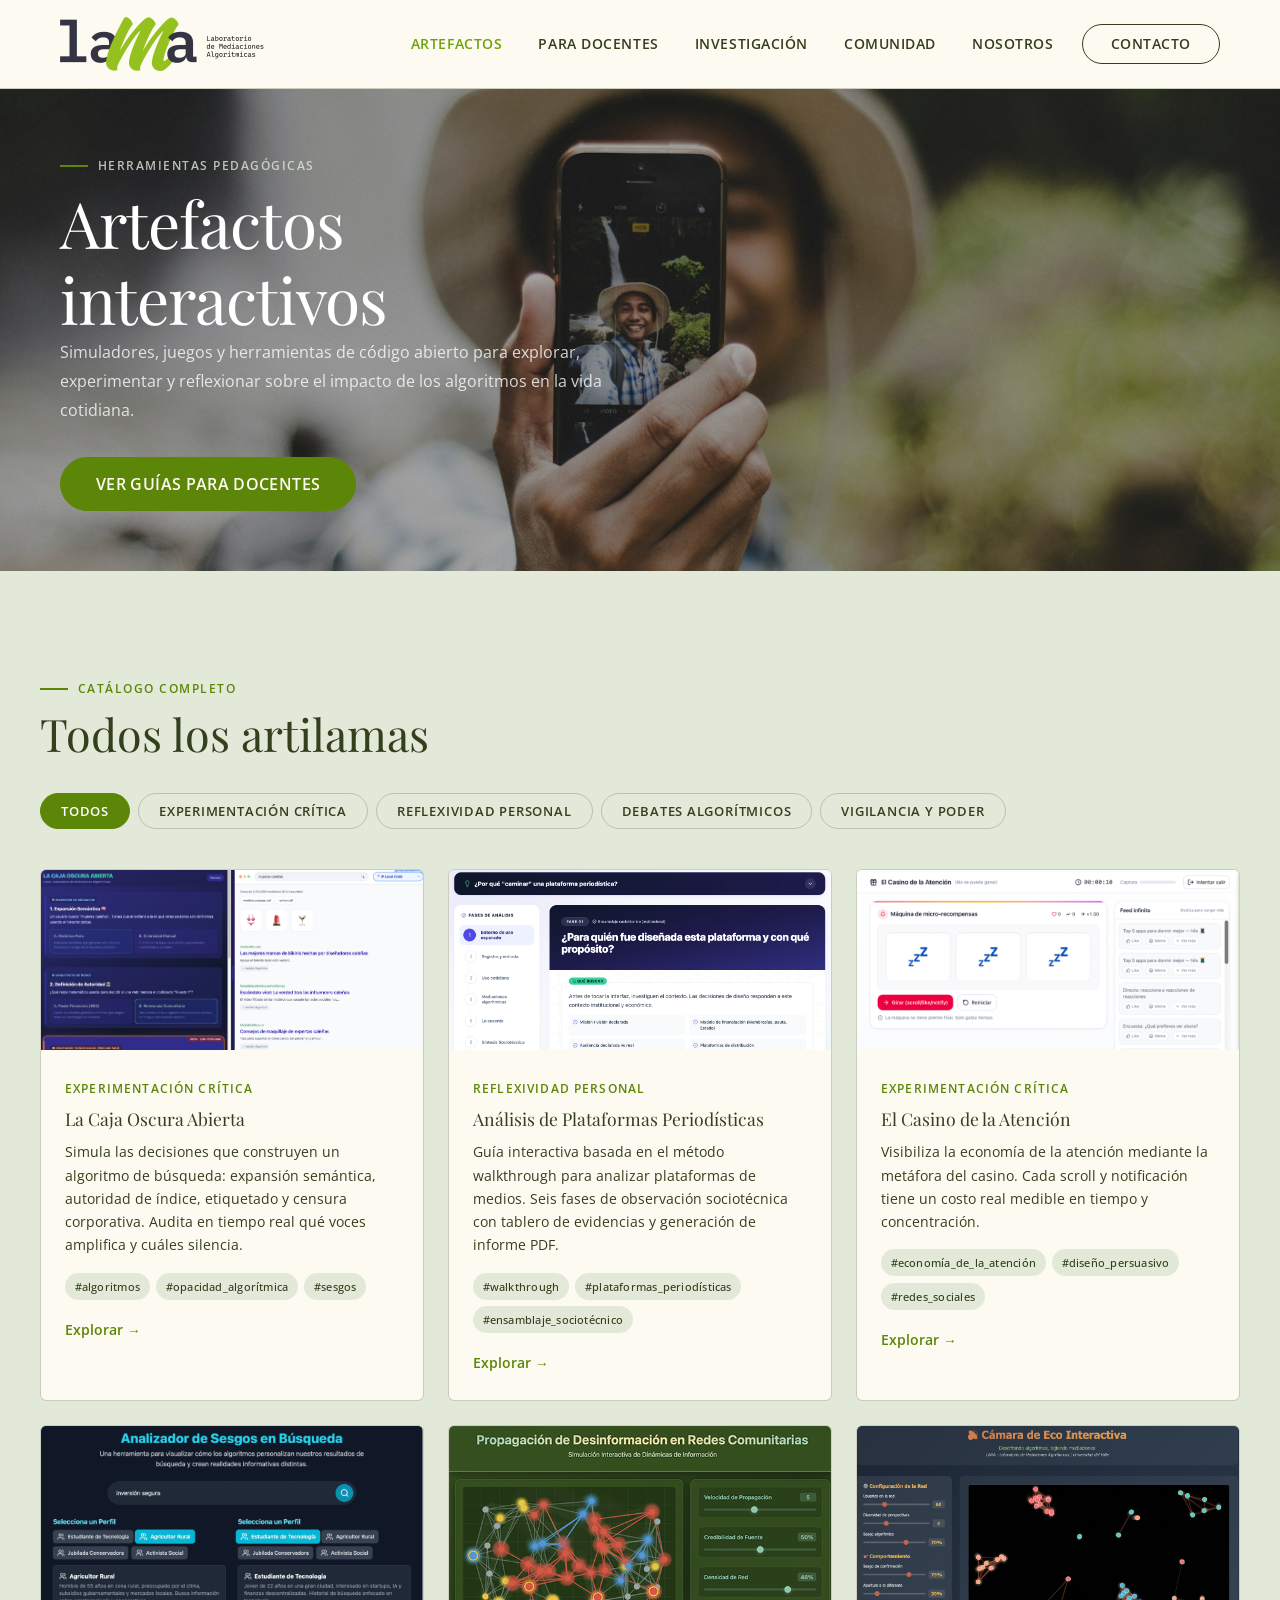
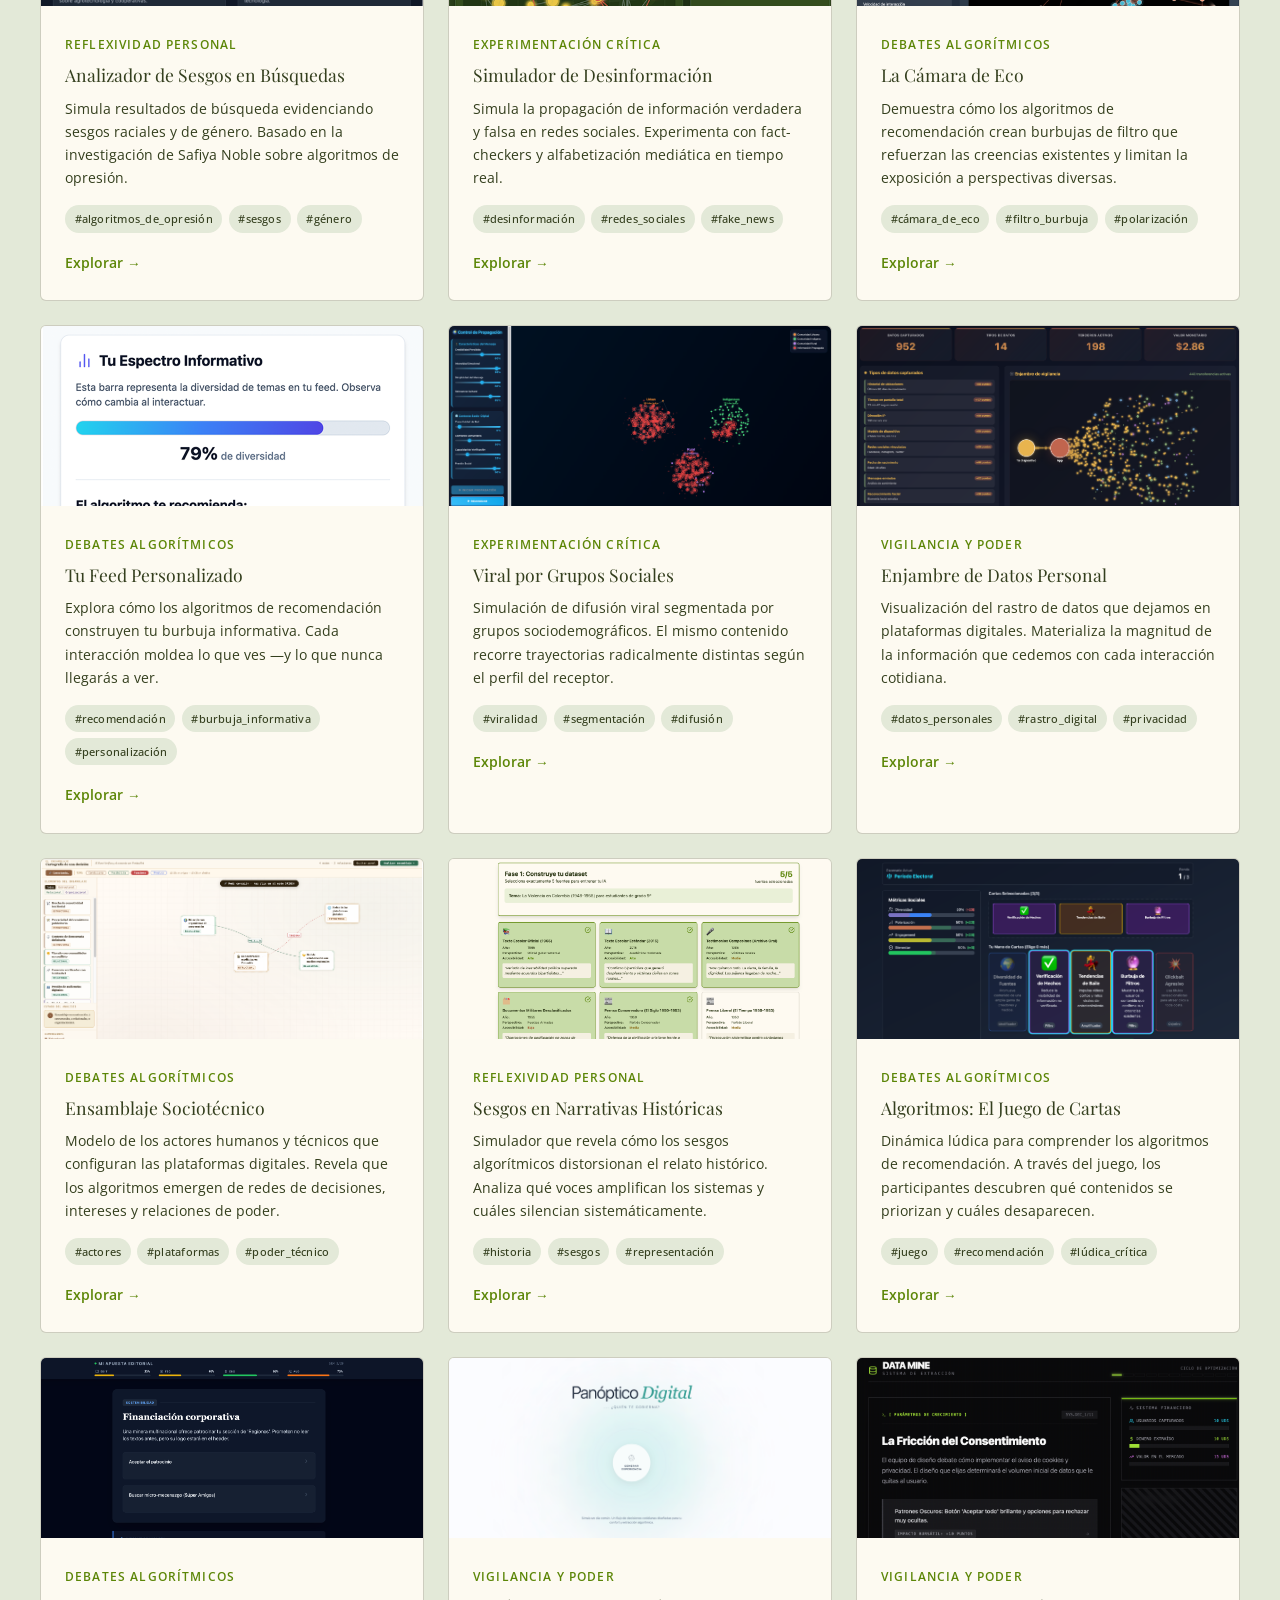
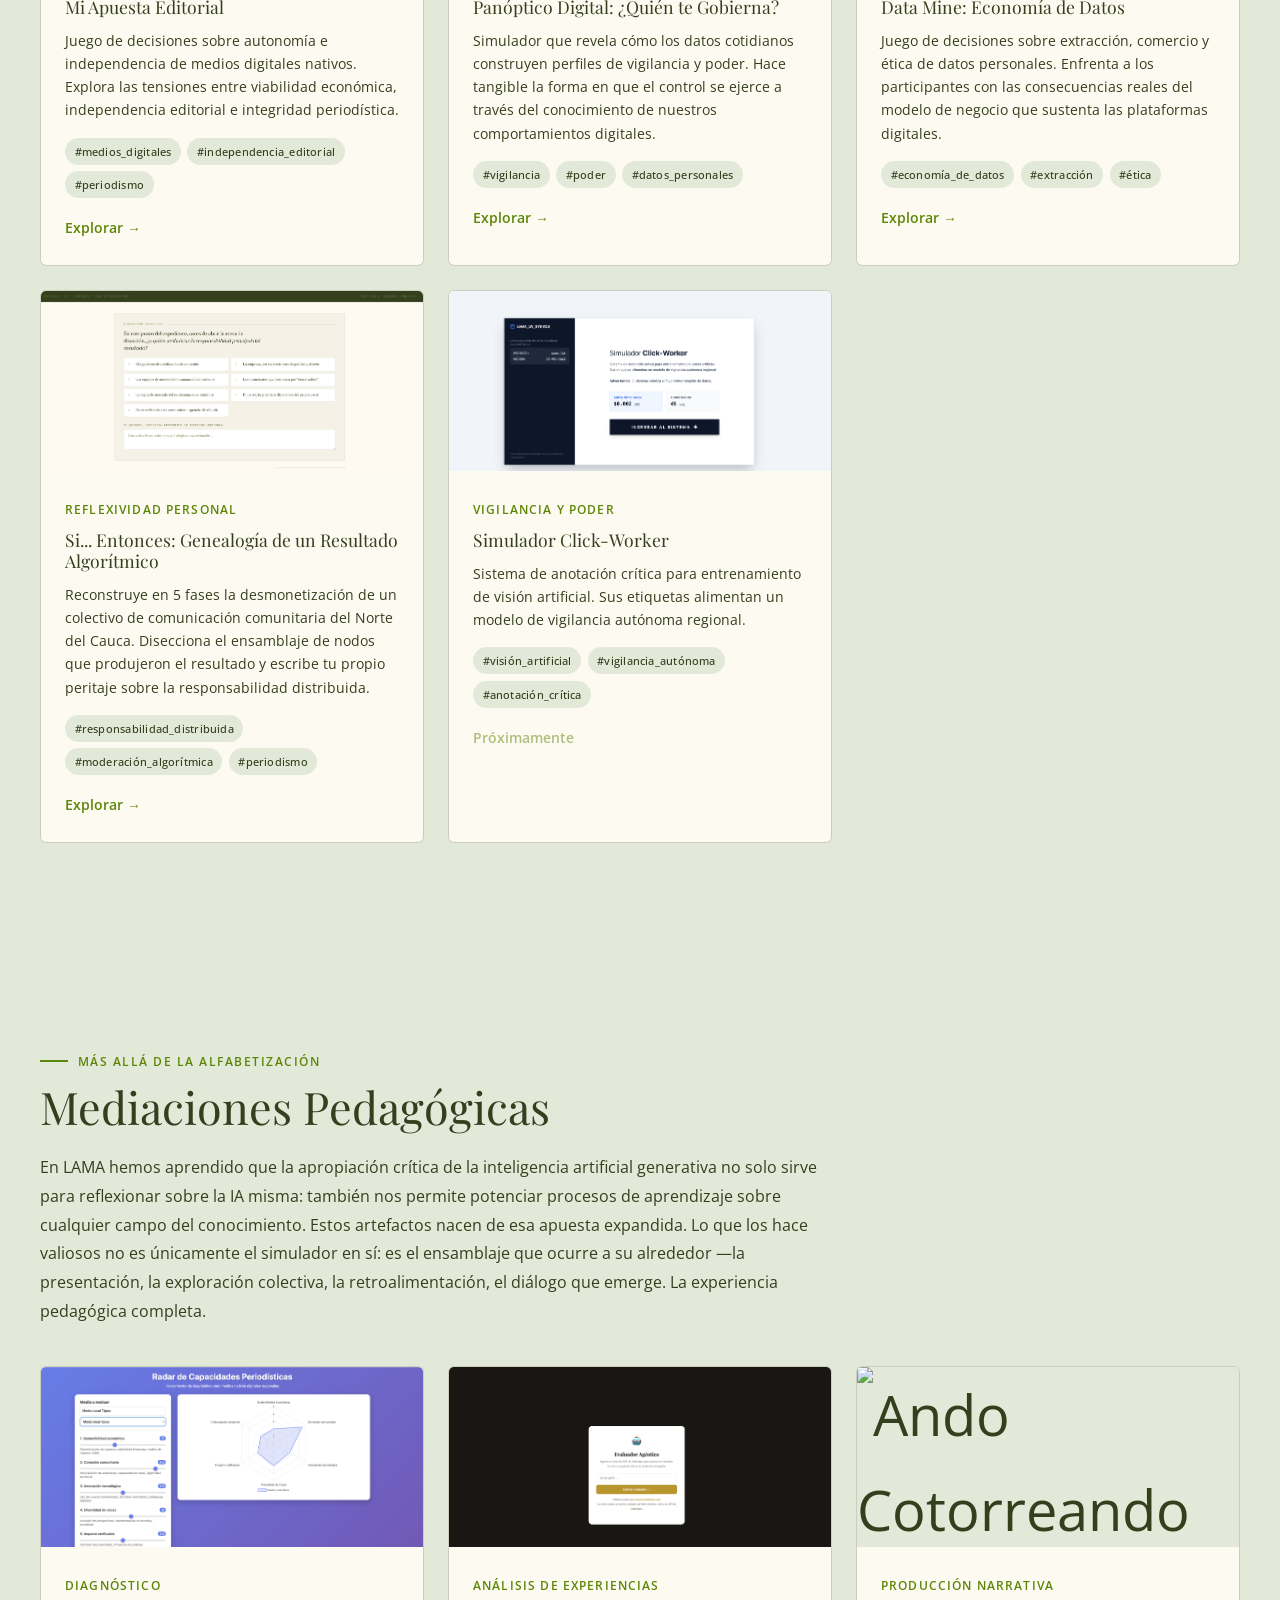
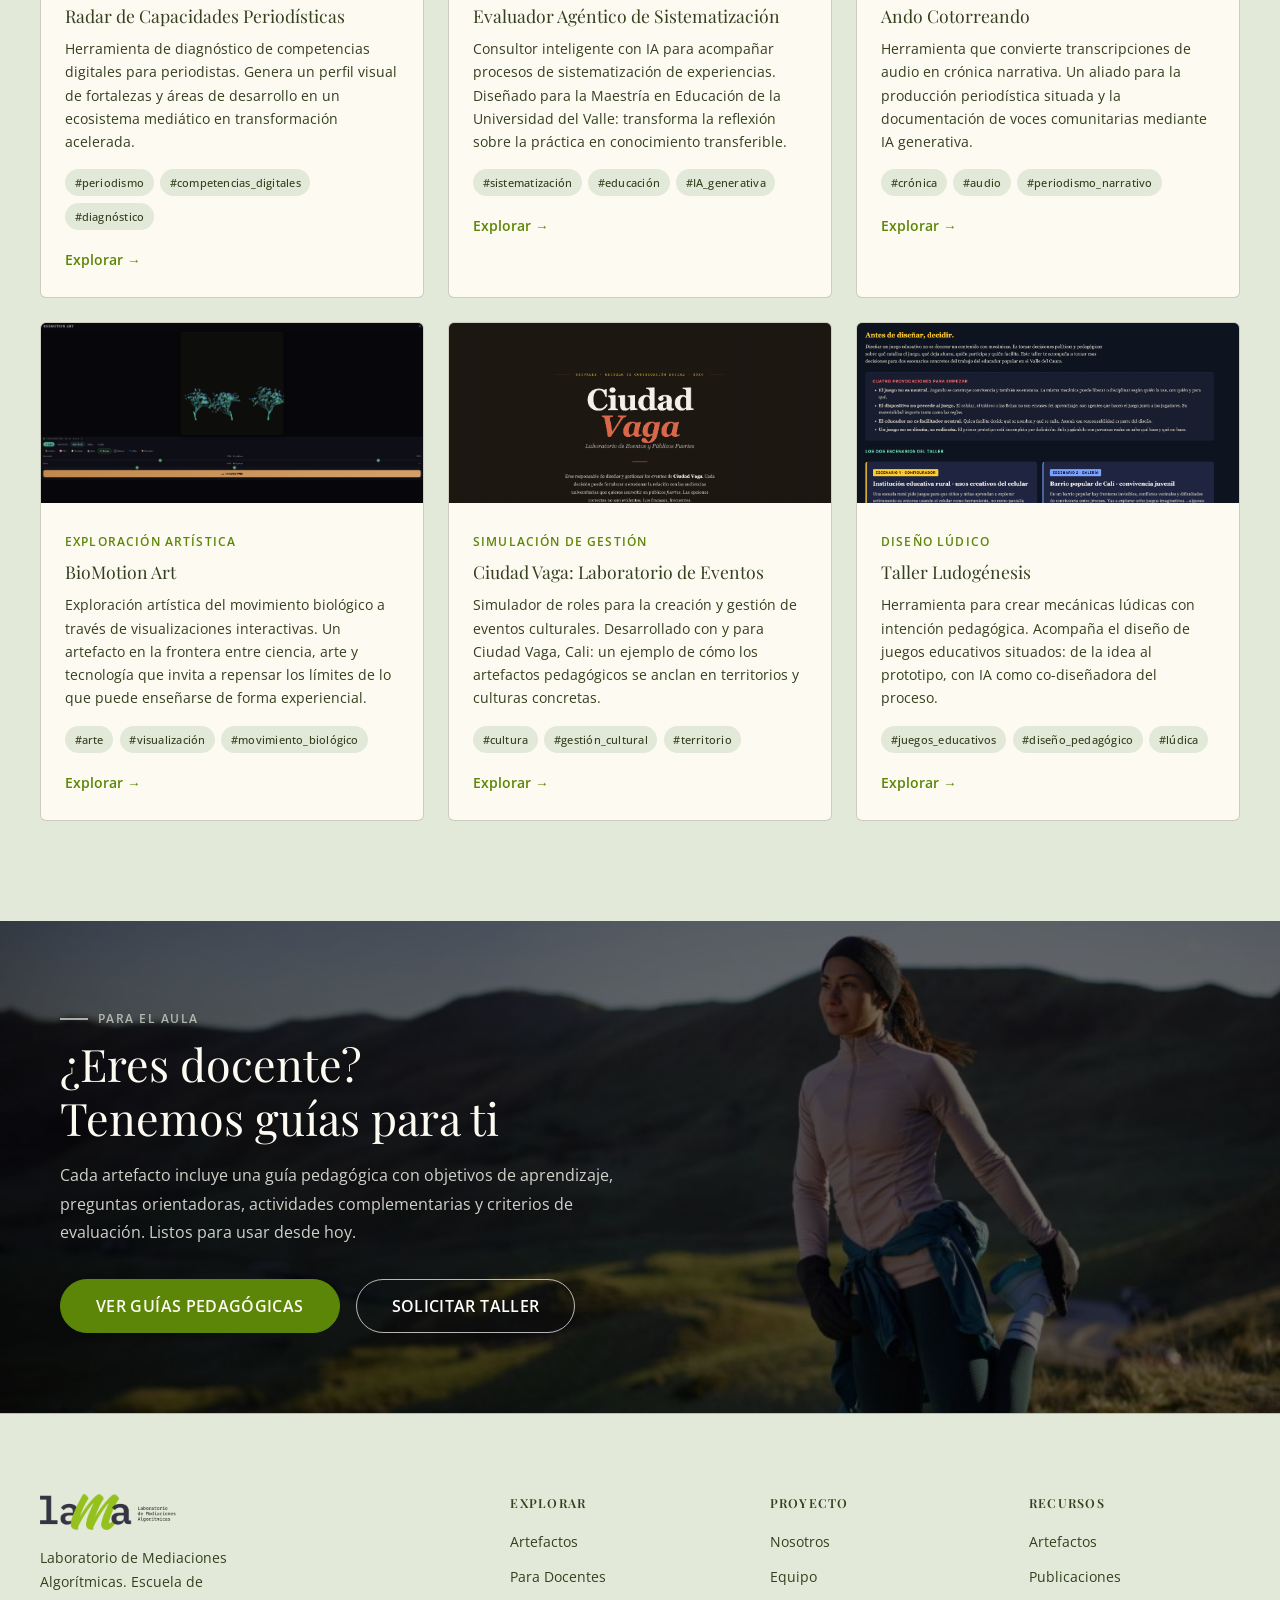
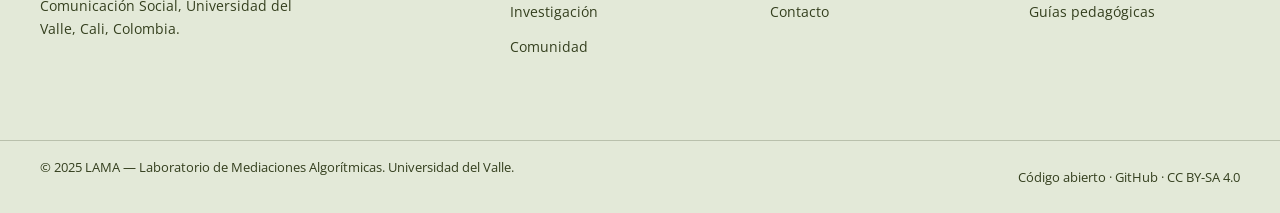
==== artefactos.html @ ad6e4d20 "Corrige 4 bugs: enlace roto, contadores y guías fantasma - artefactos.html: botón "Ver guías para do" ====
<!DOCTYPE html>
<html lang="es">
<head>
<!-- Google Tag Manager -->
<script>(function(w,d,s,l,i){w[l]=w[l]||[];w[l].push({'gtm.start':
new Date().getTime(),event:'gtm.js'});var f=d.getElementsByTagName(s)[0],
j=d.createElement(s),dl=l!='dataLayer'?'&l='+l:'';j.async=true;j.src=
'https://www.googletagmanager.com/gtm.js?id='+i+dl;f.parentNode.insertBefore(j,f);
})(window,document,'script','dataLayer','GTM-KSBX4368');</script>
<!-- End Google Tag Manager -->
<meta charset="UTF-8">
<meta name="viewport" content="width=device-width, initial-scale=1.0">
<title>Artefactos — LAMA</title>
<meta name="description" content="Explora los artefactos pedagógicos interactivos de LAMA para la alfabetización algorítmica crítica.">
<meta property="og:type" content="website">
<meta property="og:site_name" content="LAMA">
<meta property="og:locale" content="es_CO">
<meta property="og:title" content="Artefactos — LAMA">
<meta property="og:description" content="Explora los artefactos pedagógicos interactivos de LAMA para la alfabetización algorítmica crítica.">
<meta property="og:url" content="https://lama.lat/artefactos.html">
<meta property="og:image" content="https://lama.lat/assets/img/Header_Artefactos.jpg">
<meta name="twitter:card" content="summary_large_image">
<meta name="twitter:title" content="Artefactos — LAMA">
<meta name="twitter:description" content="Explora los artefactos pedagógicos interactivos de LAMA para la alfabetización algorítmica crítica.">
<meta name="twitter:image" content="https://lama.lat/assets/img/Header_Artefactos.jpg">
<link rel="canonical" href="https://lama.lat/artefactos.html">
<link rel="preconnect" href="https://fonts.googleapis.com">
<link rel="preconnect" href="https://fonts.gstatic.com" crossorigin>
<link href="https://fonts.googleapis.com/css2?family=Playfair+Display:ital,wght@0,400;0,500;0,600;1,400;1,500&family=Open+Sans:wght@300;400;500;600&display=swap" rel="stylesheet">
<link rel="stylesheet" href="assets/css/main.css?v=4">
<style>
  h1,h2,h3,h4,h5,h6 { font-family: 'Playfair Display', serif !important; }
  .intro-bar { display: none; }
  .card-thumb { padding: 0; overflow: hidden; }
  .card-thumb img { width: 100%; height: 200px; object-fit: cover; object-position: top center; display: block; }
</style>
</head>
<body>
<!-- Google Tag Manager (noscript) -->
<noscript><iframe src="https://www.googletagmanager.com/ns.html?id=GTM-KSBX4368"
height="0" width="0" style="display:none;visibility:hidden"></iframe></noscript>
<!-- End Google Tag Manager (noscript) -->

<!-- ══ NAV ══════════════════════════════════════════ -->
<nav id="nav">
  <div class="nav-inner">
    <a href="index.html" class="nav-logo"><img src="assets/img/logo.png" alt="LAMA"></a>
    <button class="nav-toggle" id="navToggle" aria-label="Menú"><span></span><span></span><span></span></button>
    <ul class="nav-links" id="navLinks">
      <li><a href="artefactos.html" class="active">Artefactos</a></li>
      <li><a href="para-docentes.html">Para Docentes</a></li>
      <li><a href="investigacion.html">Investigación</a></li>
      <li><a href="comunidad.html">Comunidad</a></li>
      <li><a href="nosotros.html">Nosotros</a></li>
      <li class="nav-cta"><a href="contacto.html">Contacto</a></li>
    </ul>
  </div>
</nav>

<!-- ══ HERO ══════════════════════════════════════════ -->
<section class="hero hero-sm">
  <div class="hero-bg" style="background-image:url('assets/img/Header_Artefactos.jpg')"></div>
  <div class="hero-content">
    <span class="sec-label" style="color:rgba(227,233,216,.8)">Herramientas pedagógicas</span>
    <h1>Artefactos<br>interactivos</h1>
    <p class="hero-sub">Simuladores, juegos y herramientas de código abierto para explorar, experimentar y reflexionar sobre el impacto de los algoritmos en la vida cotidiana.</p>
    <div class="hero-btns">
      <a href="para-docentes.html" class="btn btn-primary">Ver guías para docentes</a>
    </div>
  </div>
</section>

<!-- ══ INTRO BAR ══════════════════════════════════════ -->
<div class="intro-bar">
  <div class="intro-bar-inner">
    Más de 20 artefactos disponibles · Código abierto · Listos para usar en el aula · Diseñados desde América Latina
  </div>
</div>

<!-- ══ ARTEFACTOS GRID ═══════════════════════════════ -->
<section class="sec sec-sage">
  <div class="wrap">
    <div style="margin-bottom:2rem" class="reveal">
      <span class="sec-label">Catálogo completo</span>
      <h2>Todos los artilamas</h2>
    </div>

    <!-- Filtros -->
    <div class="filter-tabs reveal">
      <button class="filter-tab active" data-filter="all">Todos</button>
      <button class="filter-tab" data-filter="experimental">Experimentación crítica</button>
      <button class="filter-tab" data-filter="reflexividad">Reflexividad personal</button>
      <button class="filter-tab" data-filter="debate">Debates algorítmicos</button>
      <button class="filter-tab" data-filter="vigilancia">Vigilancia y poder</button>
    </div>

    <!-- Grid -->
    <div class="cards">

      <div class="card" data-cat="experimental">
        <div class="card-thumb"><img src="assets/img/Artefactos/caja_oscura.png" alt="La Caja Oscura Abierta"></div>
        <div class="card-body">
          <span class="card-badge">Experimentación crítica</span>
          <h3>La Caja Oscura Abierta</h3>
          <p>Simula las decisiones que construyen un algoritmo de búsqueda: expansión semántica, autoridad de índice, etiquetado y censura corporativa. Audita en tiempo real qué voces amplifica y cuáles silencia.</p>
          <div class="card-tags">
            <span class="tag">#algoritmos</span>
            <span class="tag">#opacidad_algorítmica</span>
            <span class="tag">#sesgos</span>
          </div>
          <a href="https://simuladores.lama.lat/simuladores/caja-oscura/" class="card-cta" target="_blank" rel="noopener">Explorar →</a>
        </div>
      </div>

      <div class="card" data-cat="reflexividad">
        <div class="card-thumb"><img src="assets/img/Artefactos/analiza_plataformas.png" alt="Análisis de Plataformas Periodísticas"></div>
        <div class="card-body">
          <span class="card-badge">Reflexividad personal</span>
          <h3>Análisis de Plataformas Periodísticas</h3>
          <p>Guía interactiva basada en el método walkthrough para analizar plataformas de medios. Seis fases de observación sociotécnica con tablero de evidencias y generación de informe PDF.</p>
          <div class="card-tags">
            <span class="tag">#walkthrough</span>
            <span class="tag">#plataformas_periodísticas</span>
            <span class="tag">#ensamblaje_sociotécnico</span>
          </div>
          <a href="https://simuladores.lama.lat/simuladores/analiza-plataformas/" class="card-cta" target="_blank" rel="noopener">Explorar →</a>
        </div>
      </div>

      <div class="card" data-cat="experimental">
        <div class="card-thumb"><img src="assets/img/Artefactos/Casino_atencion-1024x669.png" alt="El Casino de la Atención"></div>
        <div class="card-body">
          <span class="card-badge">Experimentación crítica</span>
          <h3>El Casino de la Atención</h3>
          <p>Visibiliza la economía de la atención mediante la metáfora del casino. Cada scroll y notificación tiene un costo real medible en tiempo y concentración.</p>
          <div class="card-tags">
            <span class="tag">#economía_de_la_atención</span>
            <span class="tag">#diseño_persuasivo</span>
            <span class="tag">#redes_sociales</span>
          </div>
          <a href="https://simuladores.lama.lat/simuladores/casino-atencion/" class="card-cta" target="_blank" rel="noopener">Explorar →</a>
        </div>
      </div>

      <div class="card" data-cat="reflexividad">
        <div class="card-thumb"><img src="assets/img/Artefactos/Analizador_de_sesgos_2-1024x724.png" alt="Analizador de Sesgos en Búsquedas"></div>
        <div class="card-body">
          <span class="card-badge">Reflexividad personal</span>
          <h3>Analizador de Sesgos en Búsquedas</h3>
          <p>Simula resultados de búsqueda evidenciando sesgos raciales y de género. Basado en la investigación de Safiya Noble sobre algoritmos de opresión.</p>
          <div class="card-tags">
            <span class="tag">#algoritmos_de_opresión</span>
            <span class="tag">#sesgos</span>
            <span class="tag">#género</span>
          </div>
          <a href="https://simuladores.lama.lat/simuladores/analizador-sesgos-busquedas/" class="card-cta" target="_blank" rel="noopener">Explorar →</a>
        </div>
      </div>

      <div class="card" data-cat="experimental">
        <div class="card-thumb"><img src="assets/img/Artefactos/Simulador_de_desinformacion.png" alt="Simulador de Desinformación"></div>
        <div class="card-body">
          <span class="card-badge">Experimentación crítica</span>
          <h3>Simulador de Desinformación</h3>
          <p>Simula la propagación de información verdadera y falsa en redes sociales. Experimenta con fact-checkers y alfabetización mediática en tiempo real.</p>
          <div class="card-tags">
            <span class="tag">#desinformación</span>
            <span class="tag">#redes_sociales</span>
            <span class="tag">#fake_news</span>
          </div>
          <a href="https://simuladores.lama.lat/simuladores/dinamicas-desinformacion/" class="card-cta" target="_blank" rel="noopener">Explorar →</a>
        </div>
      </div>

      <div class="card" data-cat="debate">
        <div class="card-thumb"><img src="assets/img/Artefactos/Camara_de_eco.png" alt="La Cámara de Eco"></div>
        <div class="card-body">
          <span class="card-badge">Debates algorítmicos</span>
          <h3>La Cámara de Eco</h3>
          <p>Demuestra cómo los algoritmos de recomendación crean burbujas de filtro que refuerzan las creencias existentes y limitan la exposición a perspectivas diversas.</p>
          <div class="card-tags">
            <span class="tag">#cámara_de_eco</span>
            <span class="tag">#filtro_burbuja</span>
            <span class="tag">#polarización</span>
          </div>
          <a href="https://simuladores.lama.lat/simuladores/camara-de-eco/" class="card-cta" target="_blank" rel="noopener">Explorar →</a>
        </div>
      </div>

      <!-- [DESACTIVADA TEMPORALMENTE] El Precio de la Privacidad
      <div class="card" data-cat="vigilancia">
        <div class="card-thumb">👁️</div>
        <div class="card-body">
          <span class="card-badge">Vigilancia y poder</span>
          <h3>El Precio de la Privacidad</h3>
          <p>Calcula el valor económico de tus datos personales y visualiza cómo las plataformas construyen perfiles detallados para la publicidad dirigida.</p>
          <div class="card-tags">
            <span class="tag">#datos_personales</span>
            <span class="tag">#capitalismo_de_vigilancia</span>
            <span class="tag">#privacidad</span>
          </div>
          <a href="#" class="card-cta">Explorar →</a>
        </div>
      </div>
      -->

      <!-- [DESACTIVADA TEMPORALMENTE] ¿Quién decide el algoritmo?
      <div class="card" data-cat="debate">
        <div class="card-thumb">⚖️</div>
        <div class="card-body">
          <span class="card-badge">Debates algorítmicos</span>
          <h3>¿Quién decide el algoritmo?</h3>
          <p>Juego de roles donde los participantes toman decisiones de diseño algorítmico y observan sus consecuencias en grupos sociales diversos.</p>
          <div class="card-tags">
            <span class="tag">#poder_algorítmico</span>
            <span class="tag">#ética</span>
            <span class="tag">#decisión</span>
          </div>
          <a href="#" class="card-cta">Explorar →</a>
        </div>
      </div>
      -->

      <!-- [DESACTIVADA TEMPORALMENTE] Mi Huella Algorítmica
      <div class="card" data-cat="reflexividad">
        <div class="card-thumb">🤖</div>
        <div class="card-body">
          <span class="card-badge">Reflexividad personal</span>
          <h3>Mi Huella Algorítmica</h3>
          <p>Mapa interactivo de las plataformas que te conocen mejor que tú mismo. Visualiza qué datos recopila cada app y qué inferencias hace sobre ti.</p>
          <div class="card-tags">
            <span class="tag">#huella_digital</span>
            <span class="tag">#identidad</span>
            <span class="tag">#inferencia</span>
          </div>
          <a href="#" class="card-cta">Explorar →</a>
        </div>
      </div>
      -->

      <!-- [DESACTIVADA TEMPORALMENTE] Ciudad Inteligente
      <div class="card" data-cat="vigilancia">
        <div class="card-thumb">🏙️</div>
        <div class="card-body">
          <span class="card-badge">Vigilancia y poder</span>
          <h3>Ciudad Inteligente</h3>
          <p>Simula el despliegue de tecnologías de vigilancia en una ciudad y explora las tensiones entre seguridad pública y derechos civiles.</p>
          <div class="card-tags">
            <span class="tag">#ciudades_inteligentes</span>
            <span class="tag">#reconocimiento_facial</span>
            <span class="tag">#derechos</span>
          </div>
          <a href="#" class="card-cta">Explorar →</a>
        </div>
      </div>
      -->

      <div class="card" data-cat="debate">
        <div class="card-thumb"><img src="assets/img/Artefactos/Feed_personalizado.png" alt="Tu Feed Personalizado"></div>
        <div class="card-body">
          <span class="card-badge">Debates algorítmicos</span>
          <h3>Tu Feed Personalizado</h3>
          <p>Explora cómo los algoritmos de recomendación construyen tu burbuja informativa. Cada interacción moldea lo que ves —y lo que nunca llegarás a ver.</p>
          <div class="card-tags">
            <span class="tag">#recomendación</span>
            <span class="tag">#burbuja_informativa</span>
            <span class="tag">#personalización</span>
          </div>
          <a href="https://simuladores.lama.lat/simuladores/el-feed/" class="card-cta" target="_blank" rel="noopener">Explorar →</a>
        </div>
      </div>

      <!-- [DESACTIVADA TEMPORALMENTE] El Sesgo Invisible
      <div class="card" data-cat="reflexividad">
        <div class="card-thumb">👓</div>
        <div class="card-body">
          <span class="card-badge">Reflexividad personal</span>
          <h3>El Sesgo Invisible</h3>
          <p>Experiencia interactiva sobre los sesgos algorítmicos que operan sin hacerse visibles. Revela los mecanismos que filtran y jerarquizan información sin que lo percibamos.</p>
          <div class="card-tags">
            <span class="tag">#sesgos</span>
            <span class="tag">#invisibilidad_algorítmica</span>
            <span class="tag">#percepción</span>
          </div>
          <a href="https://simuladores.lama.lat/simuladores/el-sesgo-invisible/" class="card-cta" target="_blank" rel="noopener">Explorar →</a>
        </div>
      </div>
      -->

      <div class="card" data-cat="experimental">
        <div class="card-thumb"><img src="assets/img/Artefactos/Viral_por_grupos_sociales.png" alt="Viral por Grupos Sociales"></div>
        <div class="card-body">
          <span class="card-badge">Experimentación crítica</span>
          <h3>Viral por Grupos Sociales</h3>
          <p>Simulación de difusión viral segmentada por grupos sociodemográficos. El mismo contenido recorre trayectorias radicalmente distintas según el perfil del receptor.</p>
          <div class="card-tags">
            <span class="tag">#viralidad</span>
            <span class="tag">#segmentación</span>
            <span class="tag">#difusión</span>
          </div>
          <a href="https://simuladores.lama.lat/simuladores/viral-grupos-sociales/" class="card-cta" target="_blank" rel="noopener">Explorar →</a>
        </div>
      </div>

      <div class="card" data-cat="vigilancia">
        <div class="card-thumb"><img src="assets/img/Artefactos/Enjambre_de_datos.png" alt="Enjambre de Datos Personal"></div>
        <div class="card-body">
          <span class="card-badge">Vigilancia y poder</span>
          <h3>Enjambre de Datos Personal</h3>
          <p>Visualización del rastro de datos que dejamos en plataformas digitales. Materializa la magnitud de la información que cedemos con cada interacción cotidiana.</p>
          <div class="card-tags">
            <span class="tag">#datos_personales</span>
            <span class="tag">#rastro_digital</span>
            <span class="tag">#privacidad</span>
          </div>
          <a href="https://simuladores.lama.lat/simuladores/enjambre-datos/" class="card-cta" target="_blank" rel="noopener">Explorar →</a>
        </div>
      </div>

      <!-- [DESACTIVADA TEMPORALMENTE] Anatomía de un Sistema Algorítmico
      <div class="card" data-cat="experimental">
        <div class="card-thumb">🔬</div>
        <div class="card-body">
          <span class="card-badge">Experimentación crítica</span>
          <h3>Anatomía de un Sistema Algorítmico</h3>
          <p>Disección interactiva de la arquitectura interna de un sistema algorítmico. Abre la caja negra y expone las decisiones de diseño que moldean sus resultados.</p>
          <div class="card-tags">
            <span class="tag">#caja_negra</span>
            <span class="tag">#arquitectura_algorítmica</span>
            <span class="tag">#transparencia</span>
          </div>
          <a href="https://simuladores.lama.lat/simuladores/anatomia-sistema-algoritmico/" class="card-cta" target="_blank" rel="noopener">Explorar →</a>
        </div>
      </div>
      -->

      <div class="card" data-cat="debate">
        <div class="card-thumb"><img src="assets/img/Artefactos/El_ensamblaje.png" alt="Ensamblaje Sociotécnico"></div>
        <div class="card-body">
          <span class="card-badge">Debates algorítmicos</span>
          <h3>Ensamblaje Sociotécnico</h3>
          <p>Modelo de los actores humanos y técnicos que configuran las plataformas digitales. Revela que los algoritmos emergen de redes de decisiones, intereses y relaciones de poder.</p>
          <div class="card-tags">
            <span class="tag">#actores</span>
            <span class="tag">#plataformas</span>
            <span class="tag">#poder_técnico</span>
          </div>
          <a href="https://simuladores.lama.lat/simuladores/ensamblaje-sociotecnico/" class="card-cta" target="_blank" rel="noopener">Explorar →</a>
        </div>
      </div>

      <div class="card" data-cat="reflexividad">
        <div class="card-thumb"><img src="assets/img/Artefactos/Simulador_de_sesgos_en_narrativas_historicas.png" alt="Sesgos en Narrativas Históricas"></div>
        <div class="card-body">
          <span class="card-badge">Reflexividad personal</span>
          <h3>Sesgos en Narrativas Históricas</h3>
          <p>Simulador que revela cómo los sesgos algorítmicos distorsionan el relato histórico. Analiza qué voces amplifican los sistemas y cuáles silencian sistemáticamente.</p>
          <div class="card-tags">
            <span class="tag">#historia</span>
            <span class="tag">#sesgos</span>
            <span class="tag">#representación</span>
          </div>
          <a href="https://simuladores.lama.lat/simuladores/sesgos-narrativas-historicas/" class="card-cta" target="_blank" rel="noopener">Explorar →</a>
        </div>
      </div>

      <div class="card" data-cat="debate">
        <div class="card-thumb"><img src="assets/img/Artefactos/Algoritmos_El_juego_de_cartas.png" alt="Algoritmos: El Juego de Cartas"></div>
        <div class="card-body">
          <span class="card-badge">Debates algorítmicos</span>
          <h3>Algoritmos: El Juego de Cartas</h3>
          <p>Dinámica lúdica para comprender los algoritmos de recomendación. A través del juego, los participantes descubren qué contenidos se priorizan y cuáles desaparecen.</p>
          <div class="card-tags">
            <span class="tag">#juego</span>
            <span class="tag">#recomendación</span>
            <span class="tag">#lúdica_crítica</span>
          </div>
          <a href="https://simuladores.lama.lat/simuladores/algoritmos-card-game/" class="card-cta" target="_blank" rel="noopener">Explorar →</a>
        </div>
      </div>

      <div class="card" data-cat="debate">
        <div class="card-thumb"><img src="assets/img/Artefactos/Mi_apuesta_editorial.png" alt="Mi Apuesta Editorial"></div>
        <div class="card-body">
          <span class="card-badge">Debates algorítmicos</span>
          <h3>Mi Apuesta Editorial</h3>
          <p>Juego de decisiones sobre autonomía e independencia de medios digitales nativos. Explora las tensiones entre viabilidad económica, independencia editorial e integridad periodística.</p>
          <div class="card-tags">
            <span class="tag">#medios_digitales</span>
            <span class="tag">#independencia_editorial</span>
            <span class="tag">#periodismo</span>
          </div>
          <a href="https://simuladores.lama.lat/simuladores/mi-apuesta-editorial/" class="card-cta" target="_blank" rel="noopener">Explorar →</a>
        </div>
      </div>

      <div class="card" data-cat="vigilancia">
        <div class="card-thumb"><img src="assets/img/Artefactos/Panoptico_digital_Quien_te_gobierna.png" alt="Panóptico Digital: ¿Quién te Gobierna?"></div>
        <div class="card-body">
          <span class="card-badge">Vigilancia y poder</span>
          <h3>Panóptico Digital: ¿Quién te Gobierna?</h3>
          <p>Simulador que revela cómo los datos cotidianos construyen perfiles de vigilancia y poder. Hace tangible la forma en que el control se ejerce a través del conocimiento de nuestros comportamientos digitales.</p>
          <div class="card-tags">
            <span class="tag">#vigilancia</span>
            <span class="tag">#poder</span>
            <span class="tag">#datos_personales</span>
          </div>
          <a href="https://simuladores.lama.lat/simuladores/panoptico-digital/" class="card-cta" target="_blank" rel="noopener">Explorar →</a>
        </div>
      </div>

      <div class="card" data-cat="vigilancia">
        <div class="card-thumb"><img src="assets/img/Artefactos/Data_mine.png" alt="Data Mine: Economía de Datos"></div>
        <div class="card-body">
          <span class="card-badge">Vigilancia y poder</span>
          <h3>Data Mine: Economía de Datos</h3>
          <p>Juego de decisiones sobre extracción, comercio y ética de datos personales. Enfrenta a los participantes con las consecuencias reales del modelo de negocio que sustenta las plataformas digitales.</p>
          <div class="card-tags">
            <span class="tag">#economía_de_datos</span>
            <span class="tag">#extracción</span>
            <span class="tag">#ética</span>
          </div>
          <a href="https://simuladores.lama.lat/simuladores/data-mine-simulador/" class="card-cta" target="_blank" rel="noopener">Explorar →</a>
        </div>
      </div>

      <div class="card" data-cat="reflexividad">
        <div class="card-thumb"><img src="assets/img/Artefactos/si_entonces.png" alt="Si... Entonces: Genealogía de un Resultado Algorítmico"></div>
        <div class="card-body">
          <span class="card-badge">Reflexividad personal</span>
          <h3>Si... Entonces: Genealogía de un Resultado Algorítmico</h3>
          <p>Reconstruye en 5 fases la desmonetización de un colectivo de comunicación comunitaria del Norte del Cauca. Disecciona el ensamblaje de nodos que produjeron el resultado y escribe tu propio peritaje sobre la responsabilidad distribuida.</p>
          <div class="card-tags">
            <span class="tag">#responsabilidad_distribuida</span>
            <span class="tag">#moderación_algorítmica</span>
            <span class="tag">#periodismo</span>
          </div>
          <a href="https://simuladores.lama.lat/simuladores/si-entonces/" class="card-cta" target="_blank" rel="noopener">Explorar →</a>
        </div>
      </div>

      <div class="card" data-cat="vigilancia">
        <div class="card-thumb"><img src="assets/img/Artefactos/Simulador_click_Worker.png" alt="Simulador Click-Worker"></div>
        <div class="card-body">
          <span class="card-badge">Vigilancia y poder</span>
          <h3>Simulador Click-Worker</h3>
          <p>Sistema de anotación crítica para entrenamiento de visión artificial. Sus etiquetas alimentan un modelo de vigilancia autónoma regional.</p>
          <div class="card-tags">
            <span class="tag">#visión_artificial</span>
            <span class="tag">#vigilancia_autónoma</span>
            <span class="tag">#anotación_crítica</span>
          </div>
          <a href="#" class="card-cta" style="opacity:.5;pointer-events:none;cursor:default">Próximamente</a>
        </div>
      </div>

    </div>
  </div>
</section>

<!-- ══ MEDIACIONES PEDAGÓGICAS ════════════════════════ -->
<section class="sec sec-sage">
  <div class="wrap">
    <div style="margin-bottom:2.5rem" class="reveal">
      <span class="sec-label">Más allá de la alfabetización</span>
      <h2>Mediaciones Pedagógicas</h2>
      <p style="max-width:780px;margin-top:1.2rem;font-size:1rem;line-height:1.8;color:var(--c3)">En LAMA hemos aprendido que la apropiación crítica de la inteligencia artificial generativa no solo sirve para reflexionar sobre la IA misma: también nos permite potenciar procesos de aprendizaje sobre cualquier campo del conocimiento. Estos artefactos nacen de esa apuesta expandida. Lo que los hace valiosos no es únicamente el simulador en sí: es el ensamblaje que ocurre a su alrededor —la presentación, la exploración colectiva, la retroalimentación, el diálogo que emerge. La experiencia pedagógica completa.</p>
    </div>
    <div class="cards">

      <div class="card">
        <div class="card-thumb"><img src="assets/img/Artefactos/Radar_de_capacidades_periodisticas.png" alt="Radar de Capacidades Periodísticas"></div>
        <div class="card-body">
          <span class="card-badge">Diagnóstico</span>
          <h3>Radar de Capacidades Periodísticas</h3>
          <p>Herramienta de diagnóstico de competencias digitales para periodistas. Genera un perfil visual de fortalezas y áreas de desarrollo en un ecosistema mediático en transformación acelerada.</p>
          <div class="card-tags">
            <span class="tag">#periodismo</span>
            <span class="tag">#competencias_digitales</span>
            <span class="tag">#diagnóstico</span>
          </div>
          <a href="https://simuladores.lama.lat/simuladores/radar-capacidades/" class="card-cta" target="_blank" rel="noopener">Explorar →</a>
        </div>
      </div>

      <div class="card">
        <div class="card-thumb"><img src="assets/img/Artefactos/Evaluador_agentico_de_sistematizacion.png" alt="Evaluador Agéntico de Sistematización"></div>
        <div class="card-body">
          <span class="card-badge">Análisis de experiencias</span>
          <h3>Evaluador Agéntico de Sistematización</h3>
          <p>Consultor inteligente con IA para acompañar procesos de sistematización de experiencias. Diseñado para la Maestría en Educación de la Universidad del Valle: transforma la reflexión sobre la práctica en conocimiento transferible.</p>
          <div class="card-tags">
            <span class="tag">#sistematización</span>
            <span class="tag">#educación</span>
            <span class="tag">#IA_generativa</span>
          </div>
          <a href="https://simuladores.lama.lat/simuladores/evaluador-agentico-sistematizacion/" class="card-cta" target="_blank" rel="noopener">Explorar →</a>
        </div>
      </div>

      <div class="card">
        <div class="card-thumb"><img src="assets/img/Artefactos/Ando_cotorreando.png" alt="Ando Cotorreando"></div>
        <div class="card-body">
          <span class="card-badge">Producción narrativa</span>
          <h3>Ando Cotorreando</h3>
          <p>Herramienta que convierte transcripciones de audio en crónica narrativa. Un aliado para la producción periodística situada y la documentación de voces comunitarias mediante IA generativa.</p>
          <div class="card-tags">
            <span class="tag">#crónica</span>
            <span class="tag">#audio</span>
            <span class="tag">#periodismo_narrativo</span>
          </div>
          <a href="https://simuladores.lama.lat/simuladores/ando-cotorreando/" class="card-cta" target="_blank" rel="noopener">Explorar →</a>
        </div>
      </div>

      <div class="card">
        <div class="card-thumb"><img src="assets/img/Artefactos/Captura de pantalla 2026-04-30 a las 14.18.17.png" alt="BioMotion Art"></div>
        <div class="card-body">
          <span class="card-badge">Exploración artística</span>
          <h3>BioMotion Art</h3>
          <p>Exploración artística del movimiento biológico a través de visualizaciones interactivas. Un artefacto en la frontera entre ciencia, arte y tecnología que invita a repensar los límites de lo que puede enseñarse de forma experiencial.</p>
          <div class="card-tags">
            <span class="tag">#arte</span>
            <span class="tag">#visualización</span>
            <span class="tag">#movimiento_biológico</span>
          </div>
          <a href="https://simuladores.lama.lat/simuladores/biomotion-art/" class="card-cta" target="_blank" rel="noopener">Explorar →</a>
        </div>
      </div>

      <div class="card">
        <div class="card-thumb"><img src="assets/img/Artefactos/CiudadVaga_Laboratorio_de_eventos.png" alt="Ciudad Vaga: Laboratorio de Eventos"></div>
        <div class="card-body">
          <span class="card-badge">Simulación de gestión</span>
          <h3>Ciudad Vaga: Laboratorio de Eventos</h3>
          <p>Simulador de roles para la creación y gestión de eventos culturales. Desarrollado con y para Ciudad Vaga, Cali: un ejemplo de cómo los artefactos pedagógicos se anclan en territorios y culturas concretas.</p>
          <div class="card-tags">
            <span class="tag">#cultura</span>
            <span class="tag">#gestión_cultural</span>
            <span class="tag">#territorio</span>
          </div>
          <a href="https://simuladores.lama.lat/simuladores/ciudadvaga-laboratorio-eventos/" class="card-cta" target="_blank" rel="noopener">Explorar →</a>
        </div>
      </div>

      <div class="card">
        <div class="card-thumb"><img src="assets/img/Artefactos/Taller_Ludogenesis.png" alt="Taller Ludogénesis"></div>
        <div class="card-body">
          <span class="card-badge">Diseño lúdico</span>
          <h3>Taller Ludogénesis</h3>
          <p>Herramienta para crear mecánicas lúdicas con intención pedagógica. Acompaña el diseño de juegos educativos situados: de la idea al prototipo, con IA como co-diseñadora del proceso.</p>
          <div class="card-tags">
            <span class="tag">#juegos_educativos</span>
            <span class="tag">#diseño_pedagógico</span>
            <span class="tag">#lúdica</span>
          </div>
          <a href="https://simuladores.lama.lat/simuladores/taller-ludogenesis/" class="card-cta" target="_blank" rel="noopener">Explorar →</a>
        </div>
      </div>

    </div>
  </div>
</section>

<!-- ══ CTA DOCENTES ═══════════════════════════════════ -->
<div class="territorial">
  <div class="territorial-bg" style="background-image:url('assets/img/Images3.jpg')"></div>
  <div class="territorial-content">
    <span class="sec-label">Para el aula</span>
    <h2>¿Eres docente?<br>Tenemos guías para ti</h2>
    <p>Cada artefacto incluye una guía pedagógica con objetivos de aprendizaje, preguntas orientadoras, actividades complementarias y criterios de evaluación. Listos para usar desde hoy.</p>
    <div class="territorial-ctas">
      <a href="para-docentes.html" class="btn btn-primary">Ver guías pedagógicas</a>
      <a href="contacto.html" class="btn btn-outline-white">Solicitar taller</a>
    </div>
  </div>
</div>

<!-- ══ FOOTER ════════════════════════════════════════ -->
<footer>
  <div class="footer-above">
    <div class="footer-above-grid">
      <div class="footer-brand">
        <img src="assets/img/logo.png" alt="LAMA">
        <p>Laboratorio de Mediaciones Algorítmicas. Escuela de Comunicación Social, Universidad del Valle, Cali, Colombia.</p>
      </div>
      <div class="footer-col">
        <h4>Explorar</h4>
        <ul>
          <li><a href="artefactos.html">Artefactos</a></li>
          <li><a href="para-docentes.html">Para Docentes</a></li>
          <li><a href="investigacion.html">Investigación</a></li>
          <li><a href="comunidad.html">Comunidad</a></li>
        </ul>
      </div>
      <div class="footer-col">
        <h4>Proyecto</h4>
        <ul>
          <li><a href="nosotros.html">Nosotros</a></li>
          <li><a href="nosotros.html#equipo">Equipo</a></li>
          <li><a href="contacto.html">Contacto</a></li>
        </ul>
      </div>
      <div class="footer-col">
        <h4>Recursos</h4>
        <ul>
          <li><a href="https://lama.lat/artefactos.html">Artefactos</a></li>
          <li><a href="investigacion.html#publicaciones">Publicaciones</a></li>
          <li><a href="para-docentes.html#guias">Guías pedagógicas</a></li>
        </ul>
      </div>
    </div>
  </div>
  <div class="footer-primary">
    <div class="footer-primary-inner">
      <p>© 2025 LAMA — Laboratorio de Mediaciones Algorítmicas. Universidad del Valle.</p>
      <p>Código abierto · <a href="https://github.com/kevimaster/lama" target="_blank" rel="noopener">GitHub</a> · <a href="https://creativecommons.org/licenses/by-sa/4.0/" target="_blank" rel="noopener">CC BY-SA 4.0</a></p>
    </div>
  </div>
</footer>

<script src="assets/js/main.js"></script>
</body>
</html>
---- assets/css/main.css ----
/* ═══════════════════════════════════════════════════════
   LAMA — Design System
   Laboratorio de Mediaciones Algorítmicas
   Universidad del Valle, Cali, Colombia
═══════════════════════════════════════════════════════ */
:root {
  --c0: #5C8607;
  --c1: #70A309;
  --c2: #343F1E;
  --c3: #343F1E;
  --c4: #E3E9D8;
  --c5: #FDFAF1;
  --c6: rgba(53,64,31,0.24);
  --c8: #050505;
  --f-heading: 'Playfair Display', serif;
  --f-body: 'Open Sans', sans-serif;
  --max: 1200px;
}

/* ── RESET ─────────────────────────────────────────── */
*, *::before, *::after { box-sizing: border-box; margin: 0; padding: 0; }
html { scroll-behavior: smooth; }
body {
  font-family: var(--f-body);
  font-size: 16px;
  font-weight: 400;
  line-height: 1.7;
  background: var(--c5);
  color: var(--c3);
  overflow-x: hidden;
}
a { color: var(--c0); text-decoration: none; }
a:hover { color: var(--c1); }
img { display: block; max-width: 100%; }
h1, h2, h3, h4, h5, h6 {
  font-family: 'Playfair Display', serif !important;
  color: var(--c2);
  font-weight: 400;
}
h1 { font-size: clamp(2.8rem, 5vw, 4.5rem); line-height: 1.2em; letter-spacing: -1px; }
h2 { font-size: clamp(2rem, 3.5vw, 3rem); line-height: 1.2em; }
h3 { font-size: clamp(1.4rem, 2vw, 2rem); line-height: 1em; }
h4 { font-size: 1.375rem; line-height: 1.4em; }
p  { margin-bottom: 1.5em; }
p:last-child { margin-bottom: 0; }

/* ── BOTONES ────────────────────────────────────────── */
.btn {
  display: inline-block;
  font-family: var(--f-body);
  font-size: 16px;
  font-weight: 600;
  line-height: 1em;
  text-transform: uppercase;
  letter-spacing: .36px;
  padding: 18px 35px;
  border-radius: 100px;
  border: none;
  cursor: pointer;
  transition: background .2s, color .2s, border-color .2s, transform .15s;
}
.btn:hover { transform: translateY(-2px); }
.btn-primary { background: var(--c0); color: var(--c5); border: 1px solid var(--c0); }
.btn-primary:hover { background: var(--c1); border-color: var(--c1); color: var(--c5); }
.btn-outline { background: transparent; color: var(--c2); border: 1px solid var(--c2); }
.btn-outline:hover { background: var(--c0); color: var(--c5); border-color: var(--c0); }
.btn-outline-white { background: transparent; color: #fff; border: 1.5px solid rgba(255,255,255,0.7); }
.btn-outline-white:hover { background: rgba(255,255,255,0.15); color: #fff; }
.btn-sm { padding: 12px 24px; font-size: 14px; }

/* ── NAV ────────────────────────────────────────────── */
nav {
  position: fixed; top: 0; left: 0; right: 0; z-index: 100;
  background: var(--c5);
  border-bottom: 1px solid var(--c6);
  transition: box-shadow .25s;
}
nav.scrolled { box-shadow: 0 2px 16px rgba(52,63,30,.08); }
.nav-inner {
  max-width: var(--max); margin: 0 auto;
  padding: 0 20px;
  height: 88px;
  display: flex; align-items: center; justify-content: space-between;
}
.nav-logo img { height: 54px; width: auto; display: block; }
.nav-links {
  display: flex; align-items: center;
  gap: 0; list-style: none;
}
.nav-links li a {
  font-family: var(--f-body);
  font-size: 14px; font-weight: 600;
  text-transform: uppercase; letter-spacing: .04em;
  color: var(--c3);
  padding: 0 18px;
  display: block;
  transition: color .2s;
  line-height: 88px;
}
.nav-links li a:hover,
.nav-links li a.active { color: var(--c1); }
.nav-links li.nav-cta a {
  color: var(--c2);
  background: transparent;
  border: 1px solid var(--c2);
  border-radius: 100px;
  padding: 12px 28px;
  line-height: 1em;
  font-size: 14px;
  margin-left: 10px;
  transition: background .2s, color .2s, border-color .2s;
}
.nav-links li.nav-cta a:hover { background: var(--c1); color: var(--c5); border-color: var(--c1); }

/* Hamburger */
.nav-toggle { display: none; background: none; border: none; cursor: pointer; padding: 4px; }
.nav-toggle span {
  display: block; width: 24px; height: 2px;
  background: var(--c2); margin: 5px 0;
  transition: transform .2s, opacity .2s;
}

/* ── HERO ───────────────────────────────────────────── */
.hero {
  margin-top: 88px;
  position: relative;
  min-height: 56vh;
  display: flex; align-items: center;
  overflow: hidden;
}
.hero-bg {
  position: absolute; inset: 0;
  background-size: cover;
  background-position: center;
  filter: brightness(.72);
}
.hero-content {
  position: relative; z-index: 1;
  max-width: var(--max); margin: 0 auto; width: 100%;
  padding: 80px 20px;
  color: #fff;
}
.hero-content h1 { color: #fff; }
.hero-tagline {
  font-family: var(--f-heading);
  font-size: clamp(1.1rem, 2vw, 1.4rem);
  color: rgba(255,255,255,.85);
  margin: 1rem 0 .5rem;
}
.hero-sub {
  font-size: 1rem; color: rgba(255,255,255,.8);
  max-width: 560px; line-height: 1.8;
  margin-bottom: 2rem;
}
.hero-btns { display: flex; gap: 1rem; flex-wrap: wrap; }

/* Hero pequeño (subpáginas) */
.hero-sm {
  margin-top: 88px;
  position: relative;
  min-height: 36vh;
  display: flex; align-items: center;
  overflow: hidden;
}
.hero-sm .hero-bg { filter: brightness(.68); }
.hero-sm .hero-content { padding: 60px 20px; }

/* ── FRANJA INTRO ─────────────────────────────────── */
.intro-bar {
  background: #F5EFE0 !important;
  padding: 2rem 20px;
  border-bottom: 1px solid var(--c6);
}
.intro-bar-inner {
  max-width: var(--max); margin: 0 auto;
  font-family: 'Playfair Display', serif;
  font-size: 1.4rem; font-weight: 400;
  font-style: normal;
  line-height: 1.65;
  color: var(--c2);
  text-align: center;
}

/* ── SECCIONES ─────────────────────────────────────── */
.sec { padding: 100px 20px; }
.sec-sm { padding: 70px 20px; }
.wrap { max-width: var(--max); margin: 0 auto; }
.sec-cream { background: var(--c5); }
.sec-sage  { background: var(--c4); }

/* Label */
.sec-label {
  display: inline-flex; align-items: center; gap: .6rem;
  font-family: var(--f-body); font-size: .78rem; font-weight: 600;
  text-transform: uppercase; letter-spacing: .12em;
  color: var(--c0); margin-bottom: .5rem;
}
.sec-label::before {
  content: '';
  display: inline-block; width: 28px; height: 2px;
  background: var(--c0); flex-shrink: 0;
}

/* ── WHY CARDS ─────────────────────────────────────── */
.why-intro-text {
  font-size: 1.05rem; max-width: 680px;
  margin: 0 auto 3rem; text-align: center;
  color: var(--c3); line-height: 1.8;
}
.why-cards {
  display: grid;
  grid-template-columns: repeat(3, 1fr);
  gap: 2rem;
}
.why-card {
  background: var(--c5);
  border-radius: 6px;
  border-top: 3px solid var(--c0);
  padding: 2.2rem 1.8rem;
  box-shadow: 0 2px 12px rgba(52,63,30,.06);
  transition: transform .25s, box-shadow .25s;
}
.why-card:hover { transform: translateY(-4px); box-shadow: 0 8px 24px rgba(52,63,30,.12); }
.why-num {
  font-family: var(--f-heading);
  font-size: 3.5rem; line-height: 1;
  color: rgba(92,134,7,.18);
  margin-bottom: .5rem;
}
.why-card h3 { font-size: 1.3rem; margin-bottom: 1rem; color: var(--c2); }
.why-card p  { font-size: .93rem; color: var(--c3); line-height: 1.75; margin: 0; }

/* ── ARTEFACTO CARDS ──────────────────────────────── */
.art-header {
  display: flex; justify-content: space-between; align-items: flex-end;
  margin-bottom: 2.5rem; flex-wrap: wrap; gap: 1rem;
}
.link-more {
  font-family: var(--f-body); font-size: .9rem; font-weight: 600;
  color: var(--c0); text-decoration: none; white-space: nowrap;
  transition: color .2s;
}
.link-more:hover { color: var(--c1); }
.cards {
  display: grid;
  grid-template-columns: repeat(3, 1fr);
  gap: 1.5rem;
}
.card {
  background: var(--c5);
  border-radius: 6px;
  border: 1px solid var(--c6);
  overflow: hidden;
  transition: transform .25s, box-shadow .25s;
}
.card:hover { transform: translateY(-5px); box-shadow: 0 12px 32px rgba(52,63,30,.12); }
.card-thumb {
  position: relative; height: 180px;
  background: var(--c4);
  display: flex; align-items: center; justify-content: center;
  font-size: 3.5rem; overflow: hidden;
}
.card-thumb img {
  position: absolute; inset: 0;
  width: 100%; height: 100%; object-fit: cover;
}
.card-body { padding: 1.5rem; }
.card-badge {
  display: inline-block;
  font-size: .72rem; font-weight: 600;
  text-transform: uppercase; letter-spacing: .1em;
  color: var(--c0); margin-bottom: .6rem;
}
.card-body h3 { font-size: 1.1rem; margin-bottom: .7rem; line-height: 1.2; }
.card-body p  { font-size: .88rem; color: var(--c3); line-height: 1.65; margin-bottom: 1rem; }
.card-tags { display: flex; flex-wrap: wrap; gap: .4rem; margin-bottom: 1rem; }
.tag {
  font-size: .7rem; font-weight: 500;
  background: var(--c4); color: var(--c2);
  padding: .25rem .6rem; border-radius: 100px;
  letter-spacing: .02em;
}
.card-cta {
  font-size: .85rem; font-weight: 600;
  color: var(--c0); text-decoration: none;
  transition: color .2s;
}
.card-cta:hover { color: var(--c1); }

/* ── LÍNEAS DE ACCIÓN ────────────────────────────── */
.lineas-grid {
  display: grid; grid-template-columns: repeat(3, 1fr);
  gap: 2rem;
}
.linea-centered { padding: 1.5rem 1rem; }
.linea-check {
  width: 40px; height: 40px; background: var(--c2);
  border-radius: 100px; display: flex; align-items: center;
  justify-content: center; color: #fff;
  font-size: 1rem; font-weight: 700; margin: 0 auto 1rem;
}
.linea-centered h3 { margin-bottom: .7rem; font-size: 1.2rem; }
.linea-centered p  { font-size: .92rem; color: var(--c3); line-height: 1.75; }

/* ── TERRITORIAL ─────────────────────────────────── */
.territorial {
  position: relative; min-height: 52vh;
  display: flex; align-items: center; overflow: hidden;
}
.territorial-bg {
  position: absolute; inset: 0;
  background-size: cover; background-position: center;
  filter: brightness(.42);
}
.territorial-content {
  position: relative; z-index: 1;
  max-width: var(--max); margin: 0 auto; width: 100%;
  padding: 80px 20px;
}
.territorial-content .sec-label { color: rgba(227,233,216,.7); }
.territorial-content .sec-label::before { background: rgba(227,233,216,.7); }
.territorial-content h2 { color: #FDFAF1; max-width: 600px; margin-bottom: 1rem; }
.territorial-content p {
  color: rgba(253,250,241,.82); max-width: 560px;
  font-size: 1rem; line-height: 1.8; margin-bottom: 2rem;
}
.territorial-ctas { display: flex; gap: 1rem; flex-wrap: wrap; }

/* ── FOOTER ─────────────────────────────────────── */
.footer-above {
  background: var(--c4);
  padding: 80px 20px;
  border-top: 1px solid var(--c6);
}
.footer-above-grid {
  max-width: var(--max); margin: 0 auto;
  display: grid; grid-template-columns: 2fr 1fr 1fr 1fr;
  gap: 3rem; align-items: start;
}
.footer-brand img { height: 36px; margin-bottom: 1rem; }
.footer-brand p { font-size: .87rem; color: var(--c3); line-height: 1.7; max-width: 260px; }
.footer-col h4 {
  font-family: var(--f-body); font-size: .78rem; font-weight: 600;
  text-transform: uppercase; letter-spacing: .1em;
  color: var(--c2); margin-bottom: 1rem;
}
.footer-col ul { list-style: none; display: flex; flex-direction: column; gap: .5rem; }
.footer-col ul li a { font-size: .87rem; color: var(--c3); transition: color .2s; }
.footer-col ul li a:hover { color: var(--c0); }
.footer-primary {
  background: var(--c4);
  border-top: 1px solid var(--c6);
  padding: 15px 20px;
}
.footer-primary-inner {
  max-width: var(--max); margin: 0 auto;
  display: flex; justify-content: space-between; align-items: center;
  flex-wrap: wrap; gap: .5rem;
}
.footer-primary-inner p,
.footer-primary-inner a { font-size: 13px; color: var(--c3); }
.footer-primary-inner a:hover { color: var(--c0); }

/* ── ANIMACIONES ────────────────────────────────── */
.reveal {
  opacity: 0; transform: translateY(28px);
  transition: opacity .75s cubic-bezier(.16,1,.3,1), transform .75s cubic-bezier(.16,1,.3,1);
}
.reveal.on { opacity: 1; transform: none; }
.d1 { transition-delay: .1s; }
.d2 { transition-delay: .22s; }
.d3 { transition-delay: .34s; }
.d4 { transition-delay: .46s; }
/* fade from left */
.reveal-left {
  opacity: 0; transform: translateX(-32px);
  transition: opacity .75s cubic-bezier(.16,1,.3,1), transform .75s cubic-bezier(.16,1,.3,1);
}
.reveal-left.on { opacity: 1; transform: none; }
/* fade from right */
.reveal-right {
  opacity: 0; transform: translateX(32px);
  transition: opacity .75s cubic-bezier(.16,1,.3,1), transform .75s cubic-bezier(.16,1,.3,1);
}
.reveal-right.on { opacity: 1; transform: none; }
/* scale in */
.reveal-scale {
  opacity: 0; transform: scale(.94);
  transition: opacity .7s cubic-bezier(.16,1,.3,1), transform .7s cubic-bezier(.16,1,.3,1);
}
.reveal-scale.on { opacity: 1; transform: scale(1); }

/* ── BREADCRUMB ────────────────────────────────── */
.breadcrumb {
  background: var(--c4); padding: .7rem 20px;
  border-bottom: 1px solid var(--c6);
}
.breadcrumb-inner {
  max-width: var(--max); margin: 0 auto;
  font-size: .82rem; color: var(--c3);
  display: flex; gap: .5rem; align-items: center;
}
.breadcrumb-inner a { color: var(--c0); }
.breadcrumb-inner span { color: var(--c6); }

/* ── FILTER TABS ────────────────────────────────── */
.filter-tabs {
  display: flex; flex-wrap: wrap; gap: .5rem;
  margin-bottom: 2.5rem;
}
.filter-tab {
  font-family: var(--f-body); font-size: .82rem; font-weight: 600;
  text-transform: uppercase; letter-spacing: .06em;
  padding: 8px 20px; border-radius: 100px;
  border: 1px solid var(--c6); background: transparent;
  color: var(--c3); cursor: pointer;
  transition: background .2s, color .2s, border-color .2s;
}
.filter-tab:hover, .filter-tab.active {
  background: var(--c0); color: #fff; border-color: var(--c0);
}

/* ── TEAM GRID ─────────────────────────────────── */
.team-grid {
  display: grid; grid-template-columns: repeat(3, 1fr);
  gap: 2rem;
}
.team-card {
  text-align: center;
  background: var(--c5);
  border-radius: 6px;
  border: 1px solid var(--c6);
  padding: 2rem 1.5rem;
  transition: transform .25s, box-shadow .25s;
}
.team-card:hover { transform: translateY(-4px); box-shadow: 0 8px 24px rgba(52,63,30,.1); }
.team-avatar {
  width: 90px; height: 90px; border-radius: 100px;
  background: var(--c4); margin: 0 auto 1.2rem;
  display: flex; align-items: center; justify-content: center;
  font-size: 2rem; overflow: hidden;
}
.team-card h4 { font-size: 1.1rem; margin-bottom: .3rem; }
.team-role {
  font-size: .82rem; font-weight: 600;
  text-transform: uppercase; letter-spacing: .06em;
  color: var(--c0); margin-bottom: .8rem;
}
.team-bio { font-size: .88rem; color: var(--c3); line-height: 1.6; margin: 0; }

/* ── CONTACT FORM ─────────────────────────────── */
.form-grid { display: grid; grid-template-columns: 1fr 1fr; gap: 1.2rem; }
.form-group { display: flex; flex-direction: column; gap: .4rem; }
.form-group.full { grid-column: 1 / -1; }
.form-group label {
  font-size: .82rem; font-weight: 600;
  text-transform: uppercase; letter-spacing: .06em;
  color: var(--c2);
}
.form-group input,
.form-group select,
.form-group textarea {
  font-family: var(--f-body); font-size: .95rem;
  padding: 12px 16px; border-radius: 4px;
  border: 1px solid var(--c6);
  background: var(--c5); color: var(--c3);
  transition: border-color .2s, box-shadow .2s;
  outline: none;
}
.form-group input:focus,
.form-group select:focus,
.form-group textarea:focus {
  border-color: var(--c0);
  box-shadow: 0 0 0 3px rgba(92,134,7,.12);
}
.form-group textarea { resize: vertical; min-height: 140px; }

/* ── STAT ROW ──────────────────────────────────── */
.stat-row {
  display: grid; grid-template-columns: repeat(4, 1fr);
  gap: 1rem; margin: 3rem 0;
}
.stat-item { text-align: center; }
.stat-num {
  font-family: var(--f-heading);
  font-size: clamp(2.5rem, 4vw, 3.5rem);
  color: var(--c0); line-height: 1;
  margin-bottom: .4rem;
}
.stat-label { font-size: .85rem; font-weight: 500; color: var(--c3); }

/* ── PUB LIST ─────────────────────────────────── */
.pub-list { display: flex; flex-direction: column; gap: 1.5rem; }
.pub-item {
  padding: 1.5rem 1.8rem;
  border-radius: 6px;
  border: 1px solid var(--c6);
  background: var(--c5);
  transition: box-shadow .2s;
}
.pub-item:hover { box-shadow: 0 4px 16px rgba(52,63,30,.08); }
.pub-year { font-size: .78rem; font-weight: 600; color: var(--c0); text-transform: uppercase; letter-spacing: .1em; margin-bottom: .3rem; }
.pub-title { font-family: var(--f-heading); font-size: 1.1rem; color: var(--c2); margin-bottom: .4rem; }
.pub-authors { font-size: .88rem; color: var(--c3); margin-bottom: .4rem; }
.pub-journal { font-size: .82rem; font-style: italic; color: rgba(52,63,30,.65); }

/* ── EVENT CARD ───────────────────────────────── */
.event-list { display: flex; flex-direction: column; gap: 1.2rem; }
.event-card {
  display: grid; grid-template-columns: 80px 1fr;
  gap: 1.5rem; align-items: start;
  padding: 1.5rem 1.8rem;
  border-radius: 6px;
  border: 1px solid var(--c6);
  background: var(--c5);
  transition: box-shadow .2s;
}
.event-card:hover { box-shadow: 0 4px 16px rgba(52,63,30,.08); }
.event-date {
  text-align: center;
  background: var(--c4);
  border-radius: 4px;
  padding: .8rem .5rem;
}
.event-date-day {
  font-family: var(--f-heading);
  font-size: 2rem; line-height: 1; color: var(--c0);
}
.event-date-month { font-size: .7rem; font-weight: 600; text-transform: uppercase; letter-spacing: .08em; color: var(--c3); }
.event-title { font-family: var(--f-heading); font-size: 1.1rem; color: var(--c2); margin-bottom: .4rem; }
.event-meta { font-size: .85rem; color: var(--c0); margin-bottom: .5rem; }
.event-desc { font-size: .88rem; color: var(--c3); line-height: 1.6; margin: 0; }

/* ── DOCENTES GUIDE CARDS ─────────────────────── */
.guide-grid {
  display: grid; grid-template-columns: repeat(2, 1fr);
  gap: 1.5rem; margin-top: 2rem;
}
.guide-card {
  padding: 2rem;
  border-radius: 6px;
  border: 1px solid var(--c6);
  background: var(--c5);
  display: flex; gap: 1.2rem; align-items: flex-start;
  transition: transform .2s, box-shadow .2s;
}
.guide-card:hover { transform: translateY(-3px); box-shadow: 0 6px 20px rgba(52,63,30,.1); }
.guide-icon {
  width: 48px; height: 48px; flex-shrink: 0;
  background: var(--c4); border-radius: 8px;
  display: flex; align-items: center; justify-content: center;
  font-size: 1.4rem;
}
.guide-card h4 { font-size: 1rem; margin-bottom: .4rem; }
.guide-card p { font-size: .87rem; color: var(--c3); line-height: 1.6; margin: 0; }

/* ── STEPS ────────────────────────────────────── */
.steps { display: flex; flex-direction: column; gap: 1.5rem; }
.step {
  display: grid; grid-template-columns: 48px 1fr;
  gap: 1.2rem; align-items: start;
}
.step-num {
  width: 48px; height: 48px;
  background: var(--c0); color: #fff;
  border-radius: 100px;
  display: flex; align-items: center; justify-content: center;
  font-family: var(--f-heading); font-size: 1.1rem;
  flex-shrink: 0;
}
.step h4 { font-size: 1rem; margin-bottom: .3rem; }
.step p { font-size: .88rem; color: var(--c3); line-height: 1.6; margin: 0; }

/* ── RESPONSIVE ───────────────────────────────── */
@media (max-width: 1024px) {
  .why-cards { grid-template-columns: repeat(2, 1fr); }
  .cards { grid-template-columns: repeat(2, 1fr); }
  .team-grid { grid-template-columns: repeat(2, 1fr); }
  .stat-row { grid-template-columns: repeat(2, 1fr); }
  .footer-above-grid { grid-template-columns: 1fr 1fr; gap: 2rem; }
}
@media (max-width: 768px) {
  .nav-links { display: none; flex-direction: column; position: absolute; top: 88px; left: 0; right: 0; background: var(--c5); border-bottom: 1px solid var(--c6); padding: 1rem 0; }
  .nav-links.open { display: flex; }
  .nav-links li a { line-height: 1; padding: 12px 20px; }
  .nav-links li.nav-cta a { margin: 8px 20px; display: inline-block; line-height: 1; }
  .nav-toggle { display: block; }
  .lineas-grid { grid-template-columns: 1fr; }
  .guide-grid { grid-template-columns: 1fr; }
  .form-grid { grid-template-columns: 1fr; }
  .event-card { grid-template-columns: 1fr; }
  .event-date { display: flex; gap: .5rem; align-items: center; justify-content: flex-start; }
  /* Fix any inline 2-col grids */
  [style*="grid-template-columns:1fr 1fr"] { grid-template-columns: 1fr !important; }
  [style*="grid-template-columns: 1fr 1fr"] { grid-template-columns: 1fr !important; }
}
@media (max-width: 640px) {
  .sec { padding: 64px 16px; }
  .cards { grid-template-columns: 1fr; }
  .why-cards { grid-template-columns: 1fr; }
  .team-grid { grid-template-columns: 1fr; }
  .stat-row { grid-template-columns: repeat(2, 1fr); }
  .footer-above { padding: 60px 16px; }
  .footer-above-grid { grid-template-columns: 1fr; }
  .hero-content { padding: 60px 16px; }
  .territorial-content { padding: 60px 16px; }
}
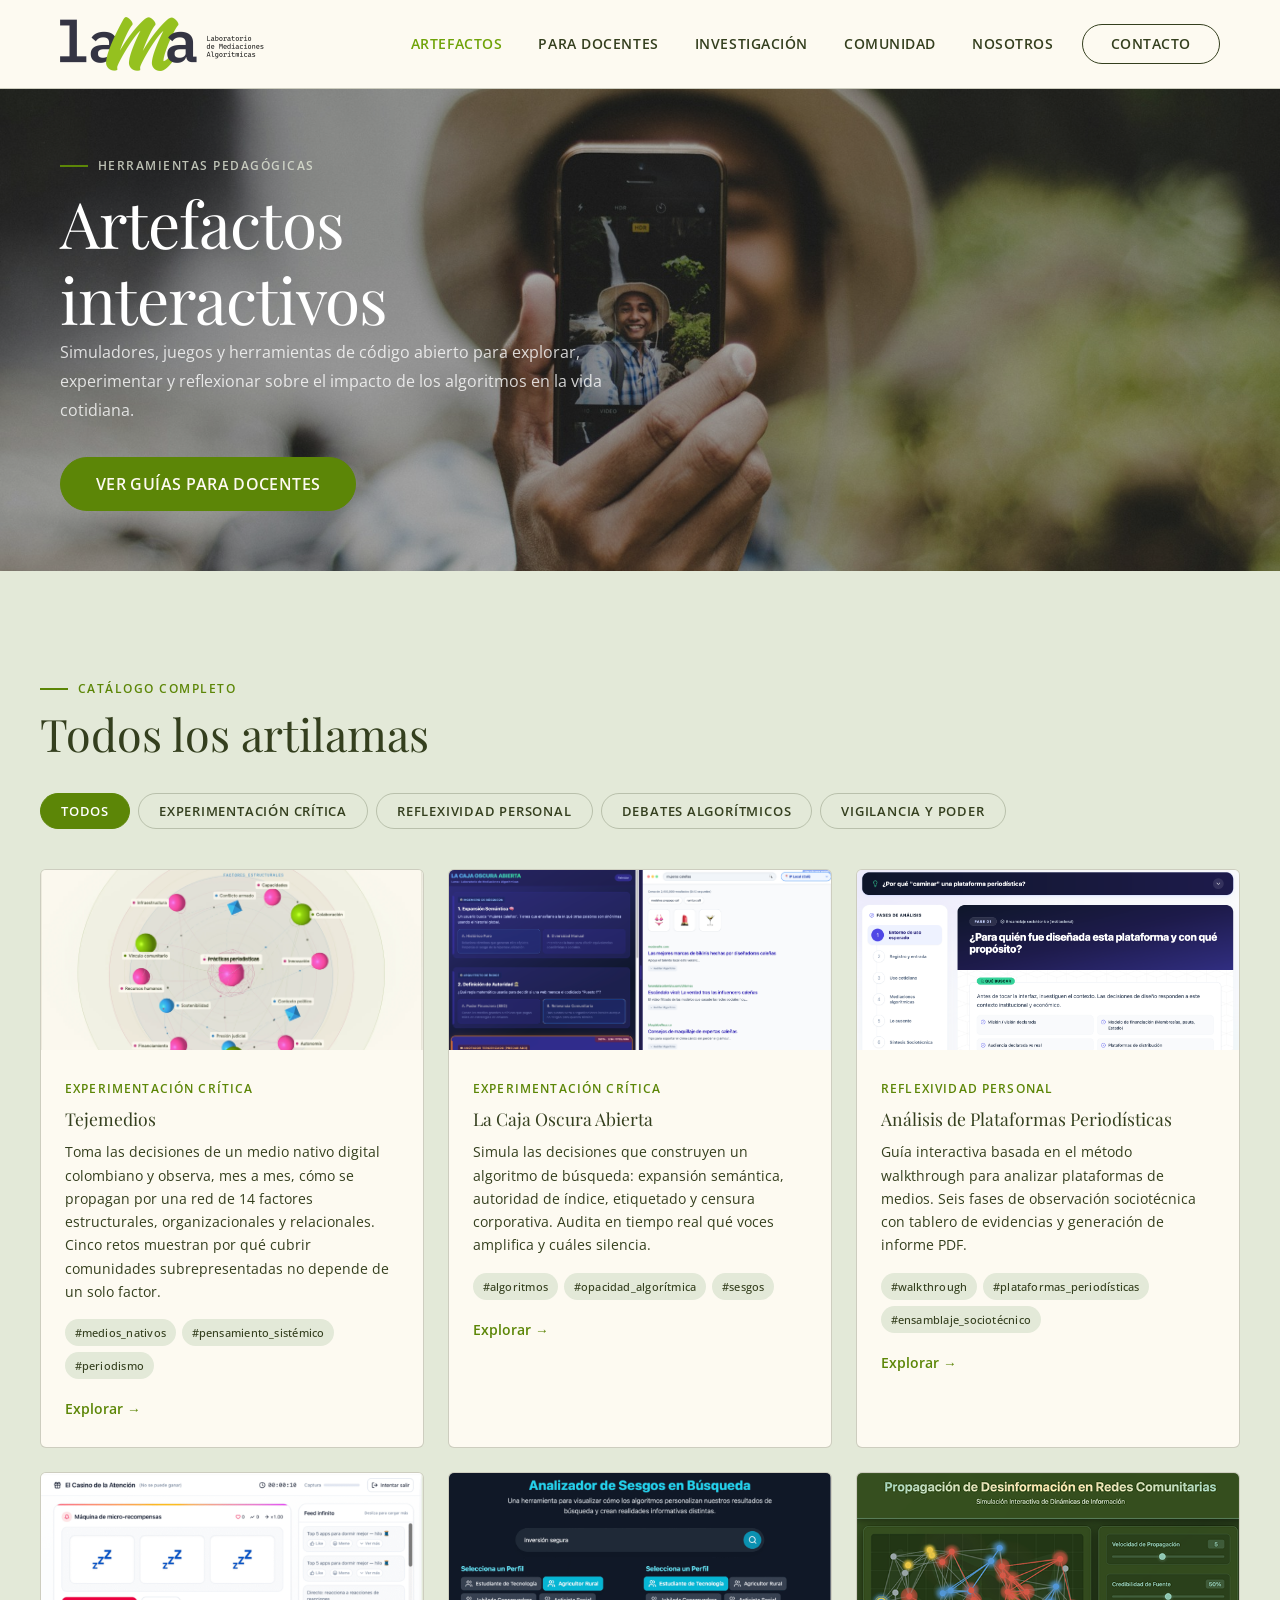
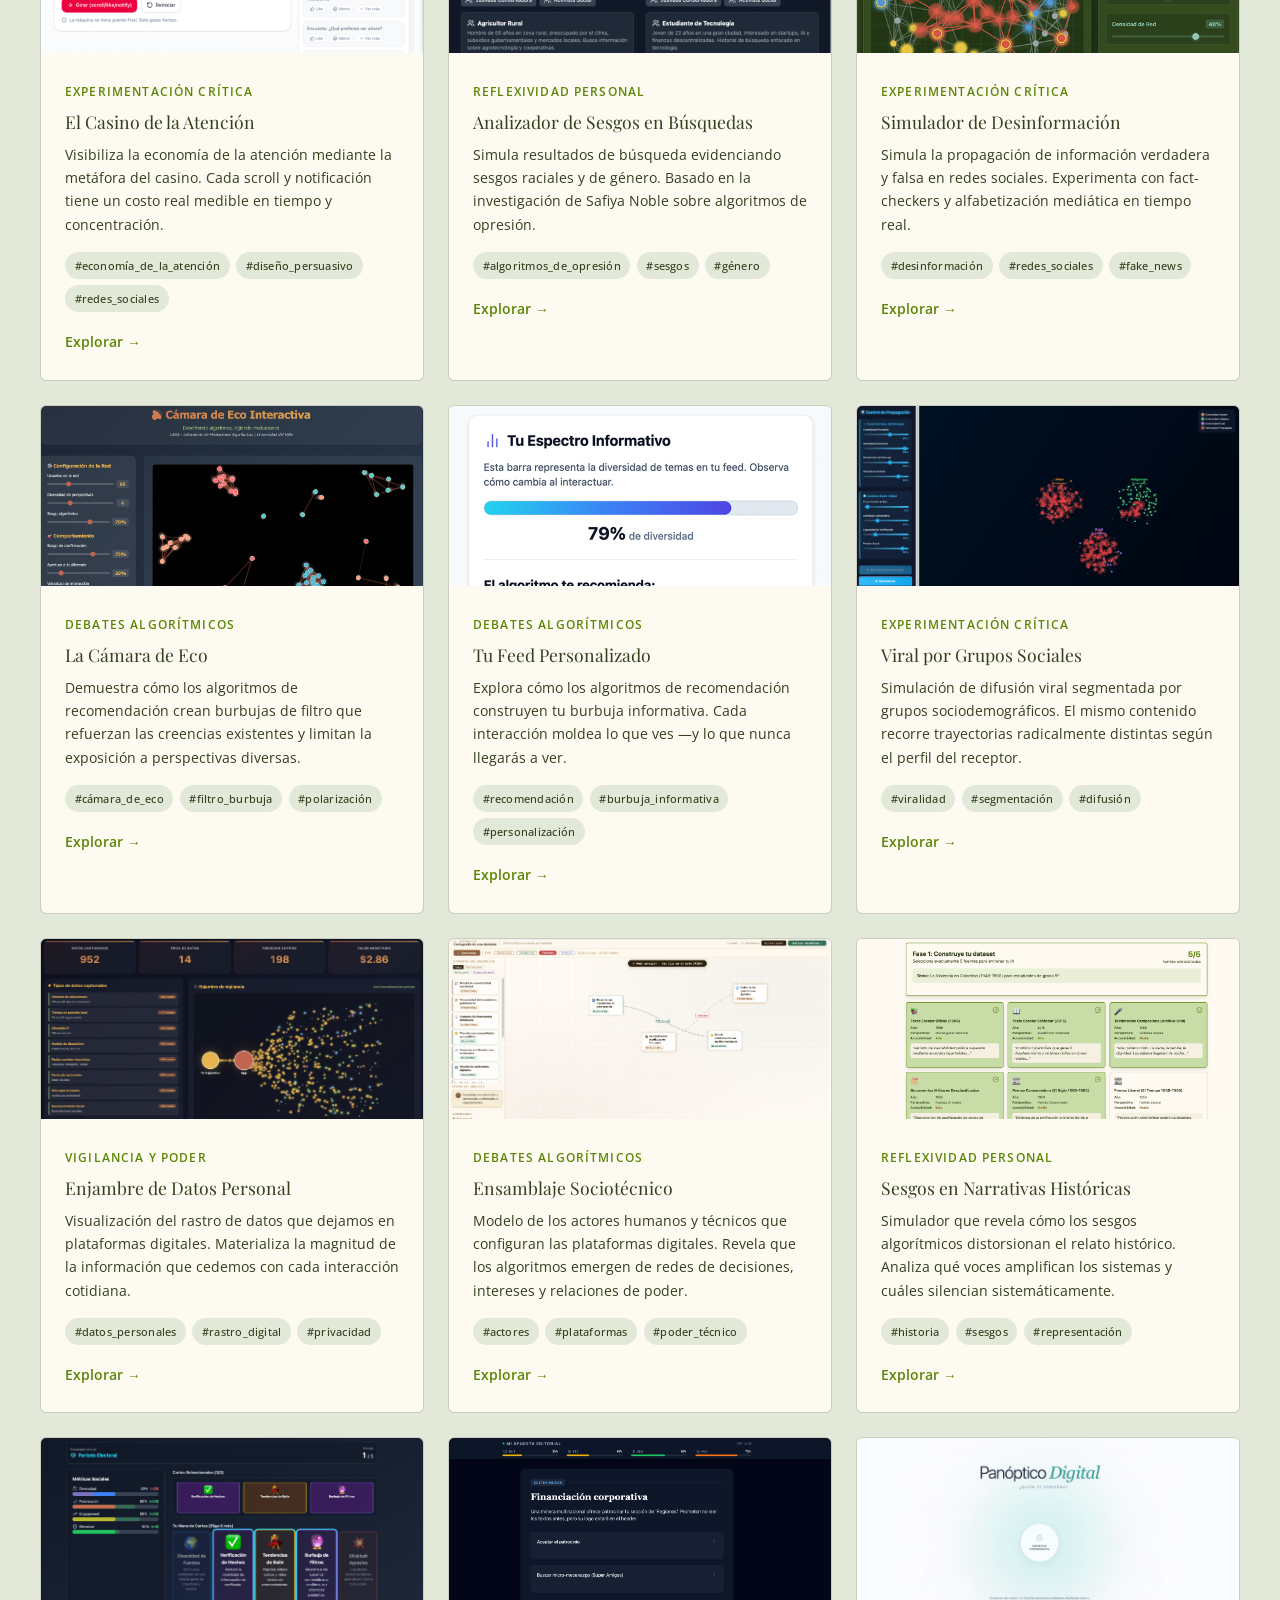
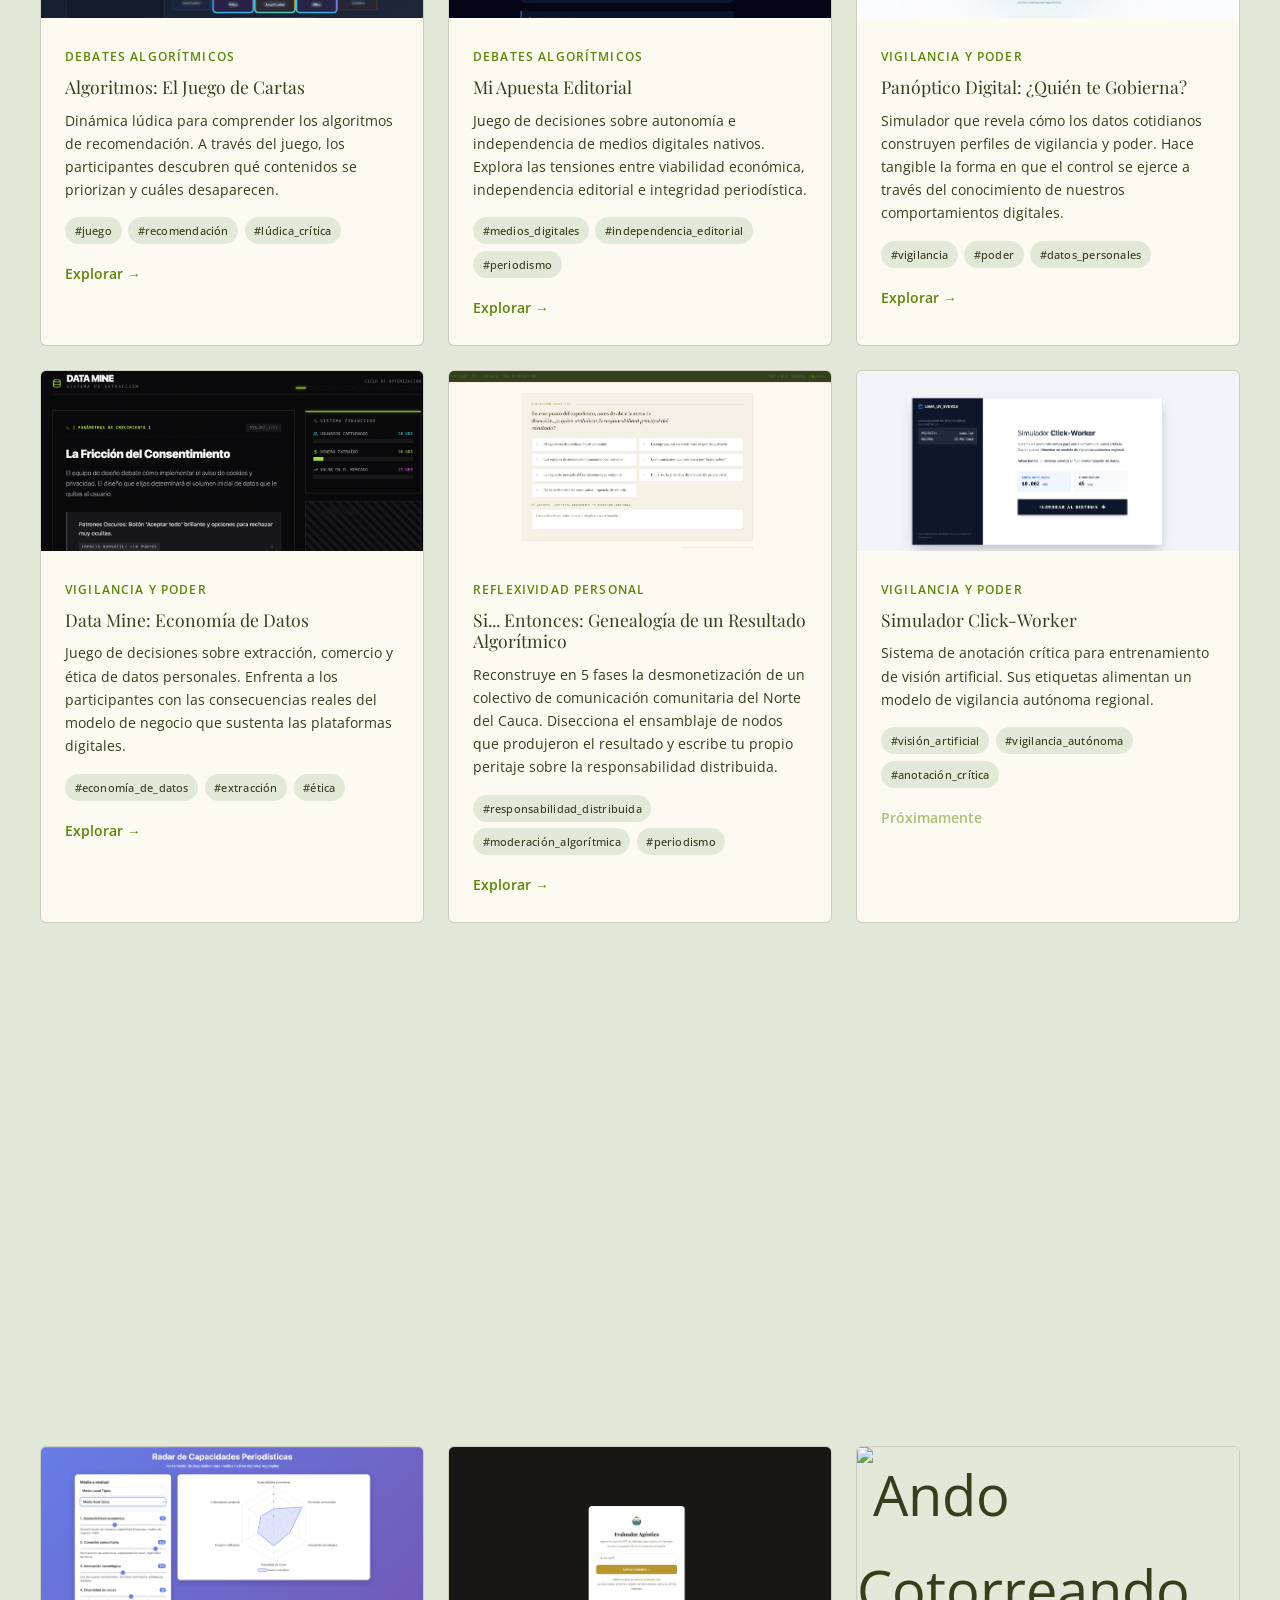
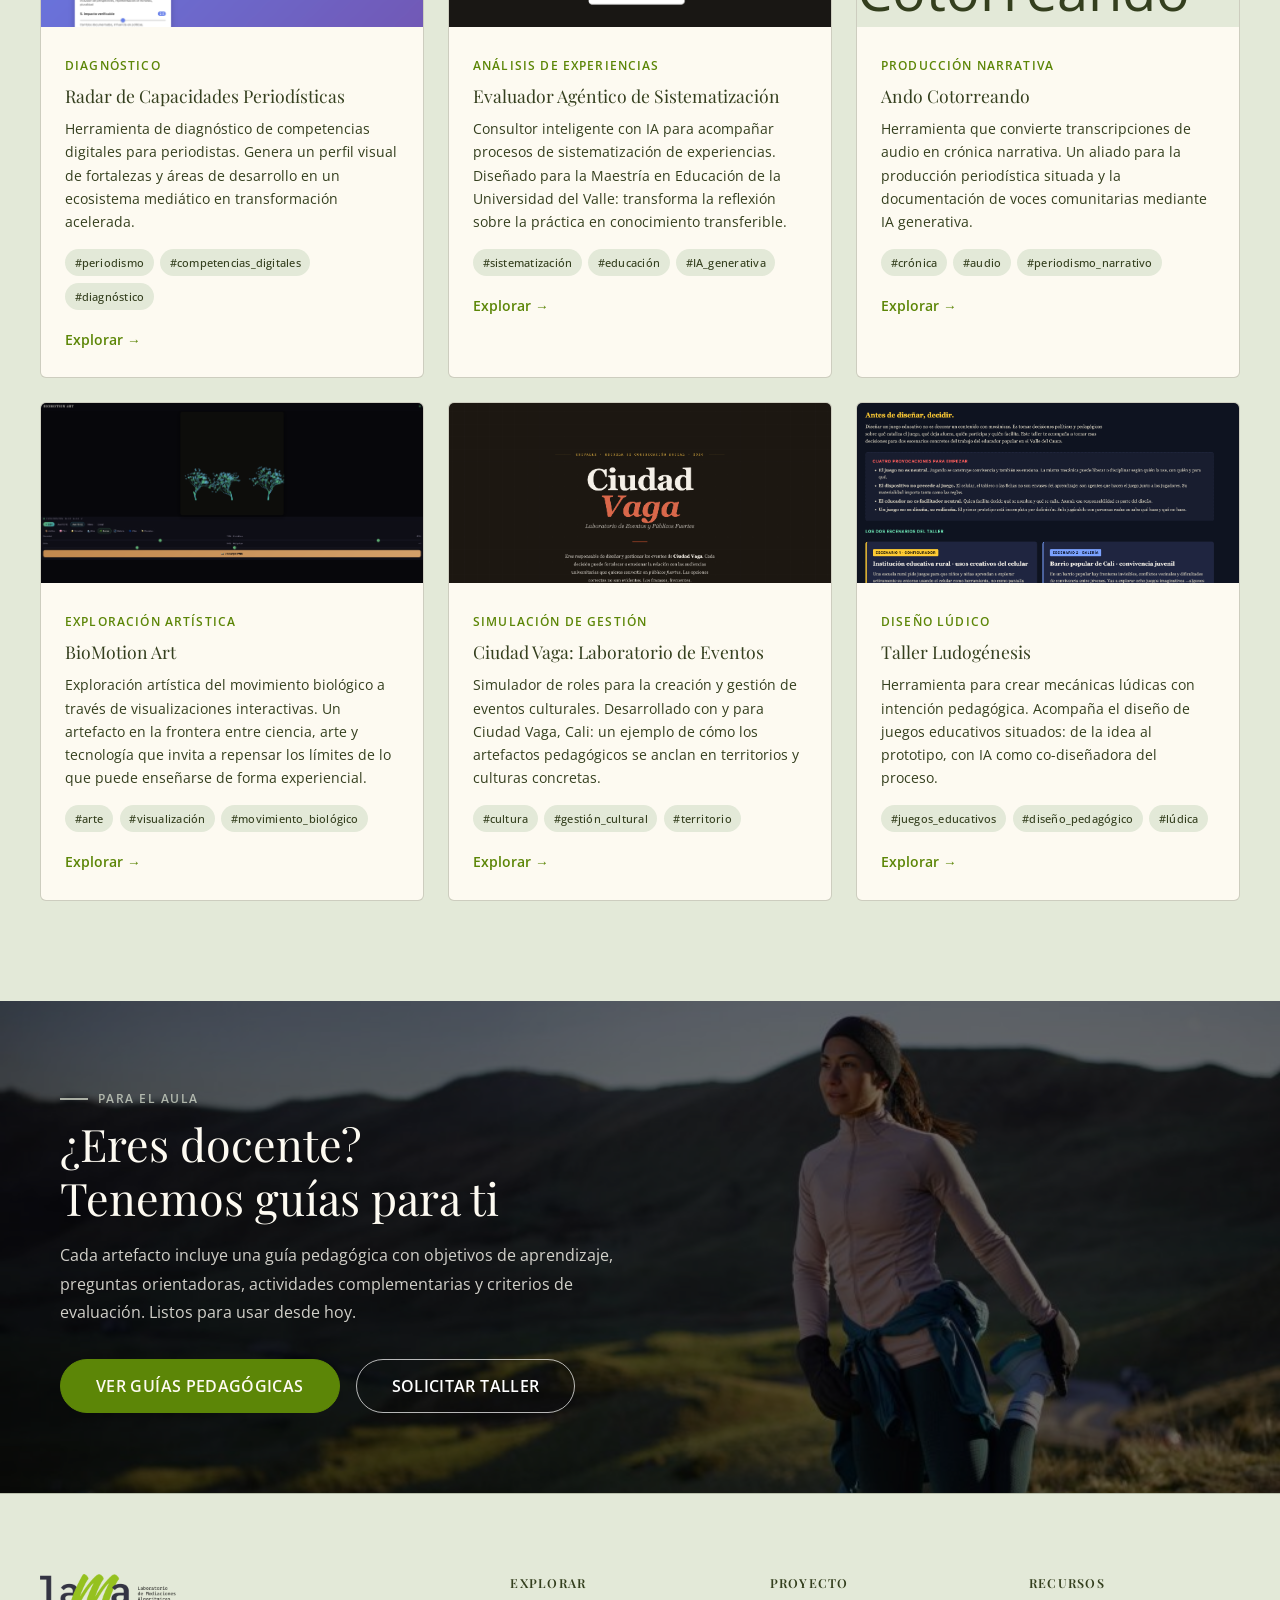
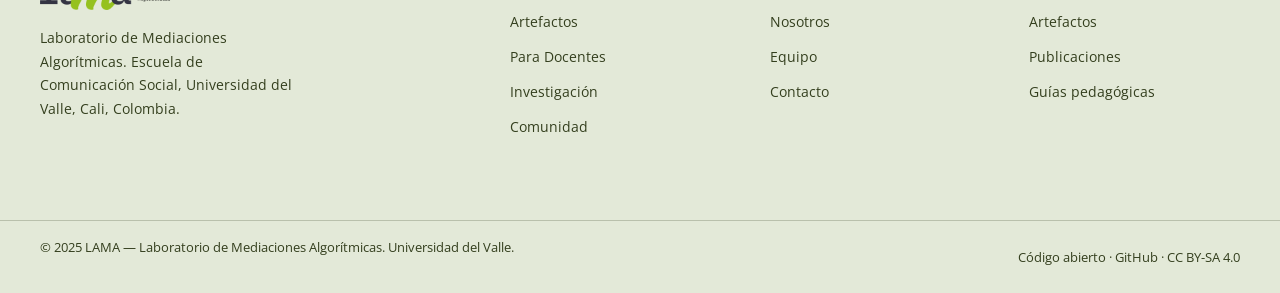
==== commit 93af0d5b: "Agrega la tarjeta de Tejemedios (LAMA-33) en artefactos.html Portada recortada de una captura del si" ====
--- a/artefactos.html
+++ b/artefactos.html
@@ -98,6 +98,21 @@
     <div class="cards">
 
       <div class="card" data-cat="experimental">
+        <div class="card-thumb"><img src="assets/img/Artefactos/tejemedios.png" alt="Tejemedios: red 3D de los factores que sostienen a un medio nativo digital"></div>
+        <div class="card-body">
+          <span class="card-badge">Experimentación crítica</span>
+          <h3>Tejemedios</h3>
+          <p>Toma las decisiones de un medio nativo digital colombiano y observa, mes a mes, cómo se propagan por una red de 14 factores estructurales, organizacionales y relacionales. Cinco retos muestran por qué cubrir comunidades subrepresentadas no depende de un solo factor.</p>
+          <div class="card-tags">
+            <span class="tag">#medios_nativos</span>
+            <span class="tag">#pensamiento_sistémico</span>
+            <span class="tag">#periodismo</span>
+          </div>
+          <a href="https://simuladores.lama.lat/simuladores/tejemedios/" class="card-cta" target="_blank" rel="noopener">Explorar →</a>
+        </div>
+      </div>
+
+      <div class="card" data-cat="experimental">
         <div class="card-thumb"><img src="assets/img/Artefactos/caja_oscura.png" alt="La Caja Oscura Abierta"></div>
         <div class="card-body">
           <span class="card-badge">Experimentación crítica</span>
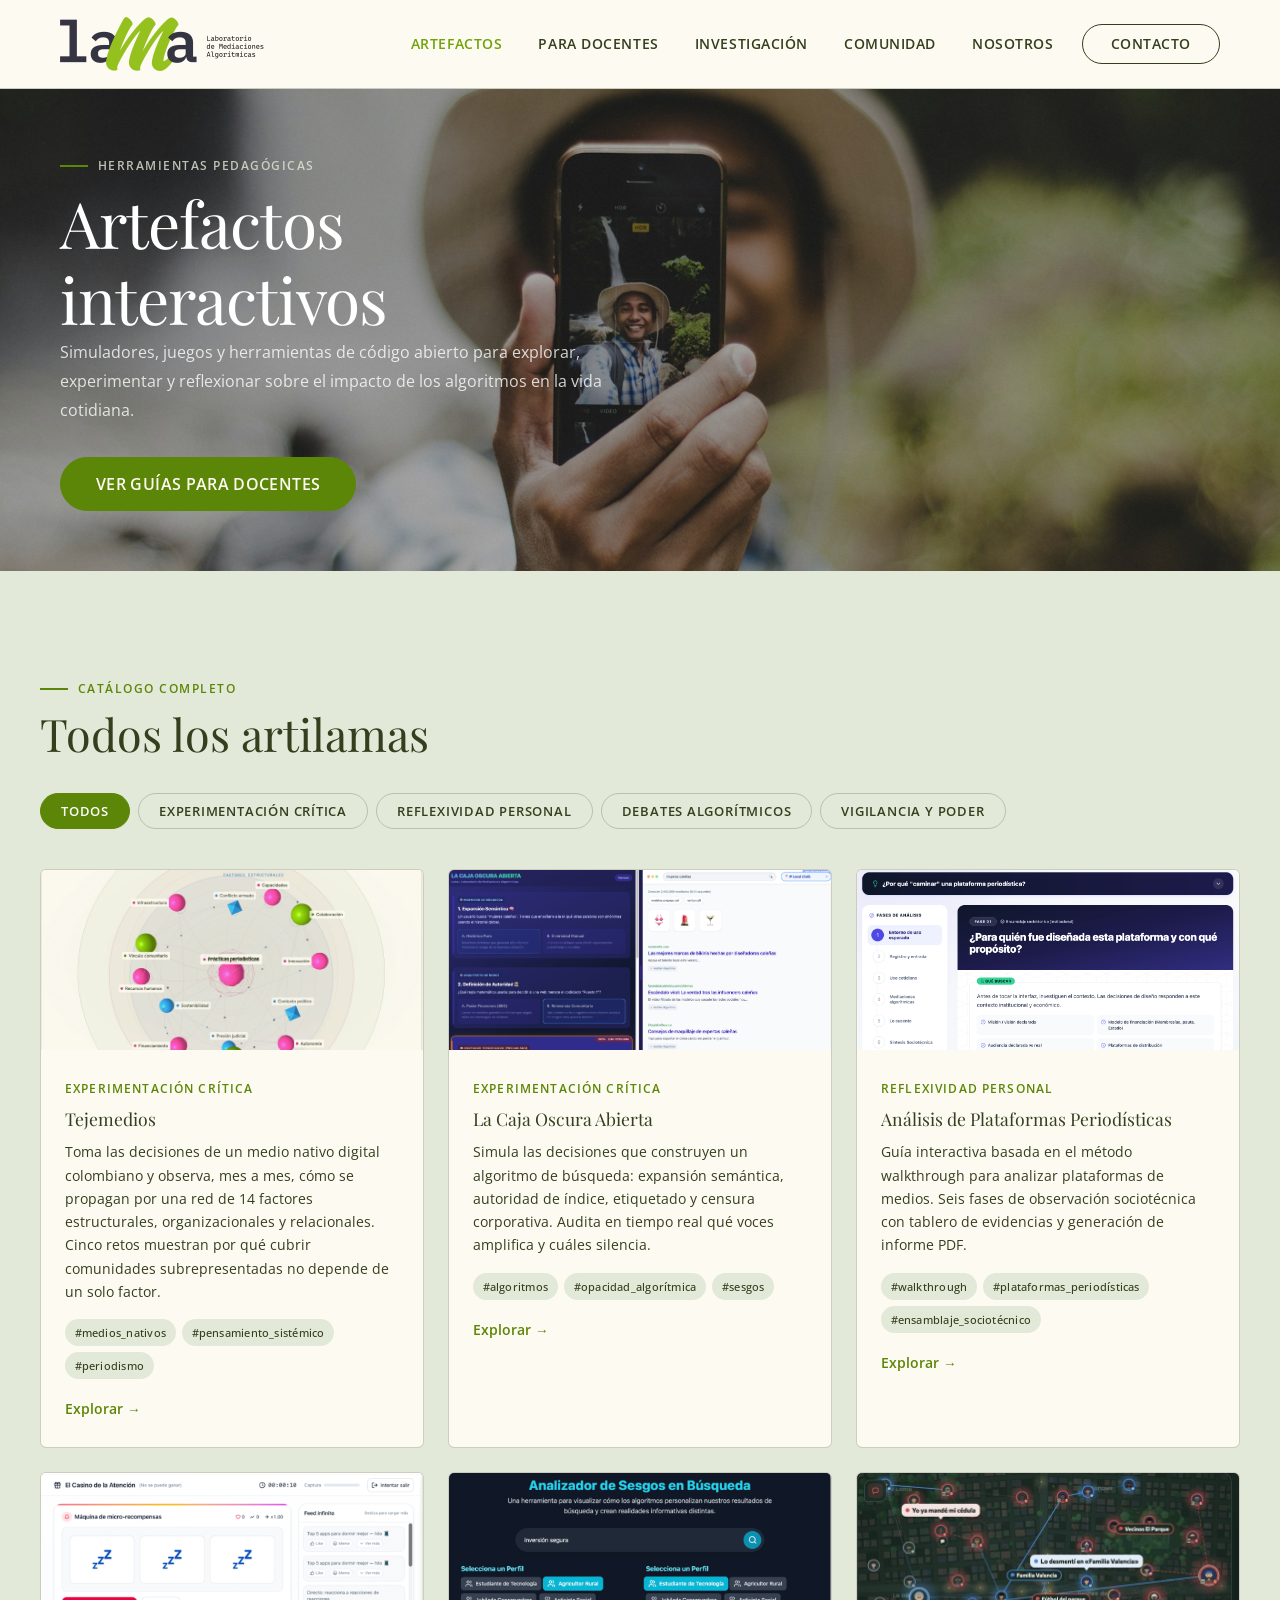
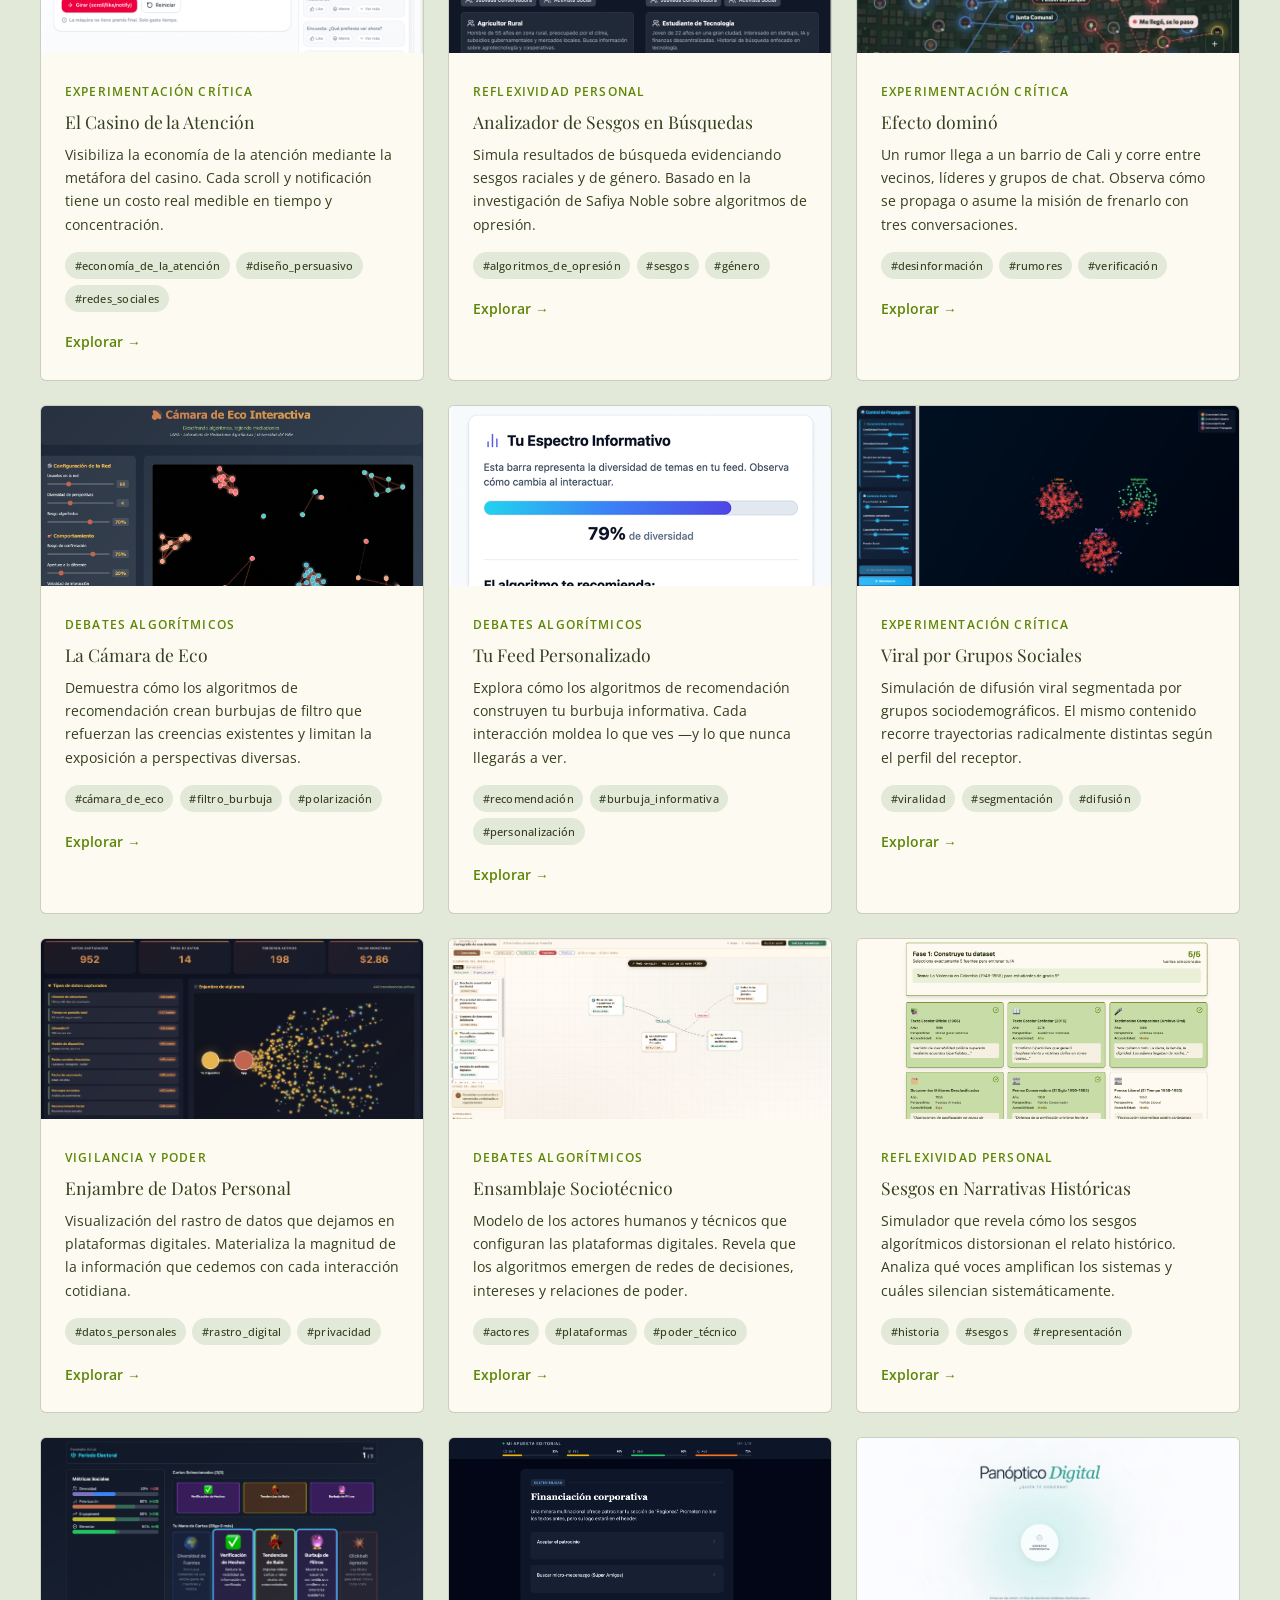
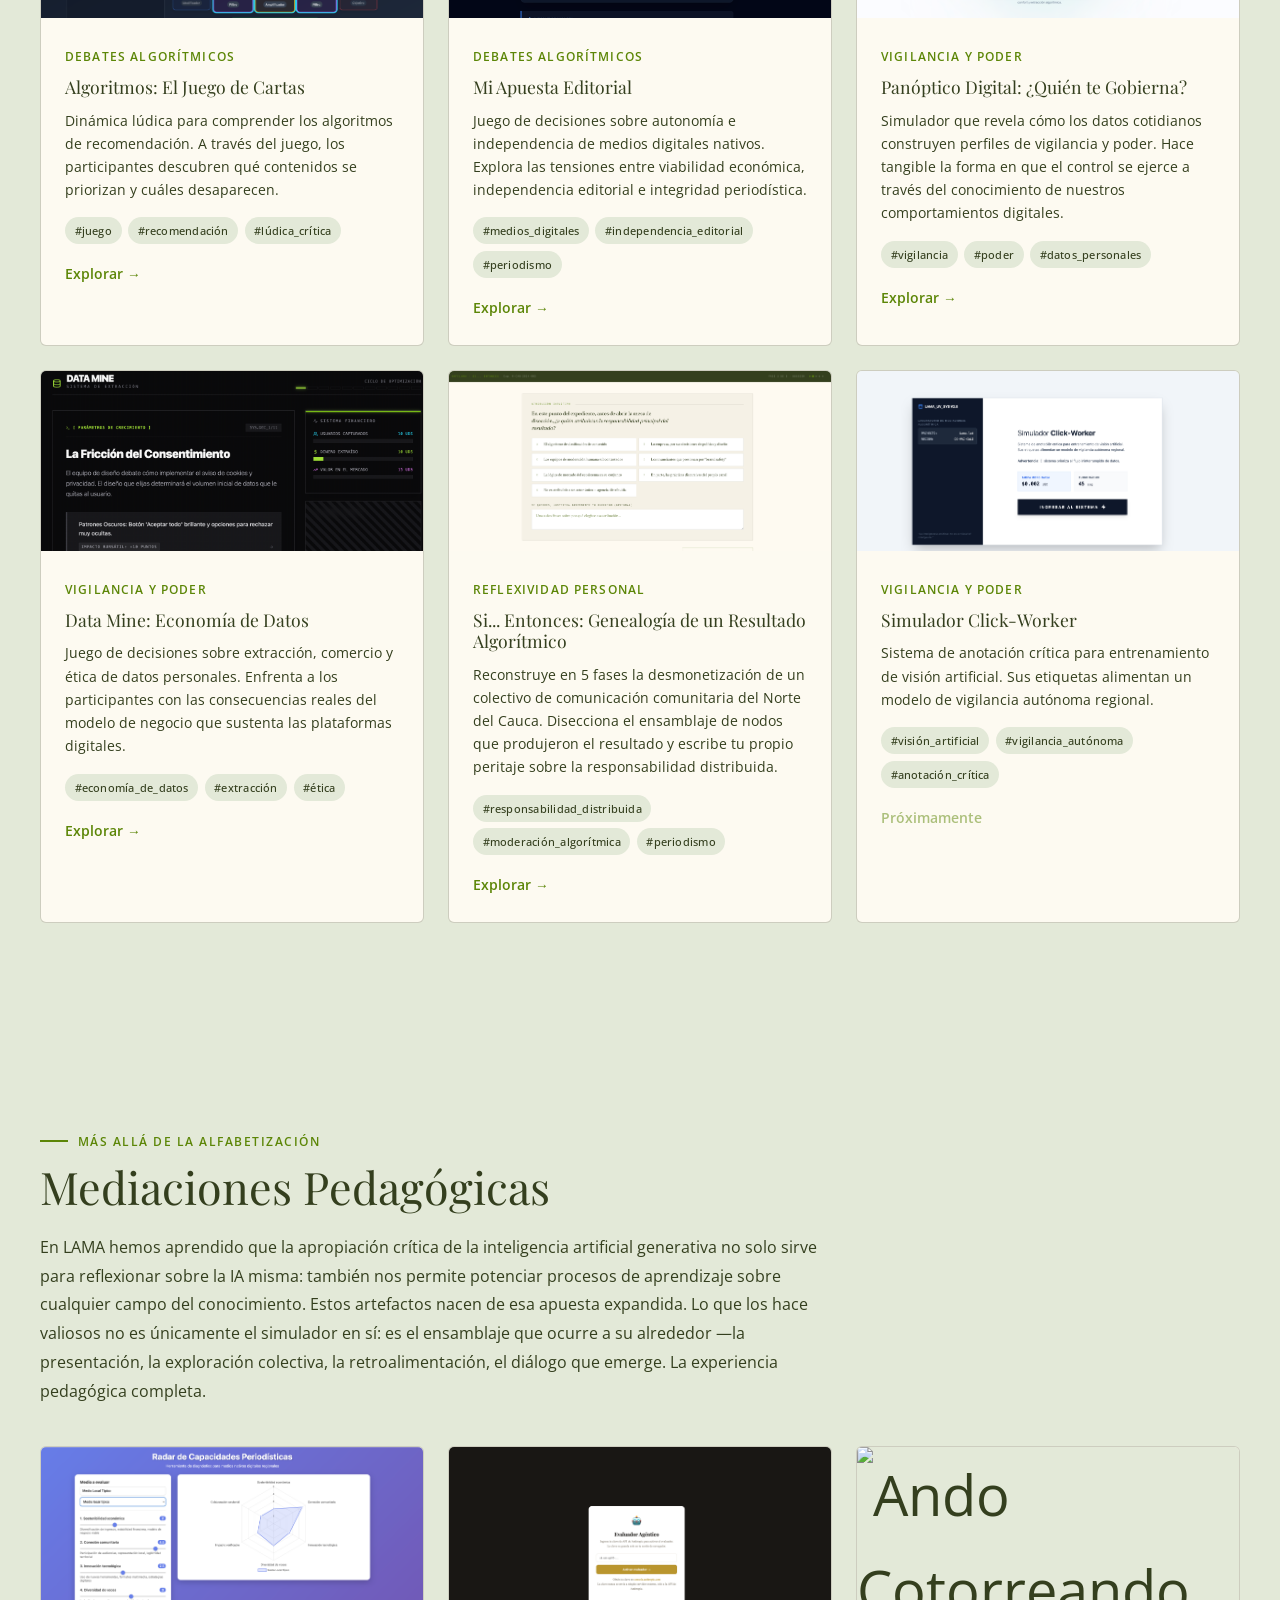
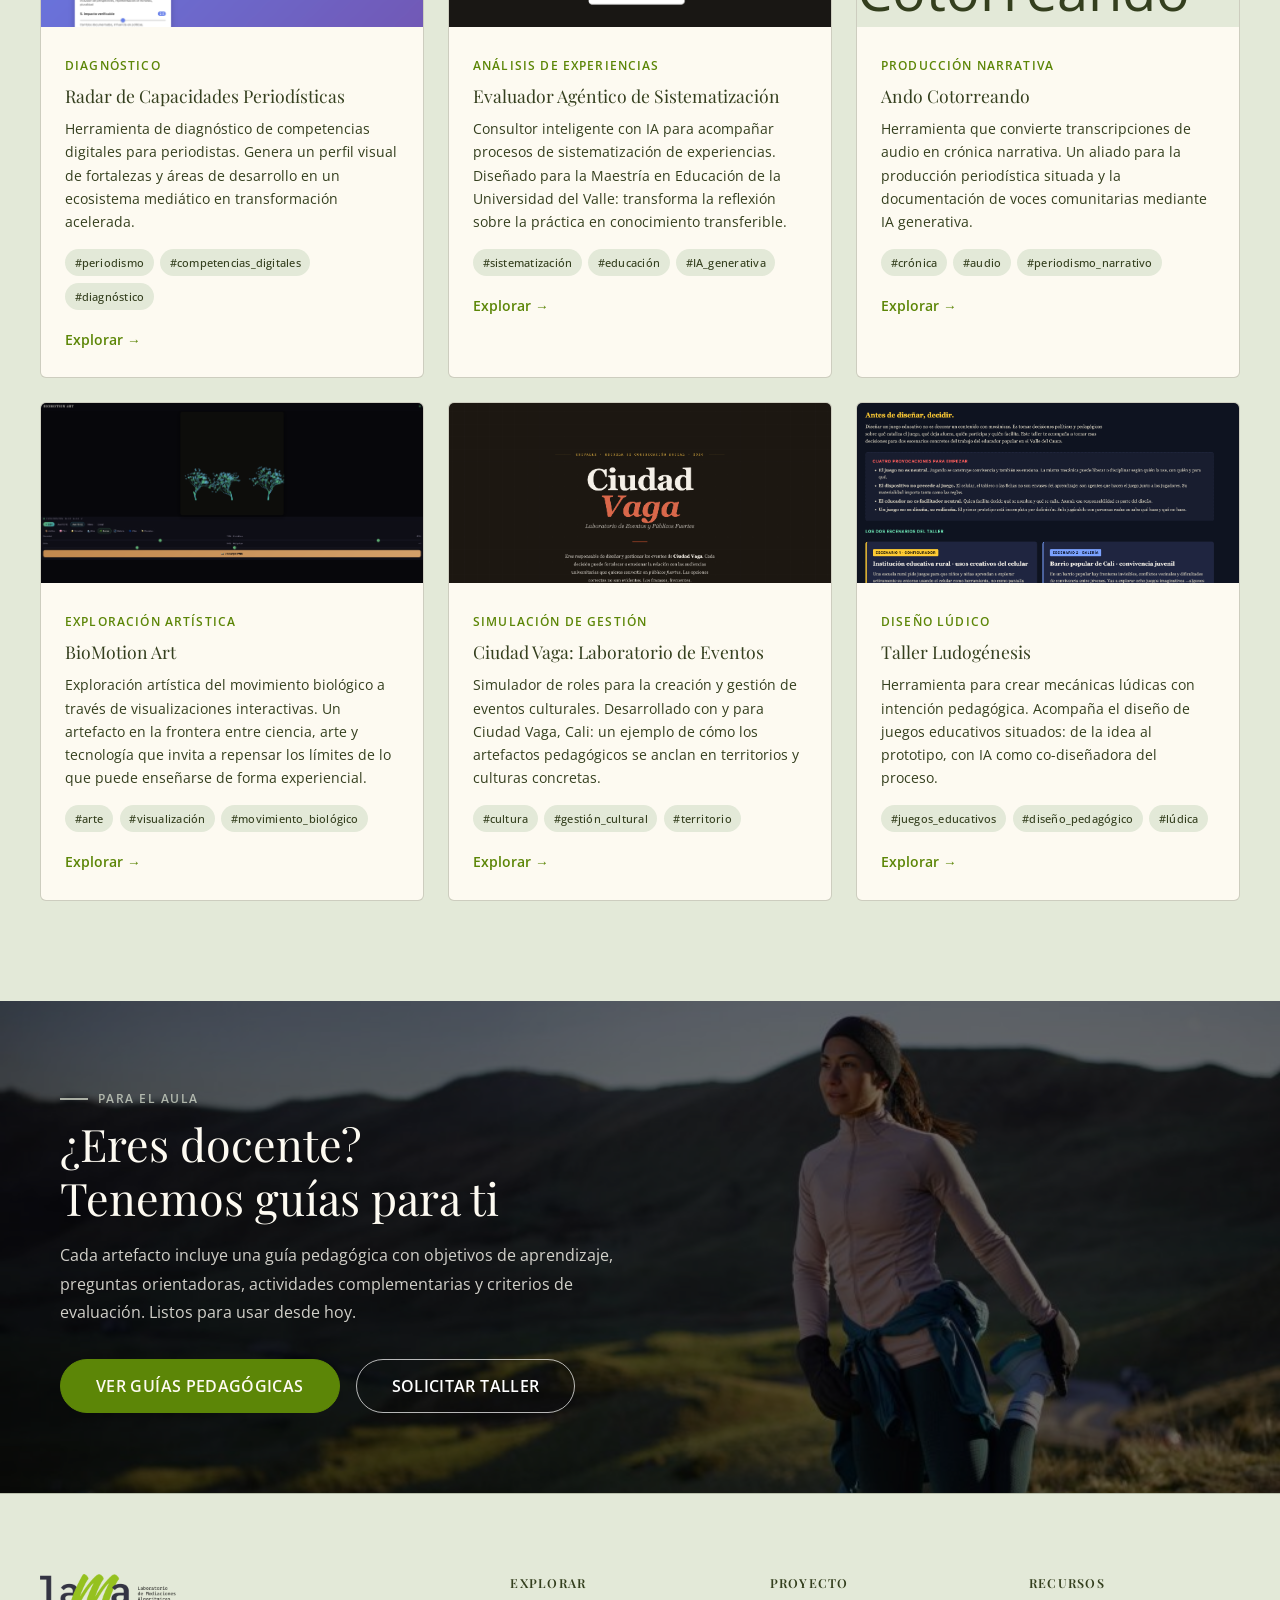
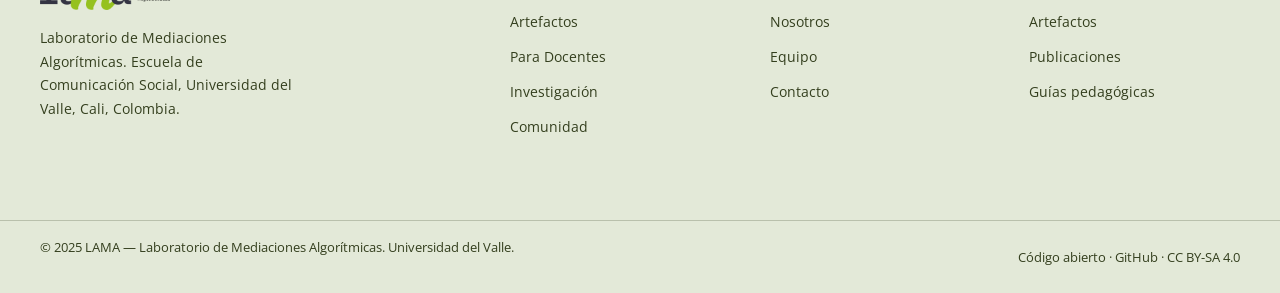
==== commit 05fe94d0: "Efecto dominó reemplaza al Simulador de Desinformación Nueva tarjeta en artefactos.html y en la port" ====
--- a/artefactos.html
+++ b/artefactos.html
@@ -173,15 +173,15 @@
       </div>
 
       <div class="card" data-cat="experimental">
-        <div class="card-thumb"><img src="assets/img/Artefactos/Simulador_de_desinformacion.png" alt="Simulador de Desinformación"></div>
+        <div class="card-thumb"><img src="assets/img/Artefactos/Efecto_domino.png" alt="Efecto dominó: mapa de un barrio con el rumor y el desmentido circulando entre vecinos"></div>
         <div class="card-body">
           <span class="card-badge">Experimentación crítica</span>
-          <h3>Simulador de Desinformación</h3>
-          <p>Simula la propagación de información verdadera y falsa en redes sociales. Experimenta con fact-checkers y alfabetización mediática en tiempo real.</p>
+          <h3>Efecto dominó</h3>
+          <p>Un rumor llega a un barrio de Cali y corre entre vecinos, líderes y grupos de chat. Observa cómo se propaga o asume la misión de frenarlo con tres conversaciones.</p>
           <div class="card-tags">
             <span class="tag">#desinformación</span>
-            <span class="tag">#redes_sociales</span>
-            <span class="tag">#fake_news</span>
+            <span class="tag">#rumores</span>
+            <span class="tag">#verificación</span>
           </div>
           <a href="https://simuladores.lama.lat/simuladores/dinamicas-desinformacion/" class="card-cta" target="_blank" rel="noopener">Explorar →</a>
         </div>
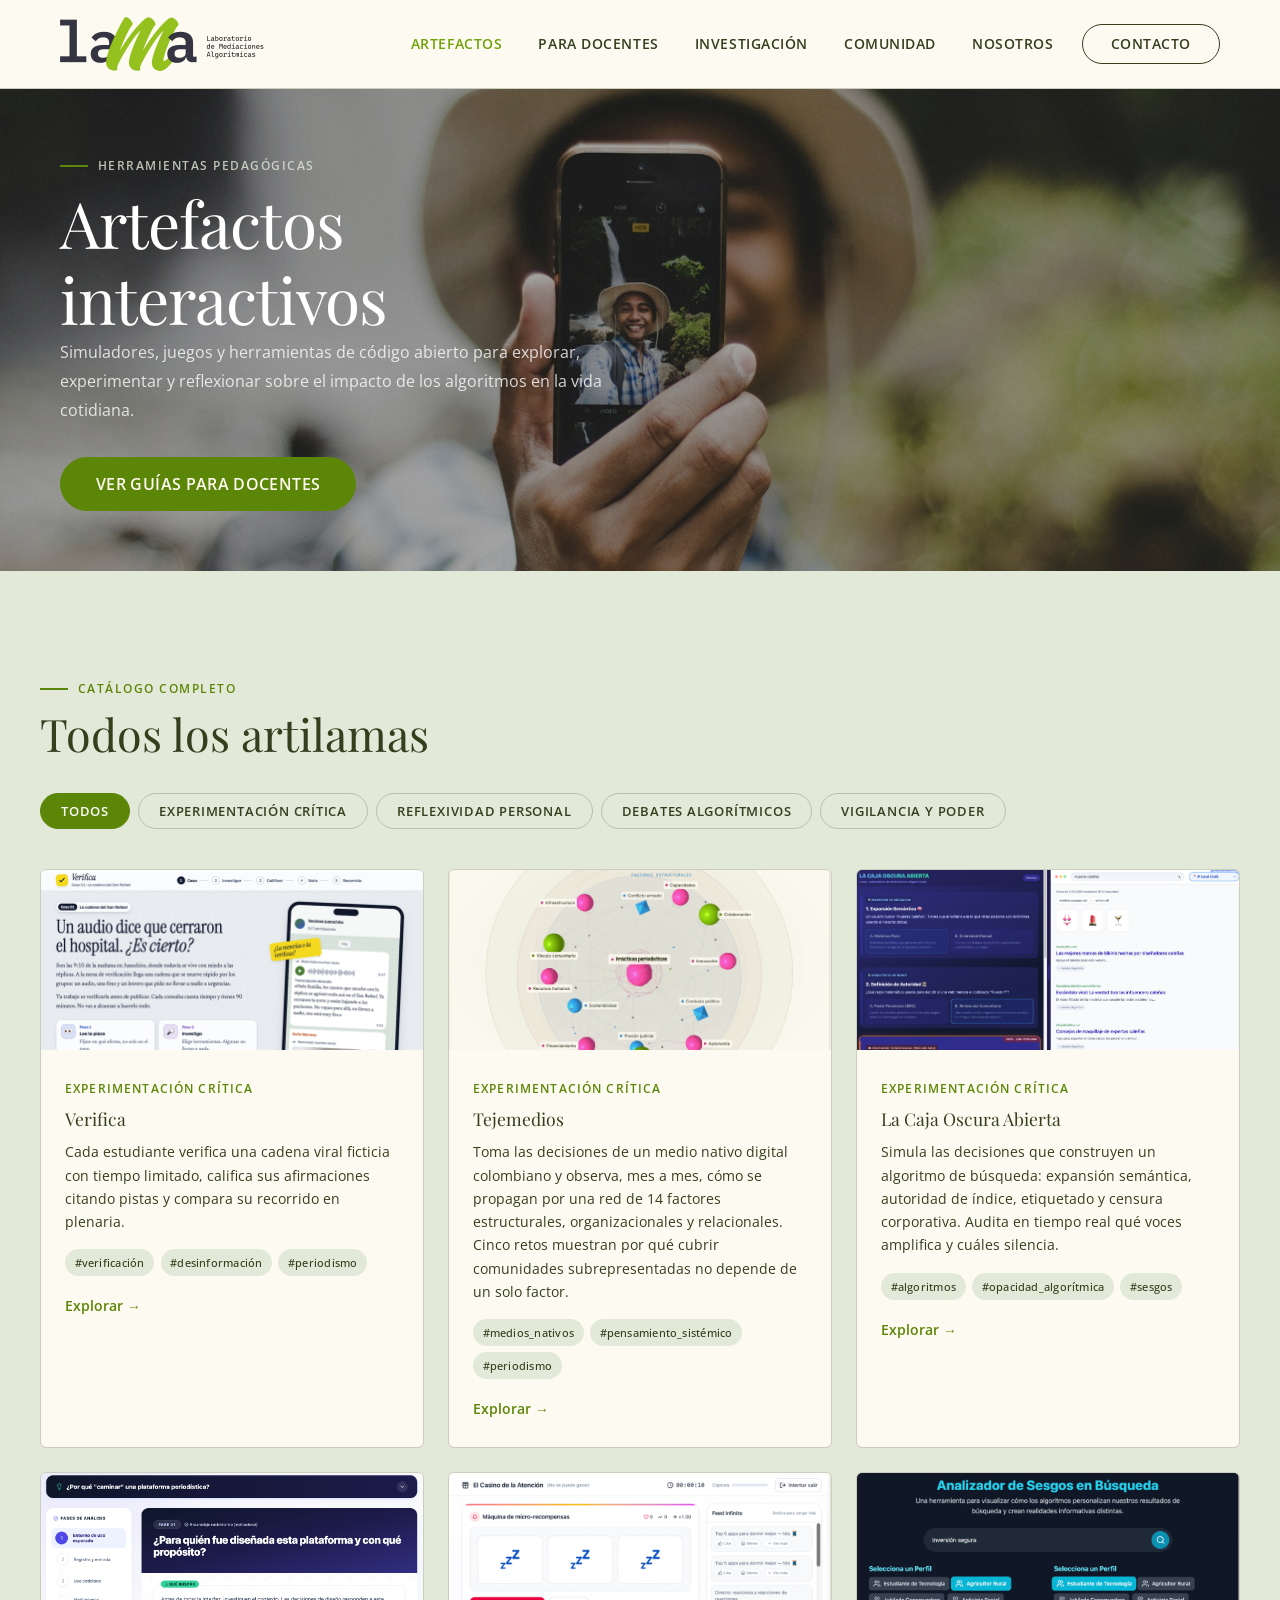
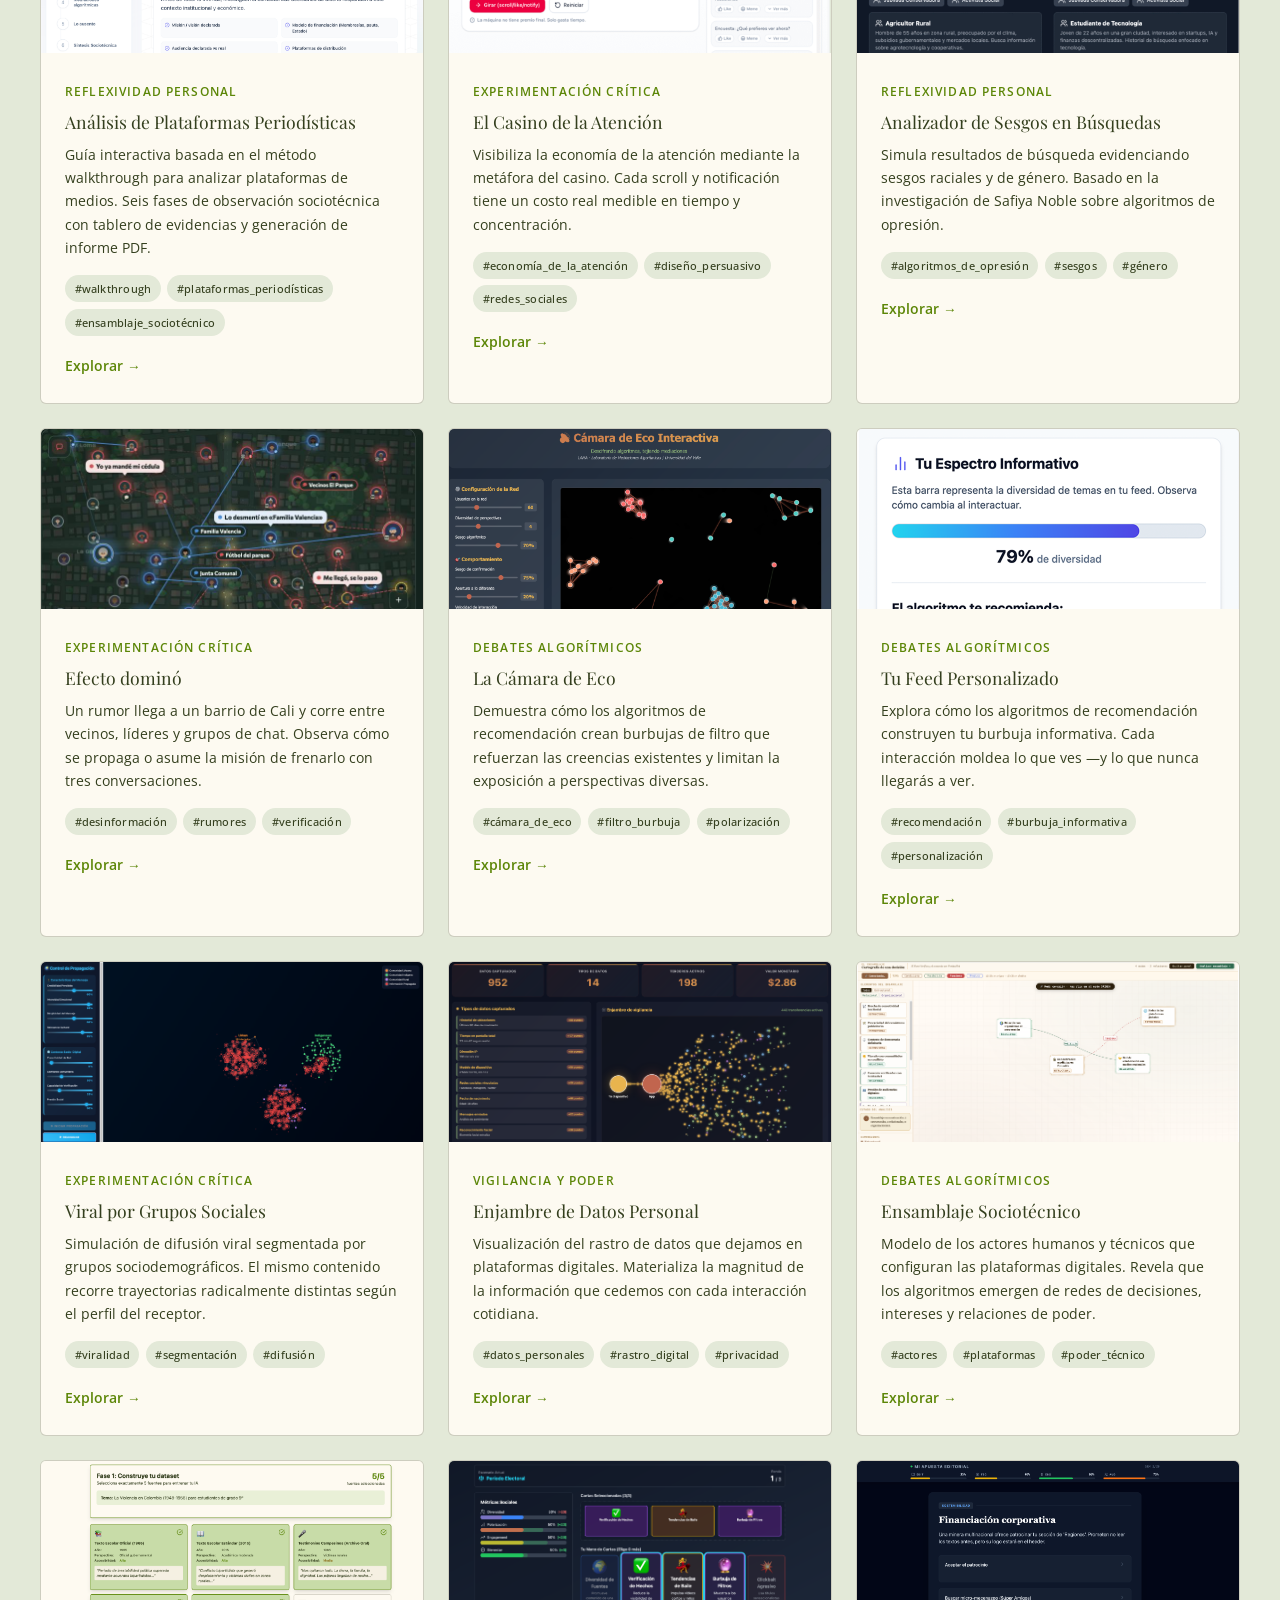
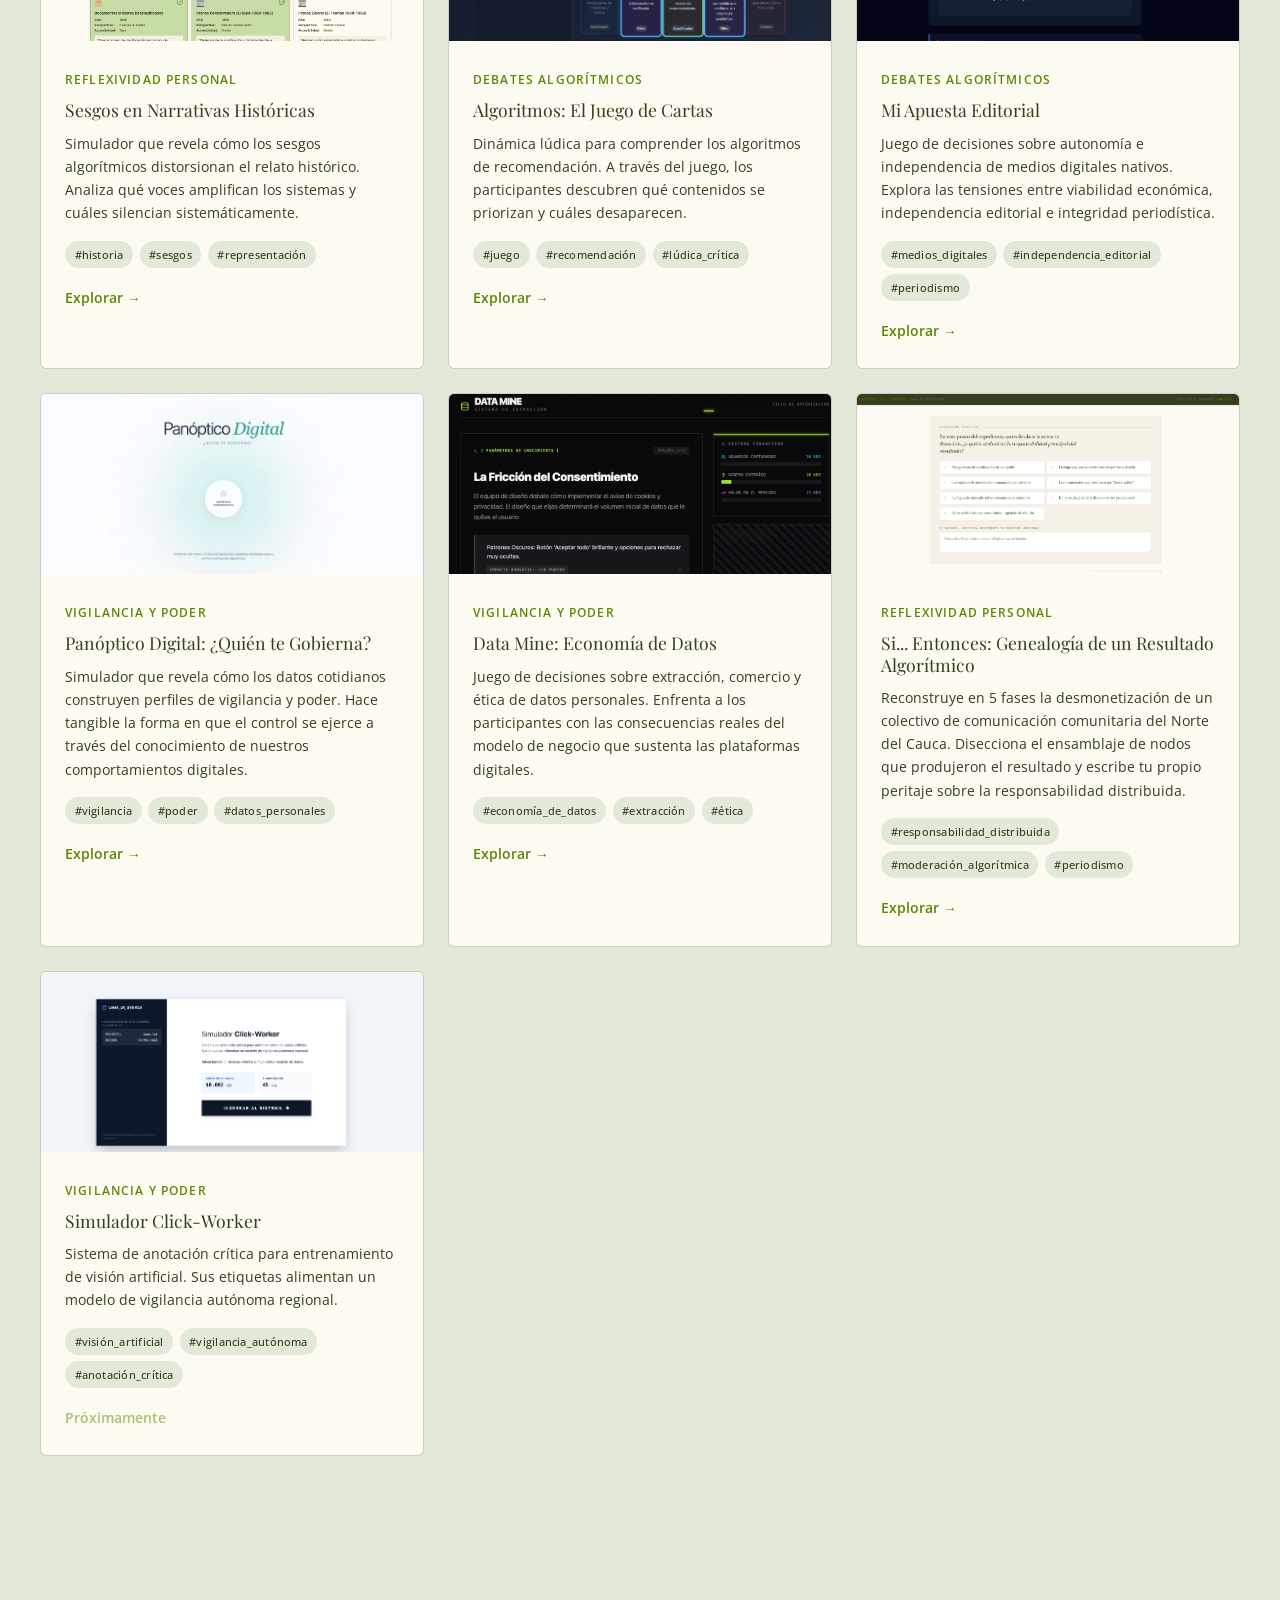
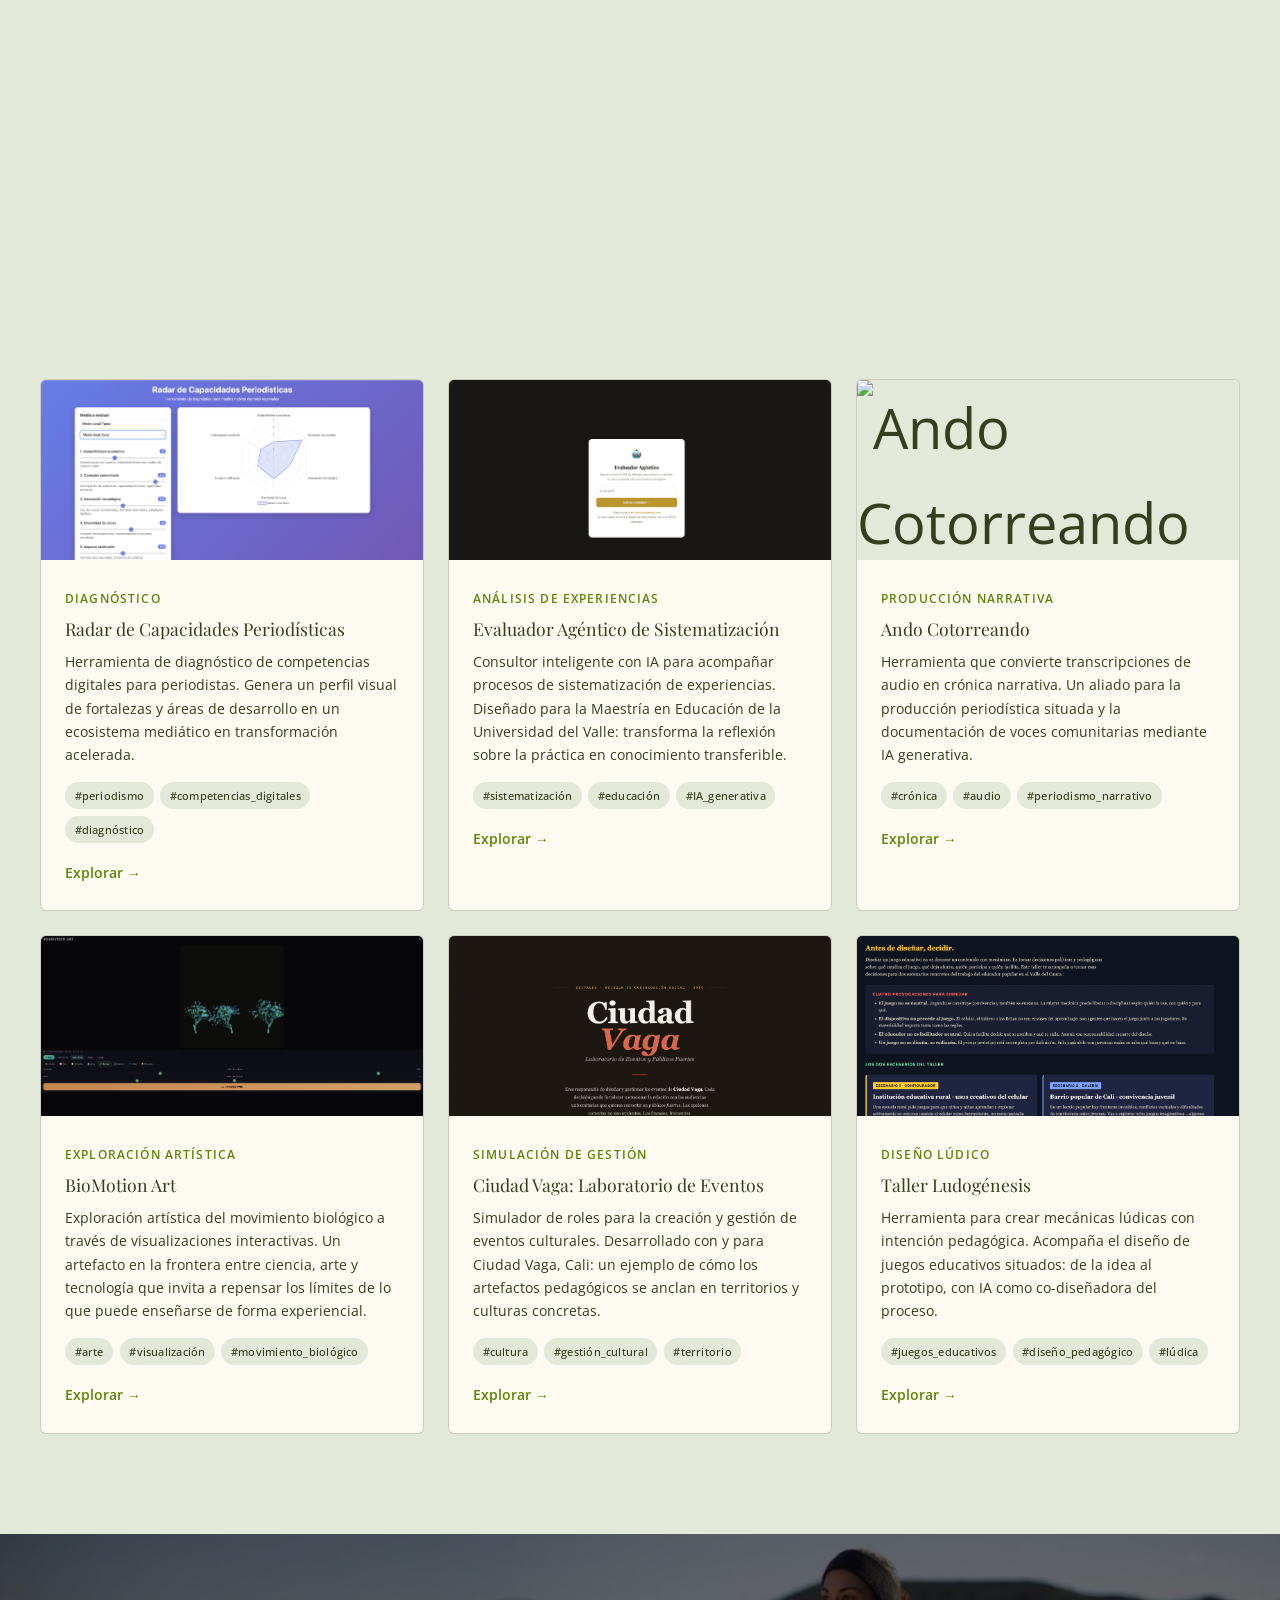
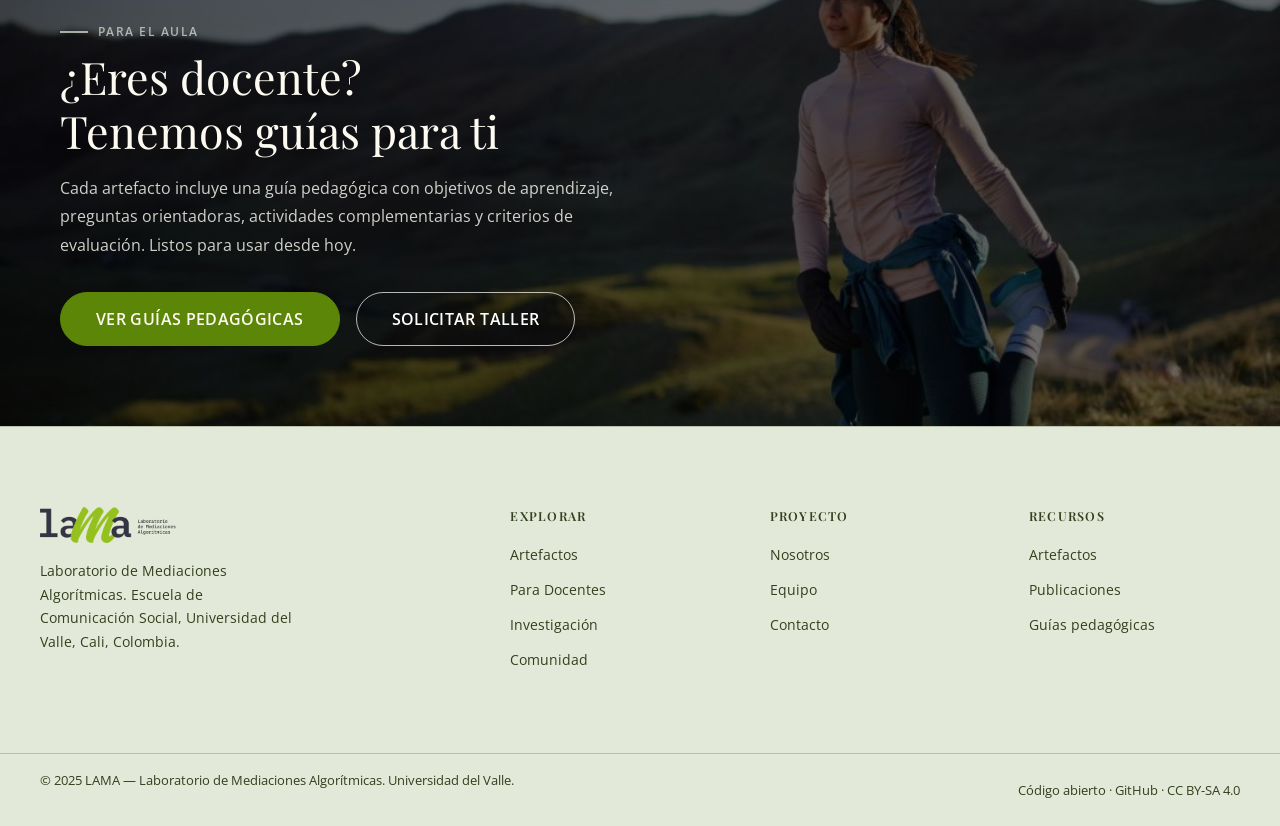
==== commit 5d24bc97: "Agrega la tarjeta de Verifica (LAMA-34) en artefactos.html Juego de verificación periodística: cada " ====
--- a/artefactos.html
+++ b/artefactos.html
@@ -98,6 +98,21 @@
     <div class="cards">
 
       <div class="card" data-cat="experimental">
+        <div class="card-thumb"><img src="assets/img/Artefactos/verifica.png" alt="Verifica: portada del caso La cadena del San Rafael, con la cadena viral en un teléfono"></div>
+        <div class="card-body">
+          <span class="card-badge">Experimentación crítica</span>
+          <h3>Verifica</h3>
+          <p>Cada estudiante verifica una cadena viral ficticia con tiempo limitado, califica sus afirmaciones citando pistas y compara su recorrido en plenaria.</p>
+          <div class="card-tags">
+            <span class="tag">#verificación</span>
+            <span class="tag">#desinformación</span>
+            <span class="tag">#periodismo</span>
+          </div>
+          <a href="https://simuladores.lama.lat/simuladores/verifica/" class="card-cta" target="_blank" rel="noopener">Explorar →</a>
+        </div>
+      </div>
+
+      <div class="card" data-cat="experimental">
         <div class="card-thumb"><img src="assets/img/Artefactos/tejemedios.png" alt="Tejemedios: red 3D de los factores que sostienen a un medio nativo digital"></div>
         <div class="card-body">
           <span class="card-badge">Experimentación crítica</span>
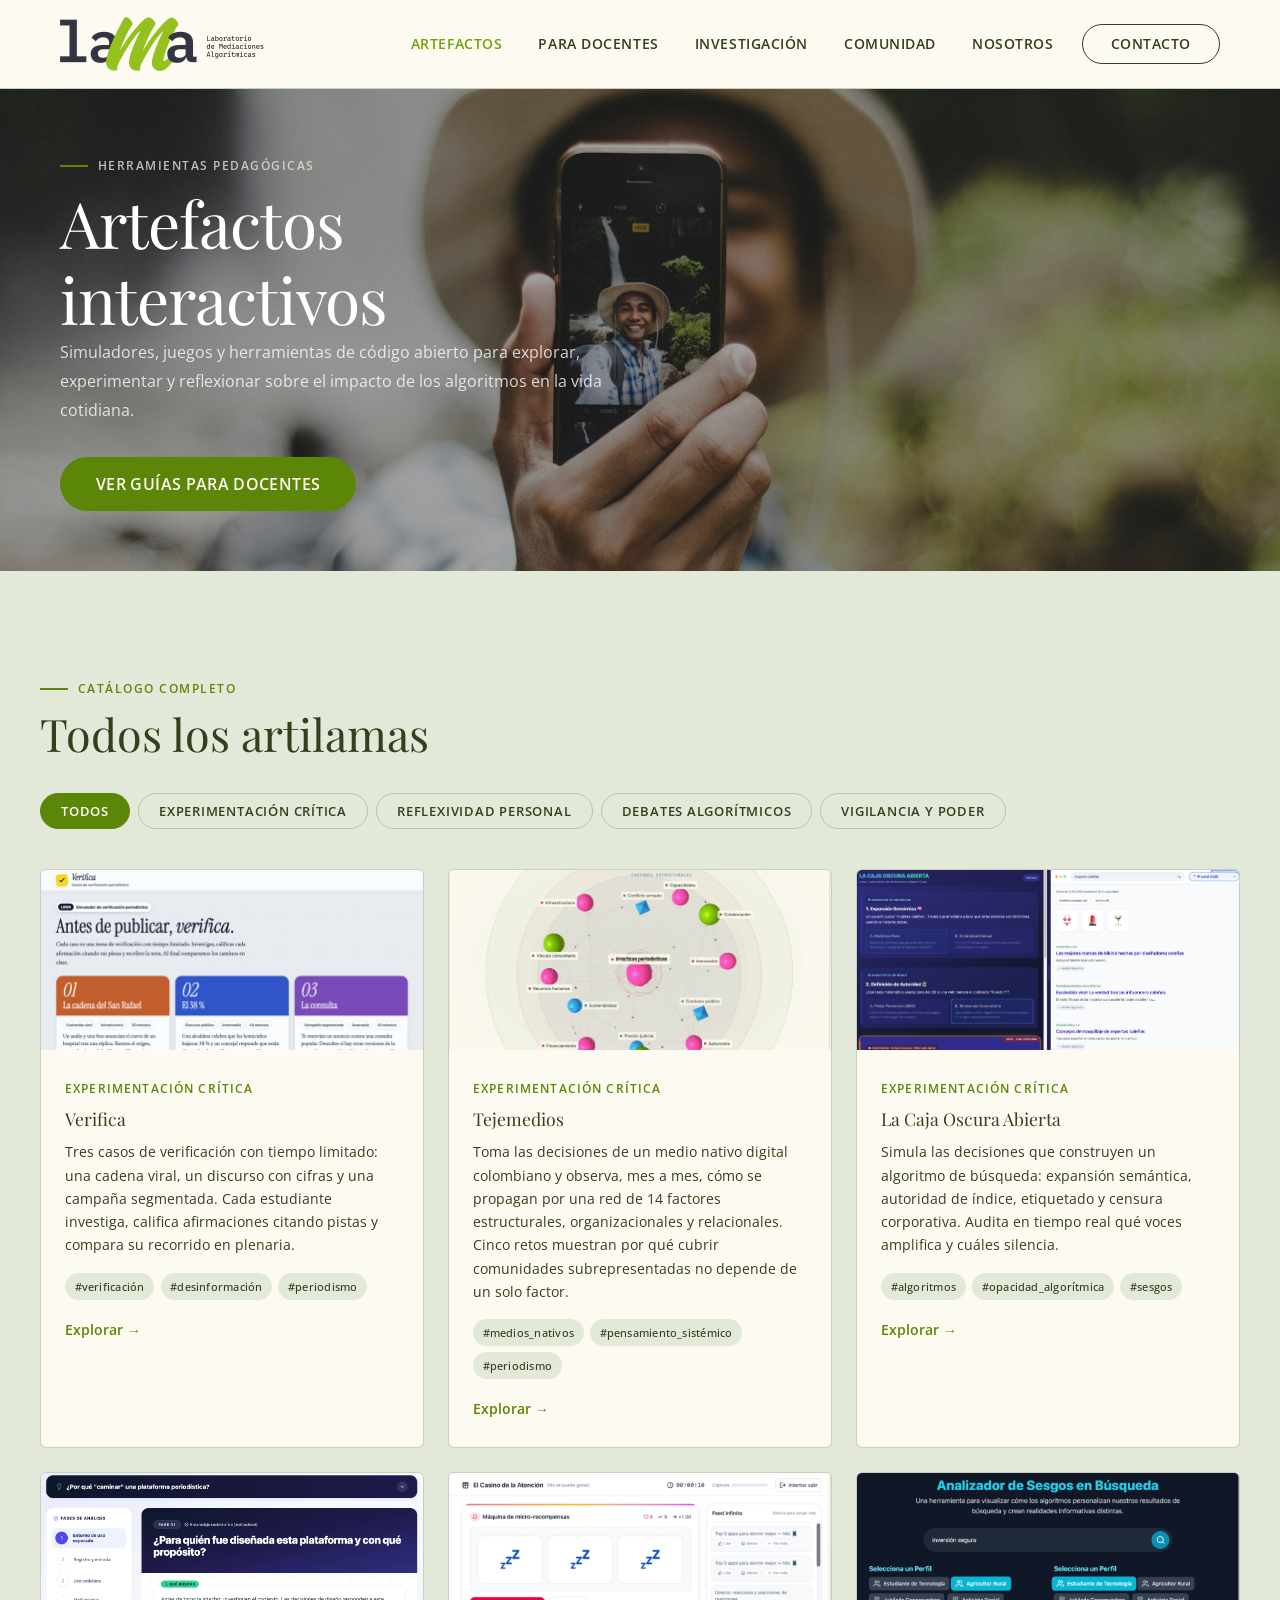
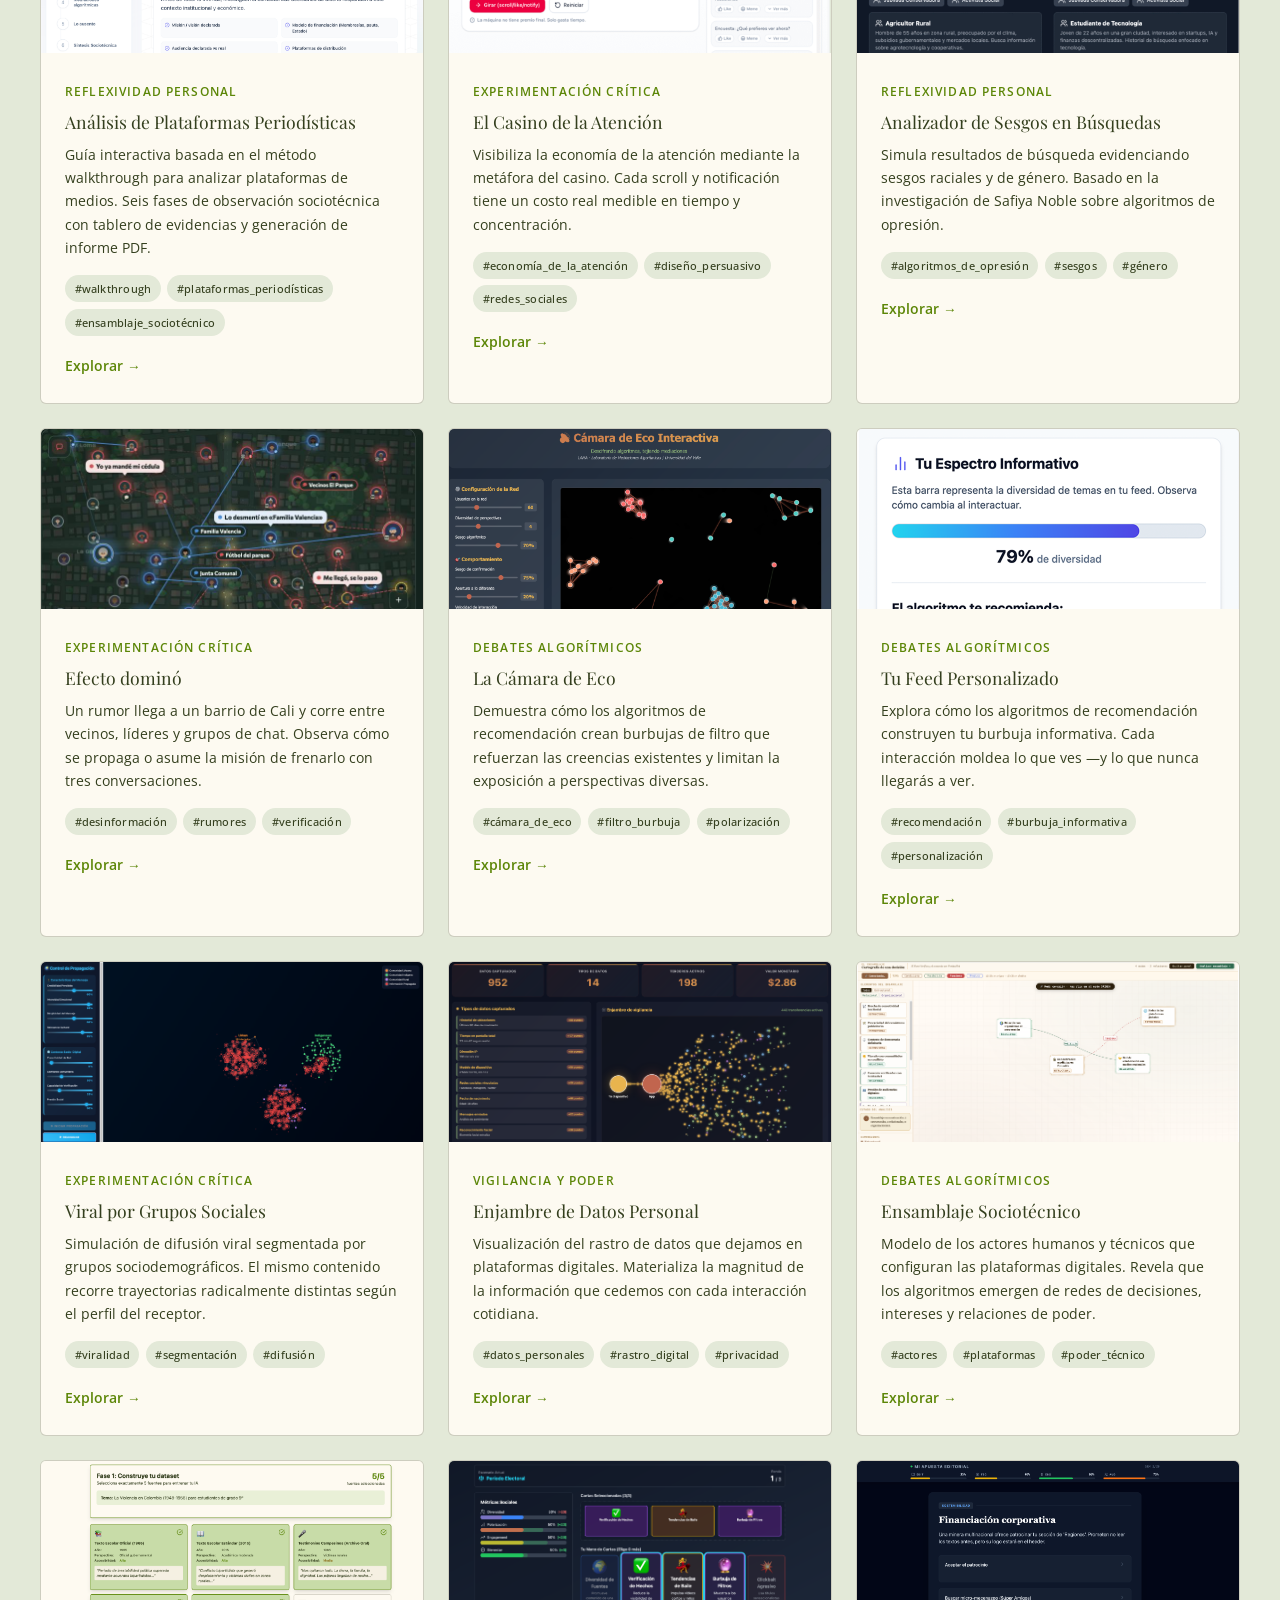
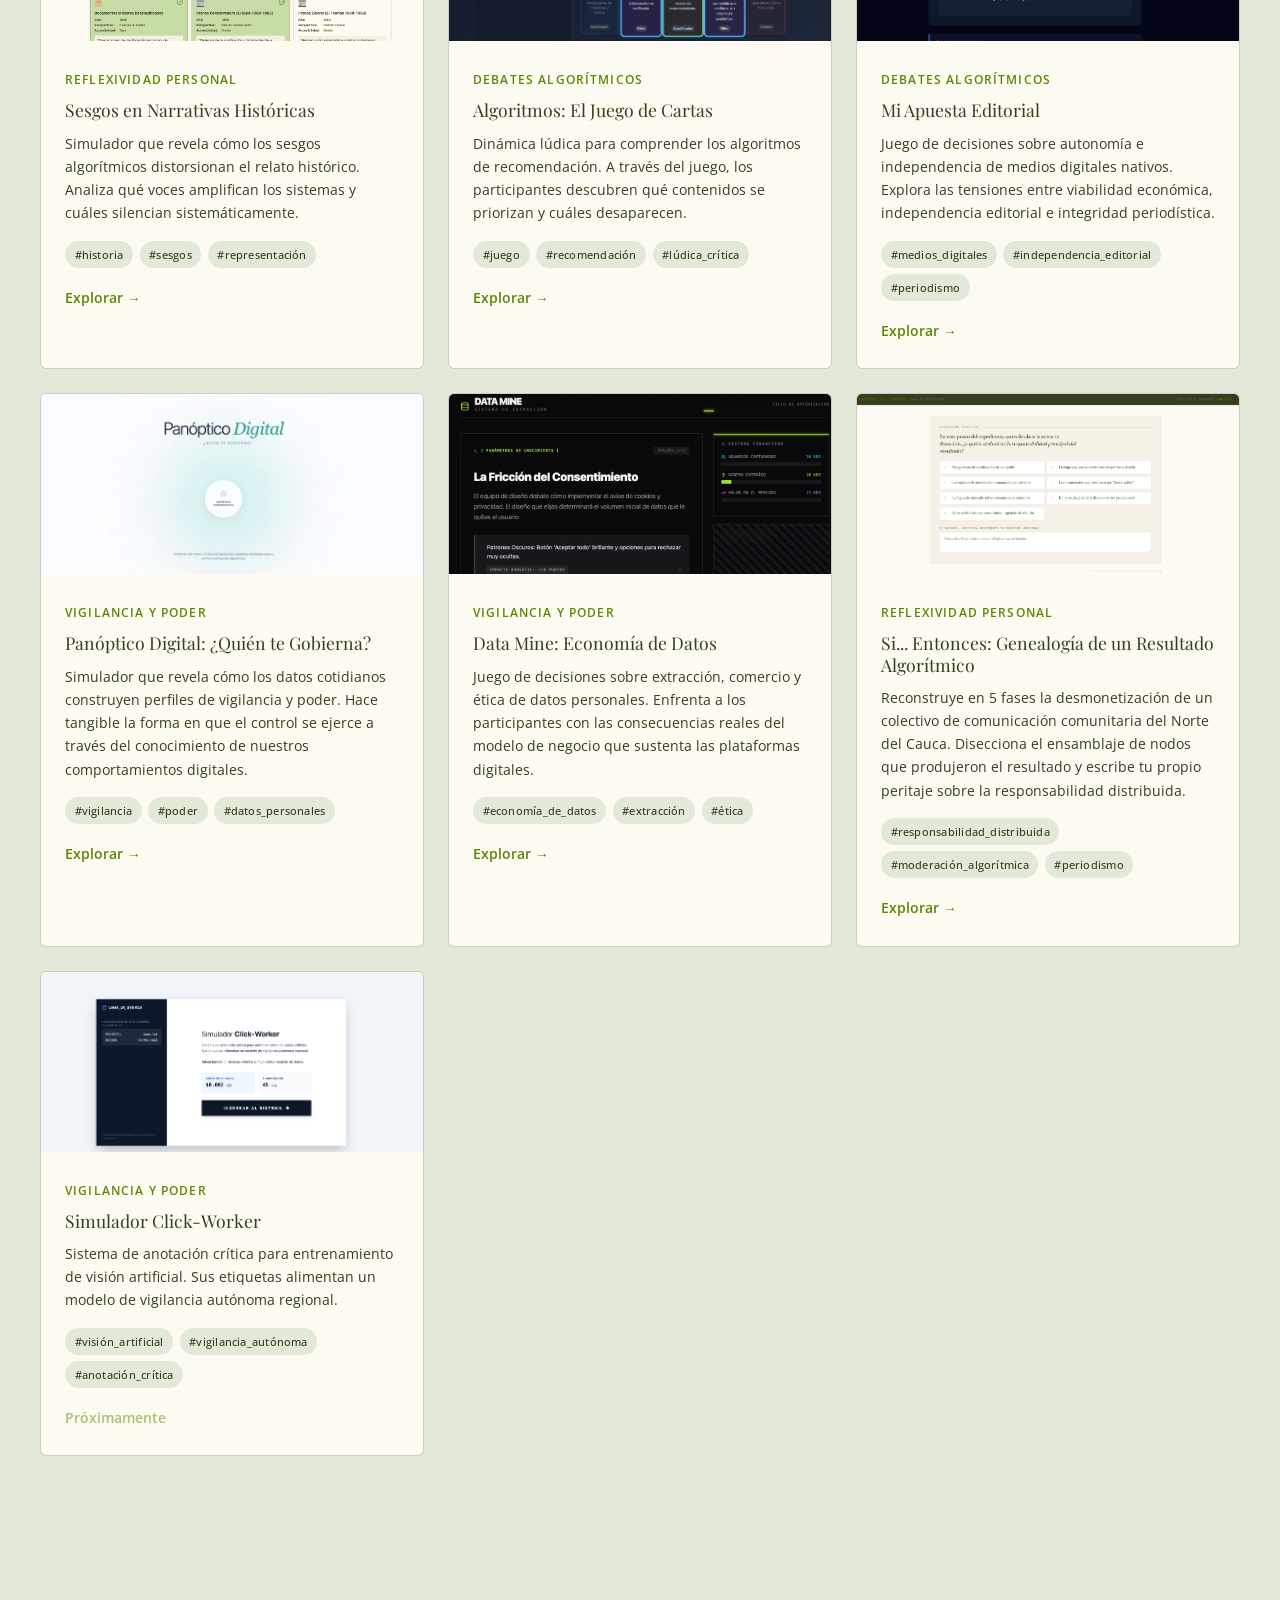
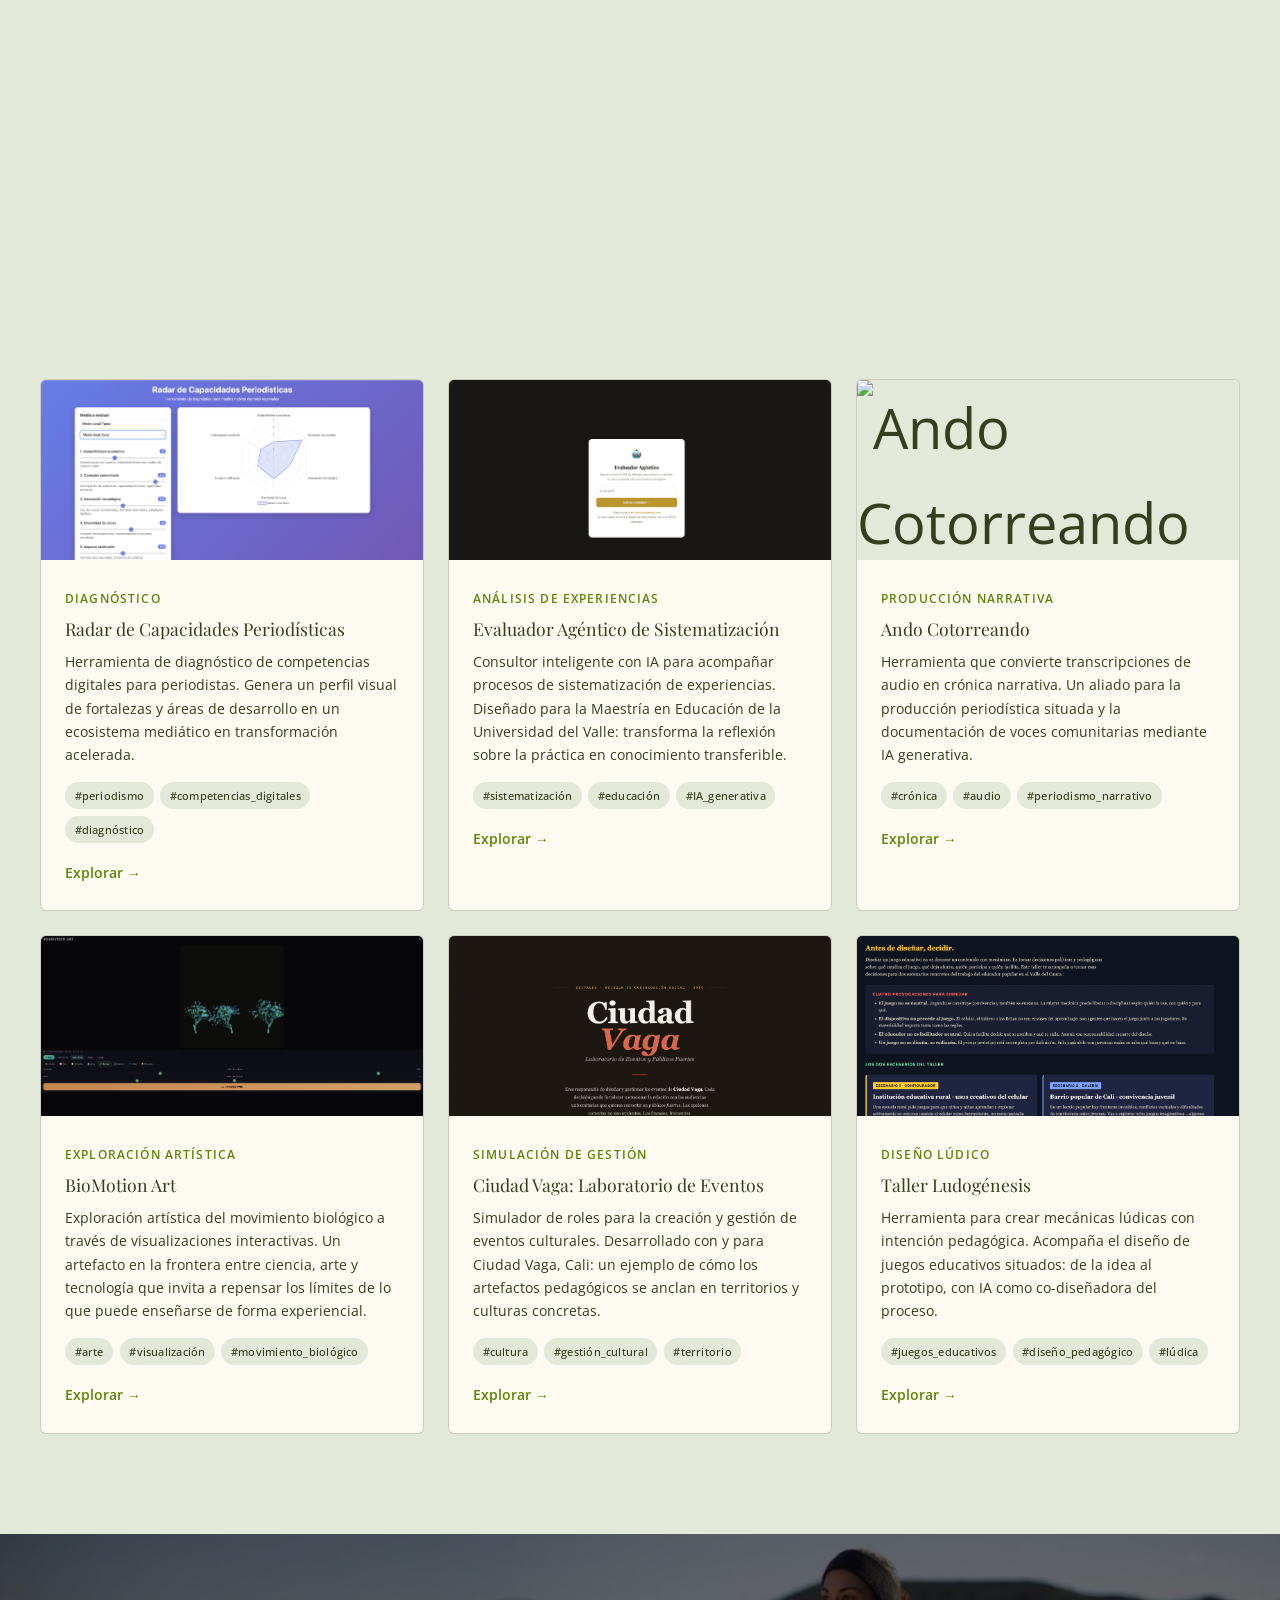
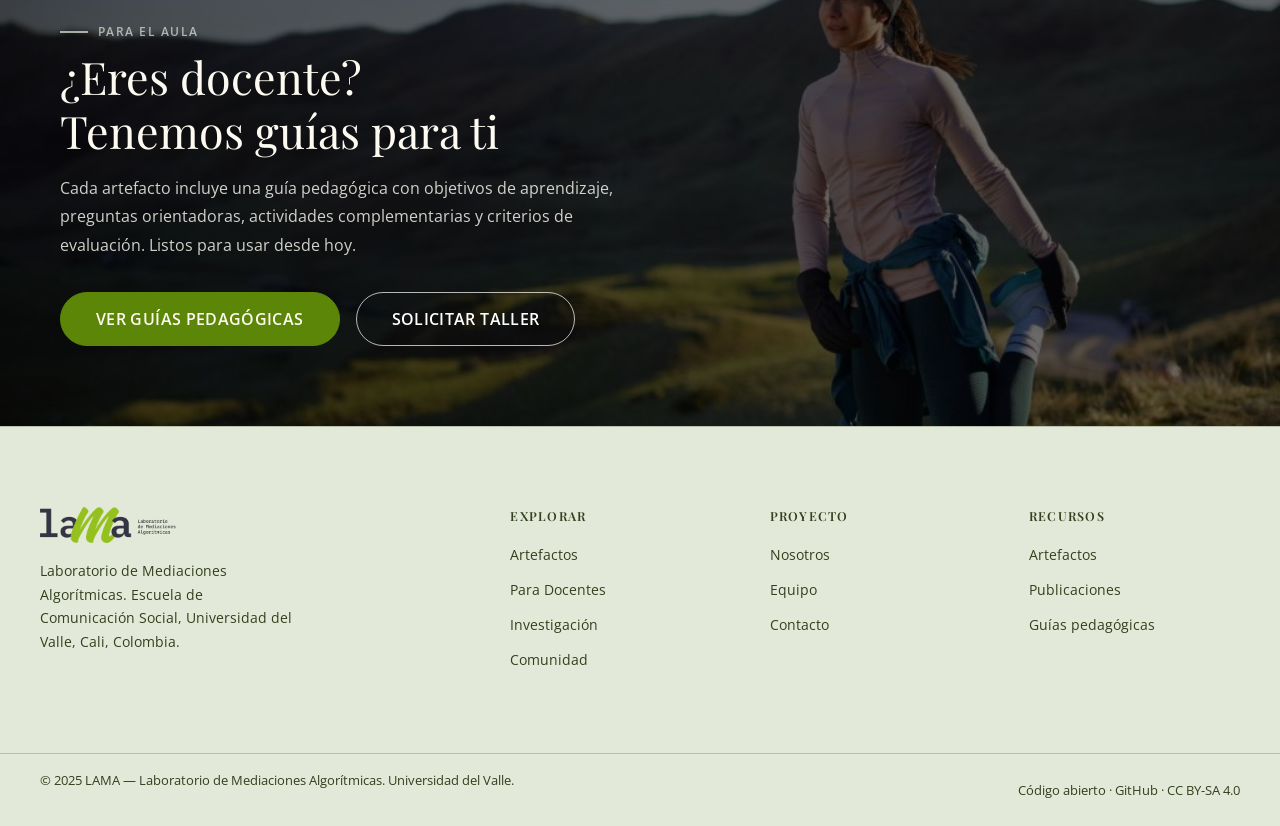
==== commit d65e79ad: "Actualiza la tarjeta de Verifica a sus tres casos Nueva descripción y miniatura con la portada de ca" ====
--- a/artefactos.html
+++ b/artefactos.html
@@ -98,11 +98,11 @@
     <div class="cards">
 
       <div class="card" data-cat="experimental">
-        <div class="card-thumb"><img src="assets/img/Artefactos/verifica.png" alt="Verifica: portada del caso La cadena del San Rafael, con la cadena viral en un teléfono"></div>
+        <div class="card-thumb"><img src="assets/img/Artefactos/verifica.png" alt="Verifica: portada con los tres casos, La cadena del San Rafael, El 38 % y La consulta"></div>
         <div class="card-body">
           <span class="card-badge">Experimentación crítica</span>
           <h3>Verifica</h3>
-          <p>Cada estudiante verifica una cadena viral ficticia con tiempo limitado, califica sus afirmaciones citando pistas y compara su recorrido en plenaria.</p>
+          <p>Tres casos de verificación con tiempo limitado: una cadena viral, un discurso con cifras y una campaña segmentada. Cada estudiante investiga, califica afirmaciones citando pistas y compara su recorrido en plenaria.</p>
           <div class="card-tags">
             <span class="tag">#verificación</span>
             <span class="tag">#desinformación</span>
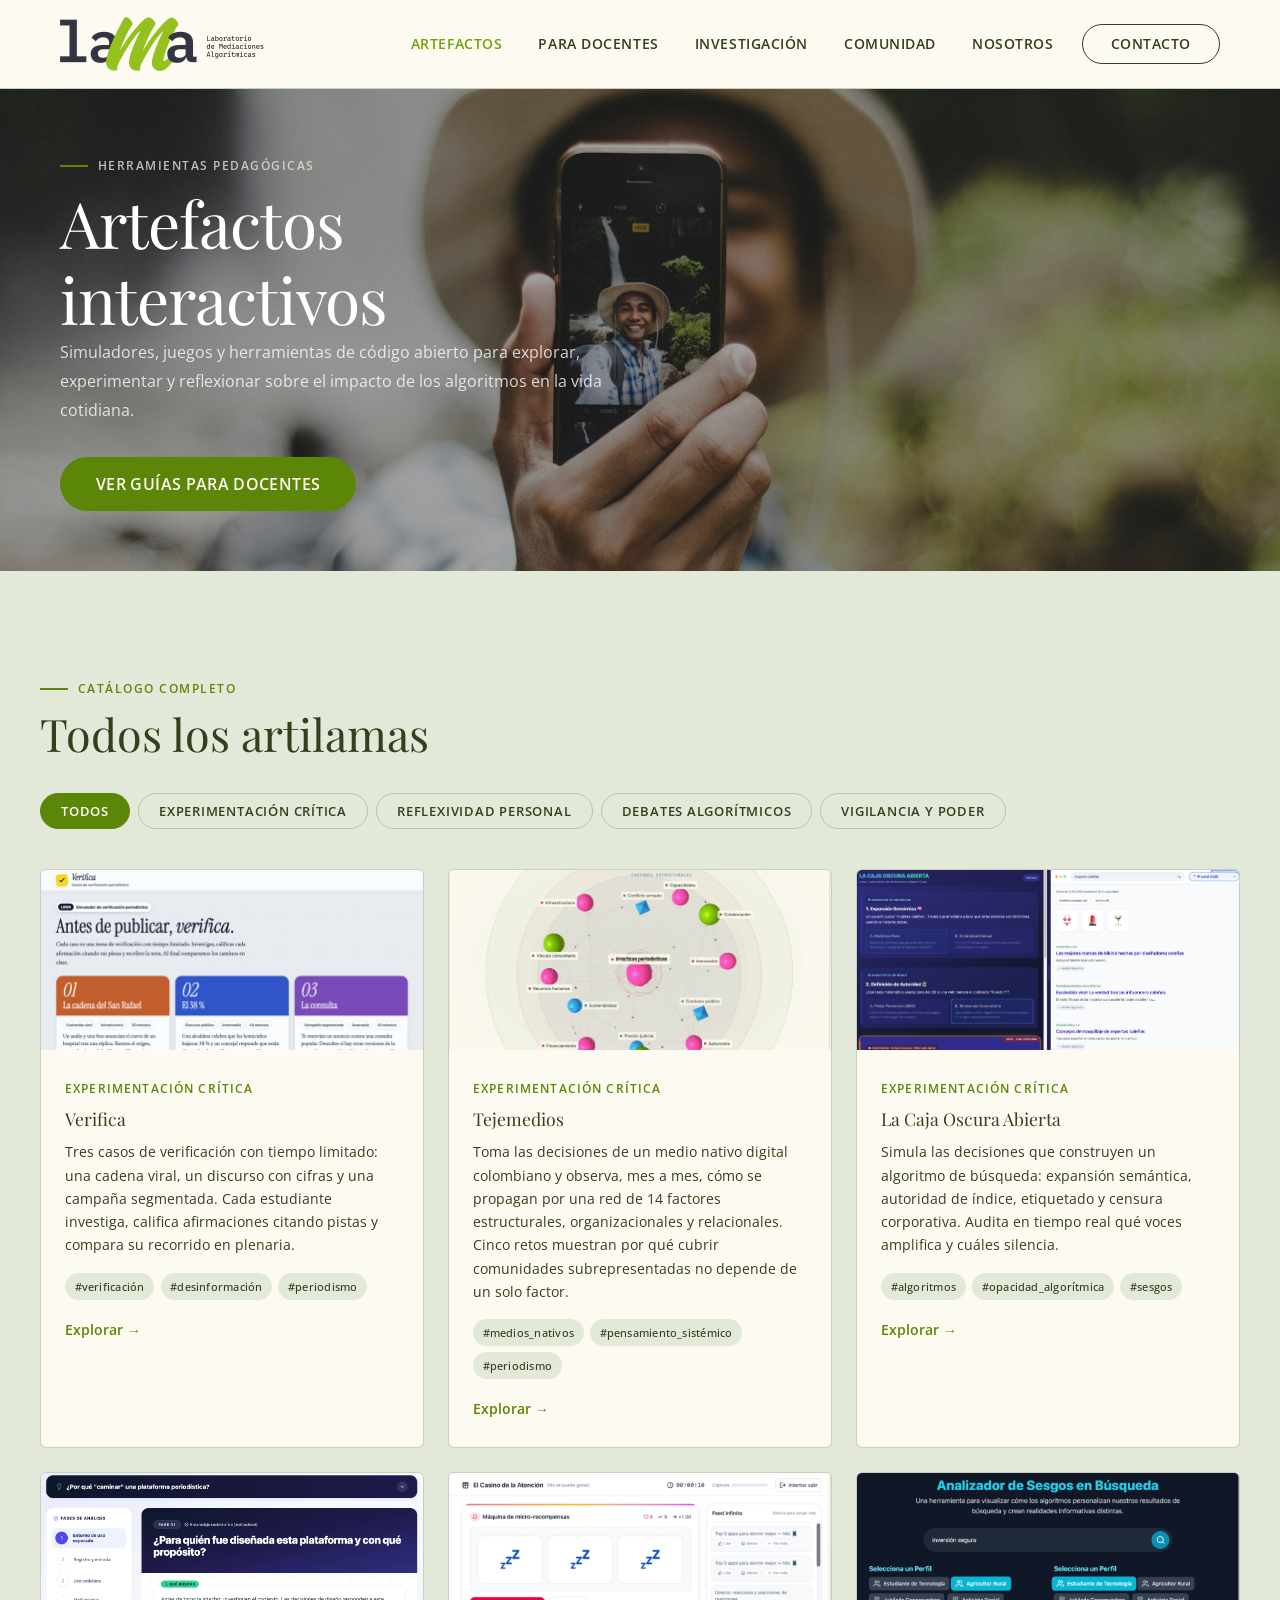
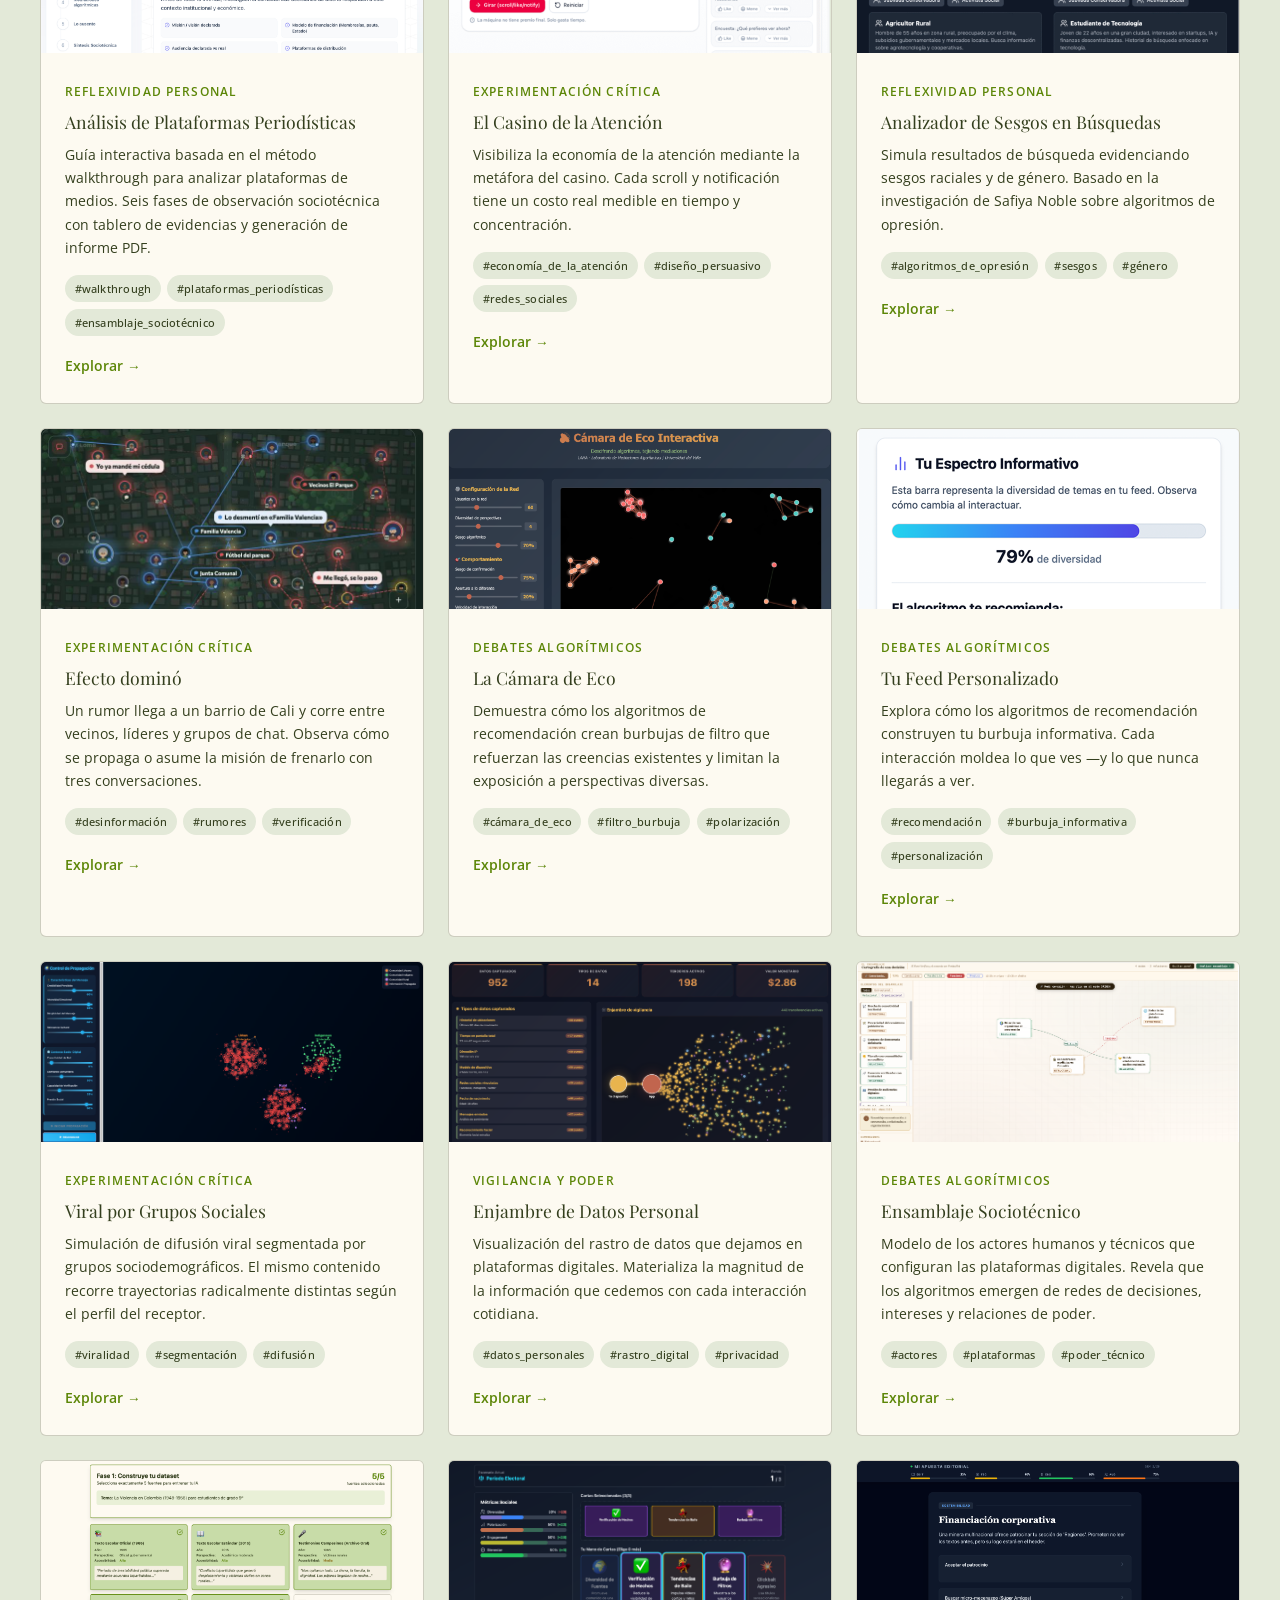
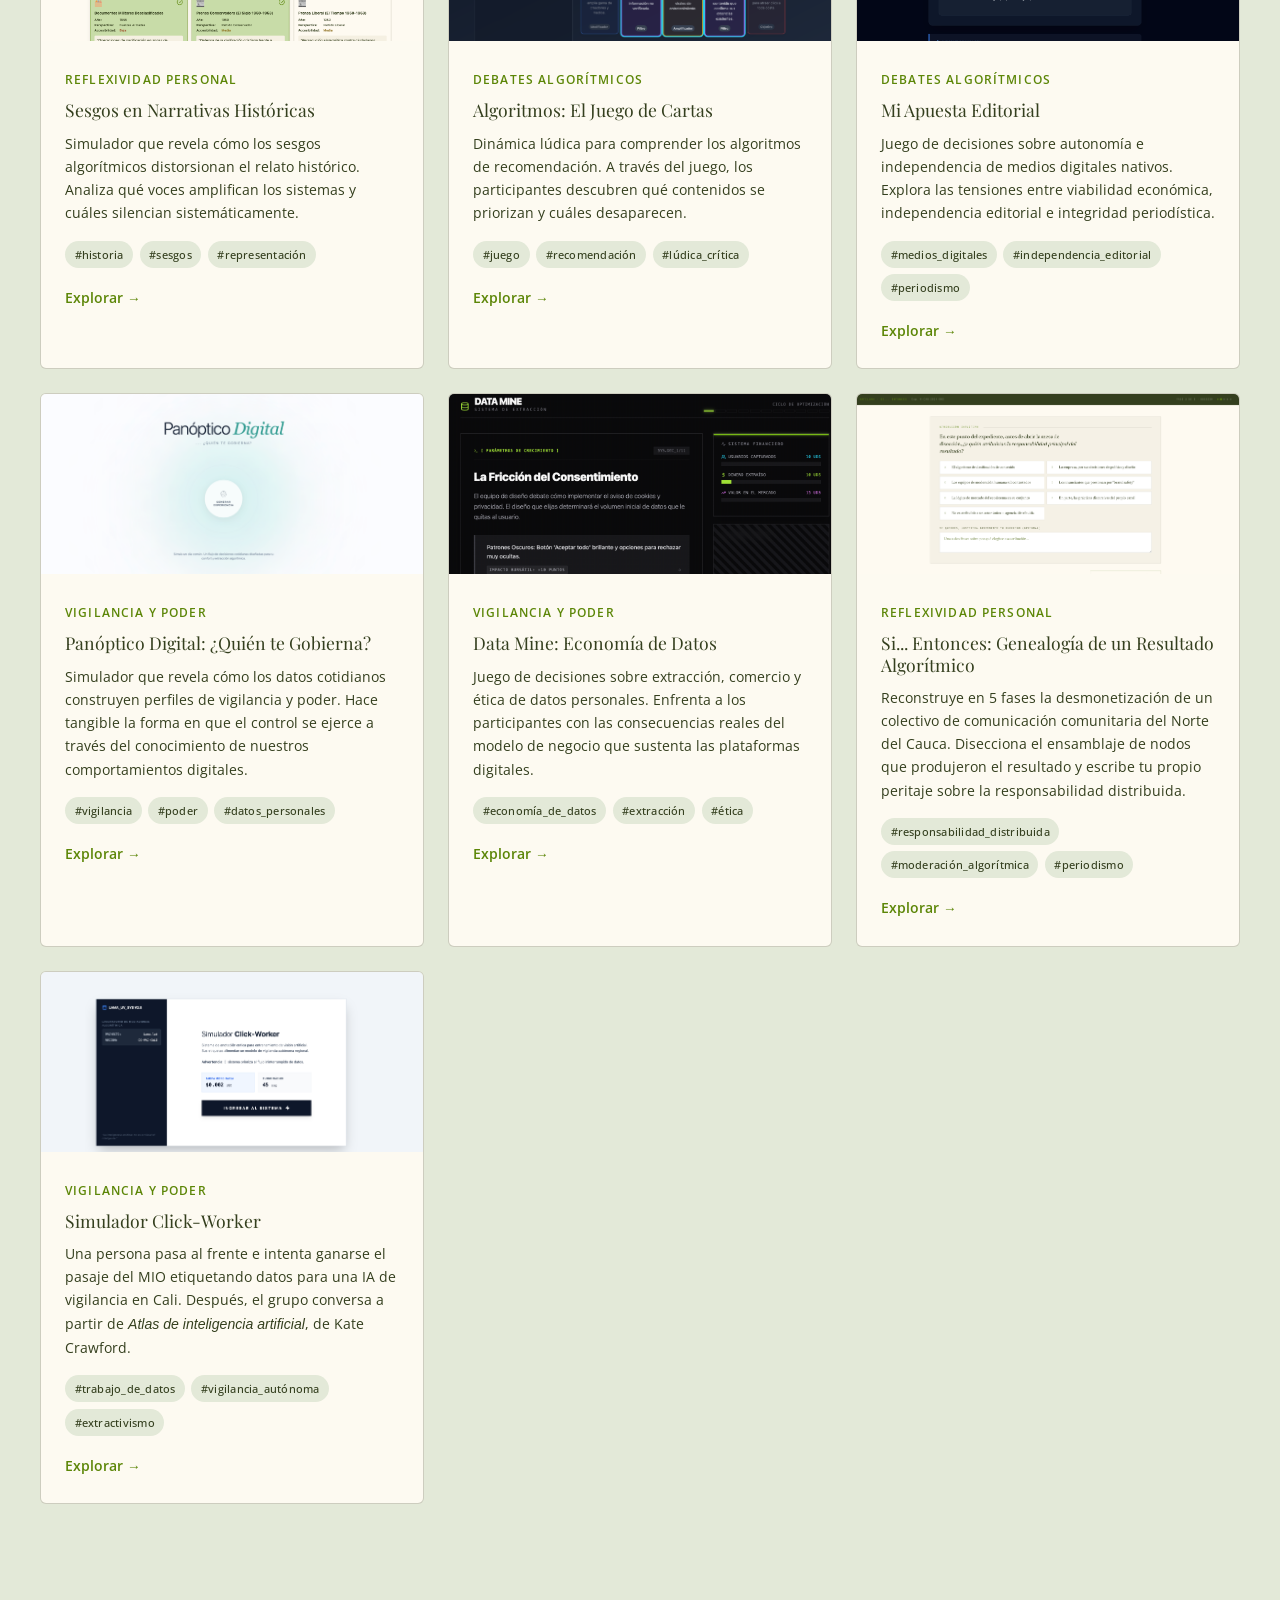
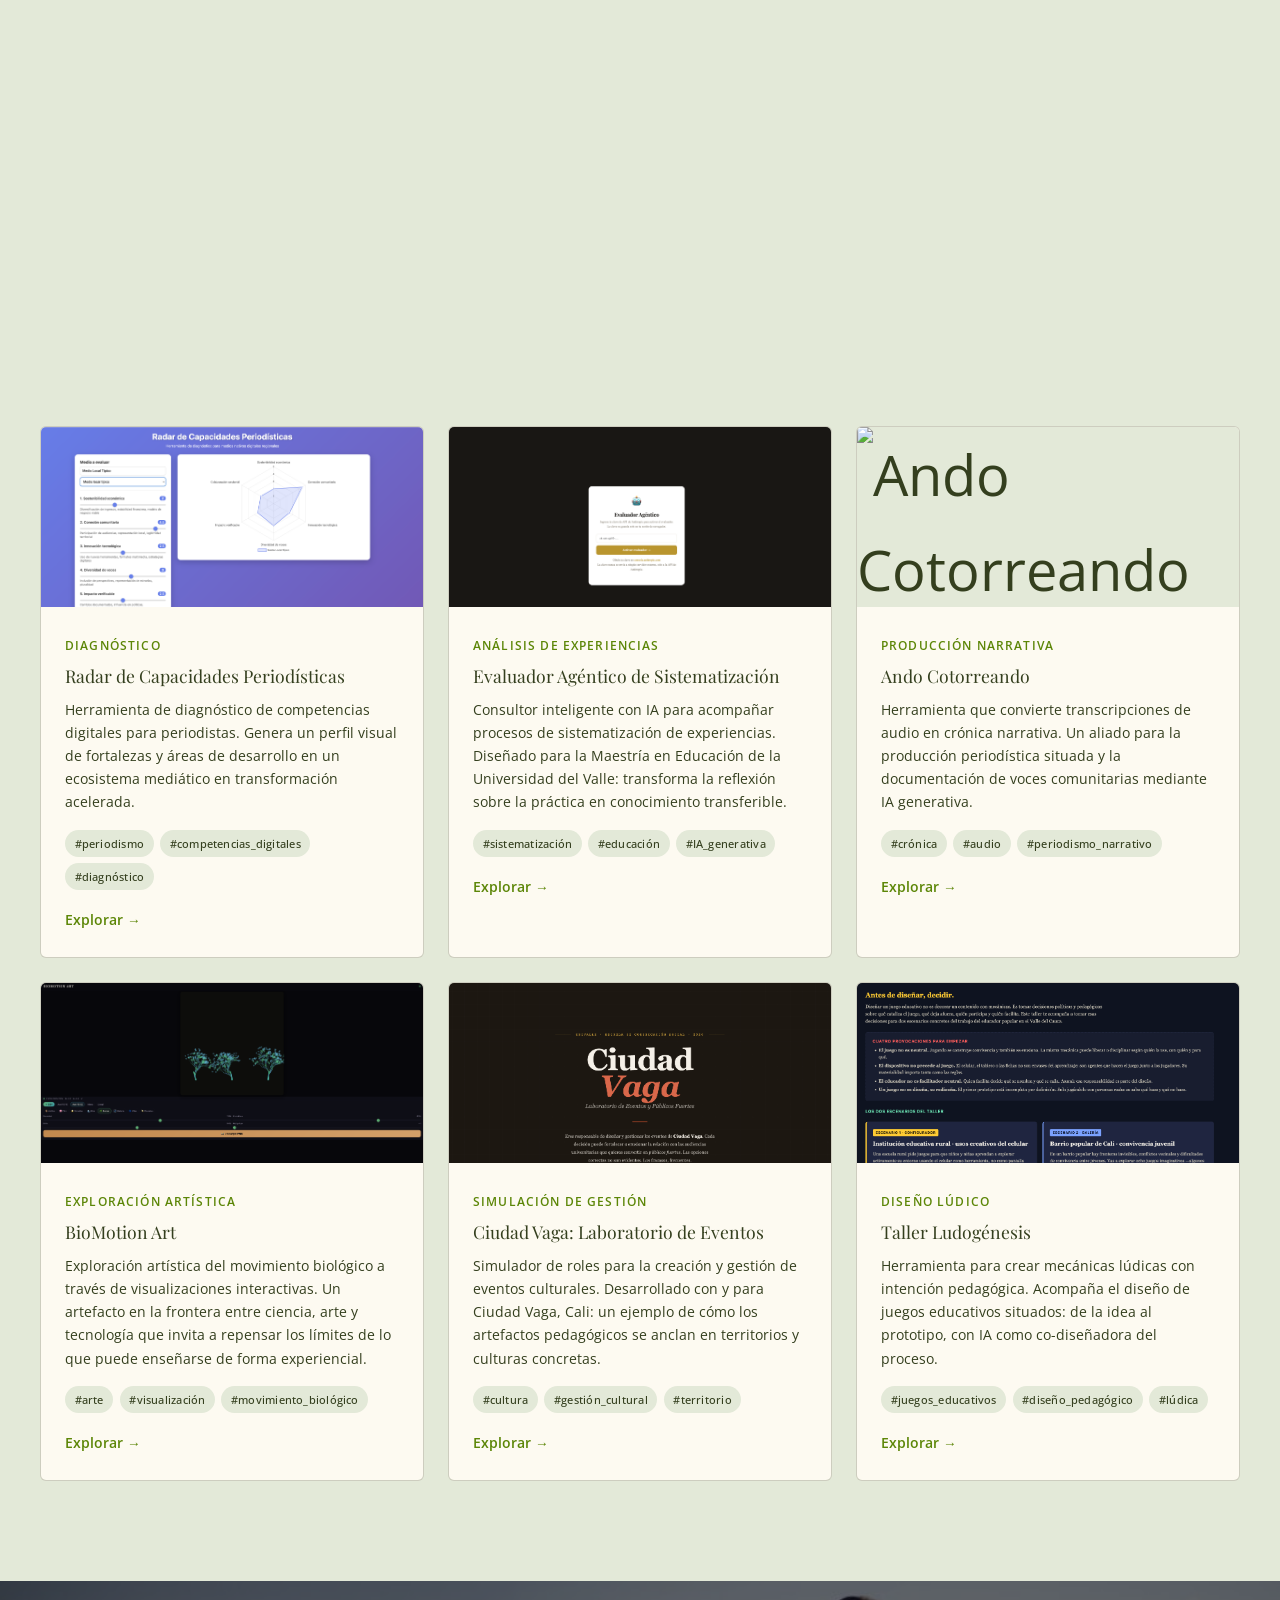
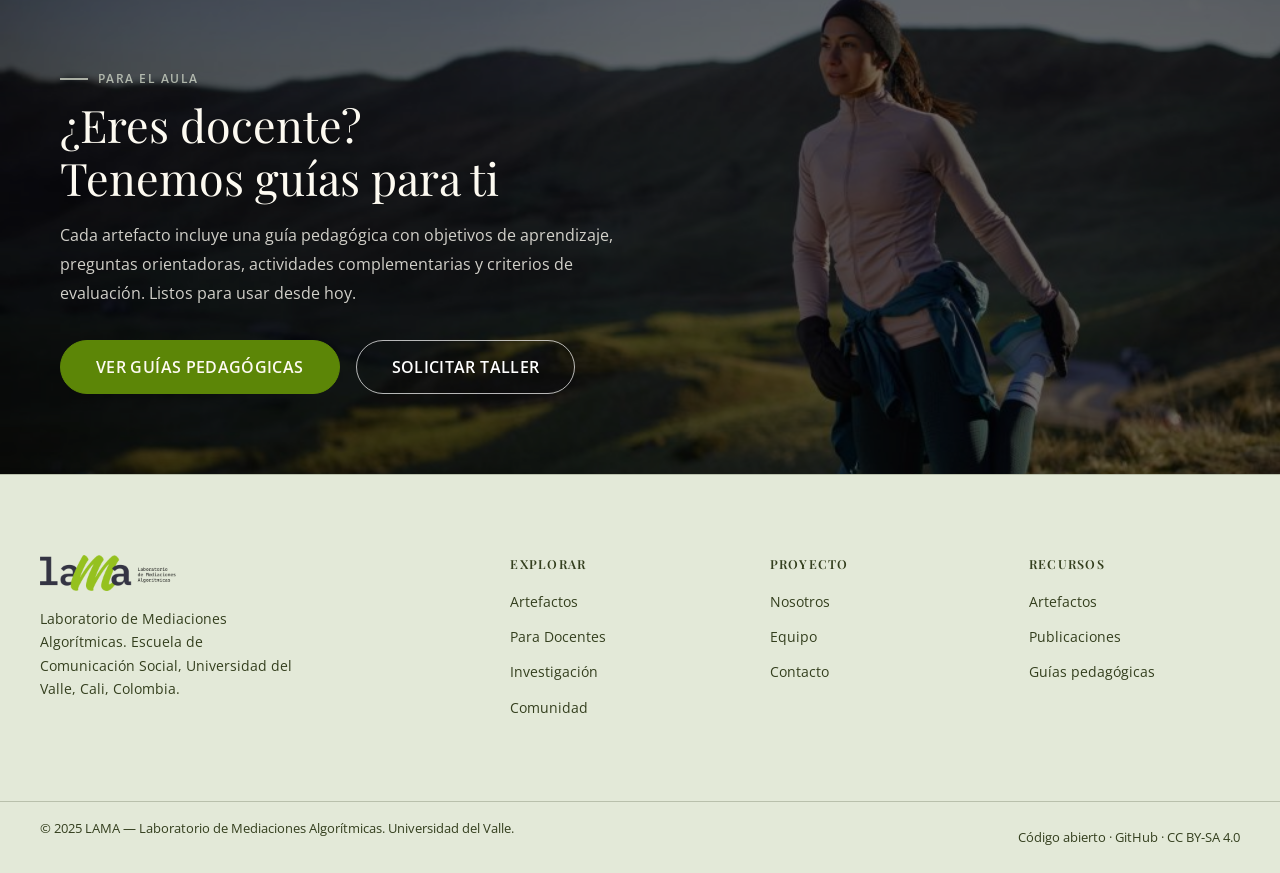
==== commit 37cf09d7: "Publica Click-Worker en la página de artefactos La ficha pasa de «Próximamente» a «Explorar →» y enl" ====
--- a/artefactos.html
+++ b/artefactos.html
@@ -474,13 +474,13 @@
         <div class="card-body">
           <span class="card-badge">Vigilancia y poder</span>
           <h3>Simulador Click-Worker</h3>
-          <p>Sistema de anotación crítica para entrenamiento de visión artificial. Sus etiquetas alimentan un modelo de vigilancia autónoma regional.</p>
-          <div class="card-tags">
-            <span class="tag">#visión_artificial</span>
+          <p>Una persona pasa al frente e intenta ganarse el pasaje del MIO etiquetando datos para una IA de vigilancia en Cali. Después, el grupo conversa a partir de <em>Atlas de inteligencia artificial</em>, de Kate Crawford.</p>
+          <div class="card-tags">
+            <span class="tag">#trabajo_de_datos</span>
             <span class="tag">#vigilancia_autónoma</span>
-            <span class="tag">#anotación_crítica</span>
-          </div>
-          <a href="#" class="card-cta" style="opacity:.5;pointer-events:none;cursor:default">Próximamente</a>
+            <span class="tag">#extractivismo</span>
+          </div>
+          <a href="https://simuladores.lama.lat/simuladores/click-worker/" class="card-cta" target="_blank" rel="noopener">Explorar →</a>
         </div>
       </div>
 
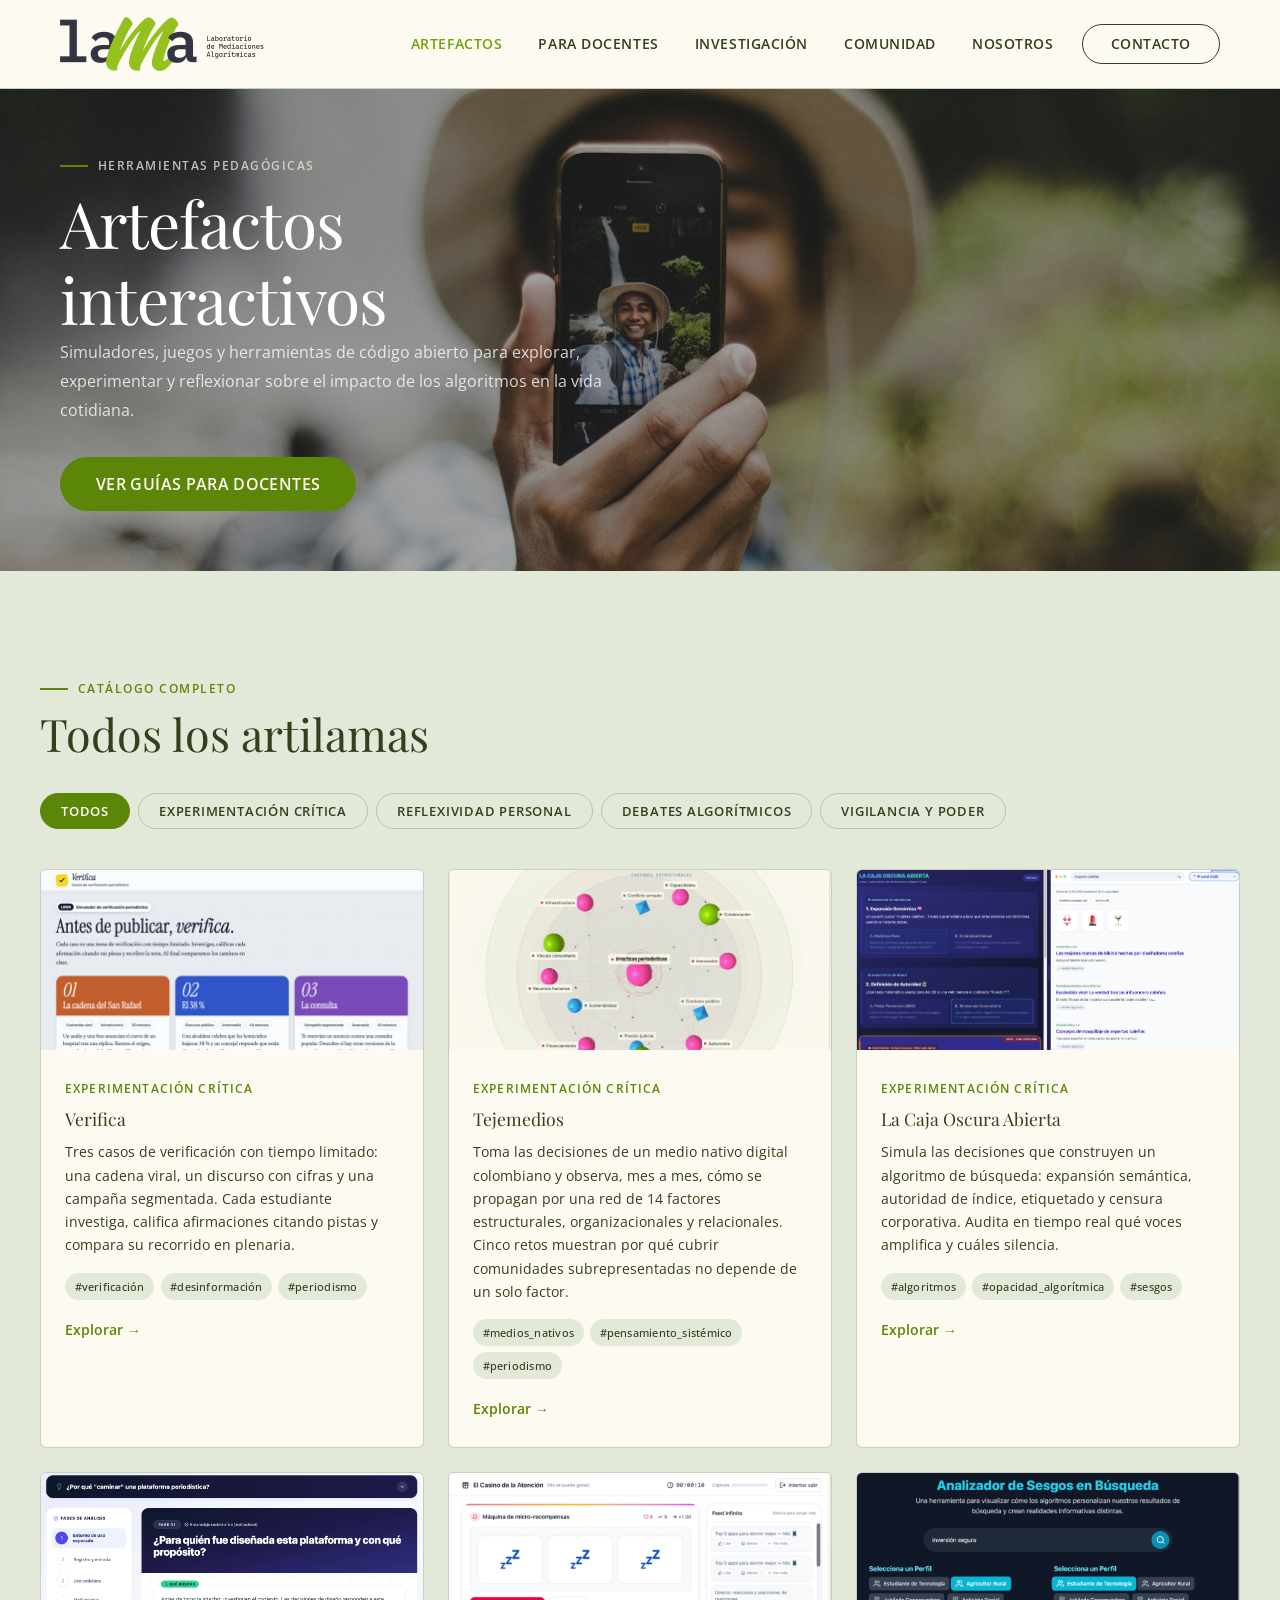
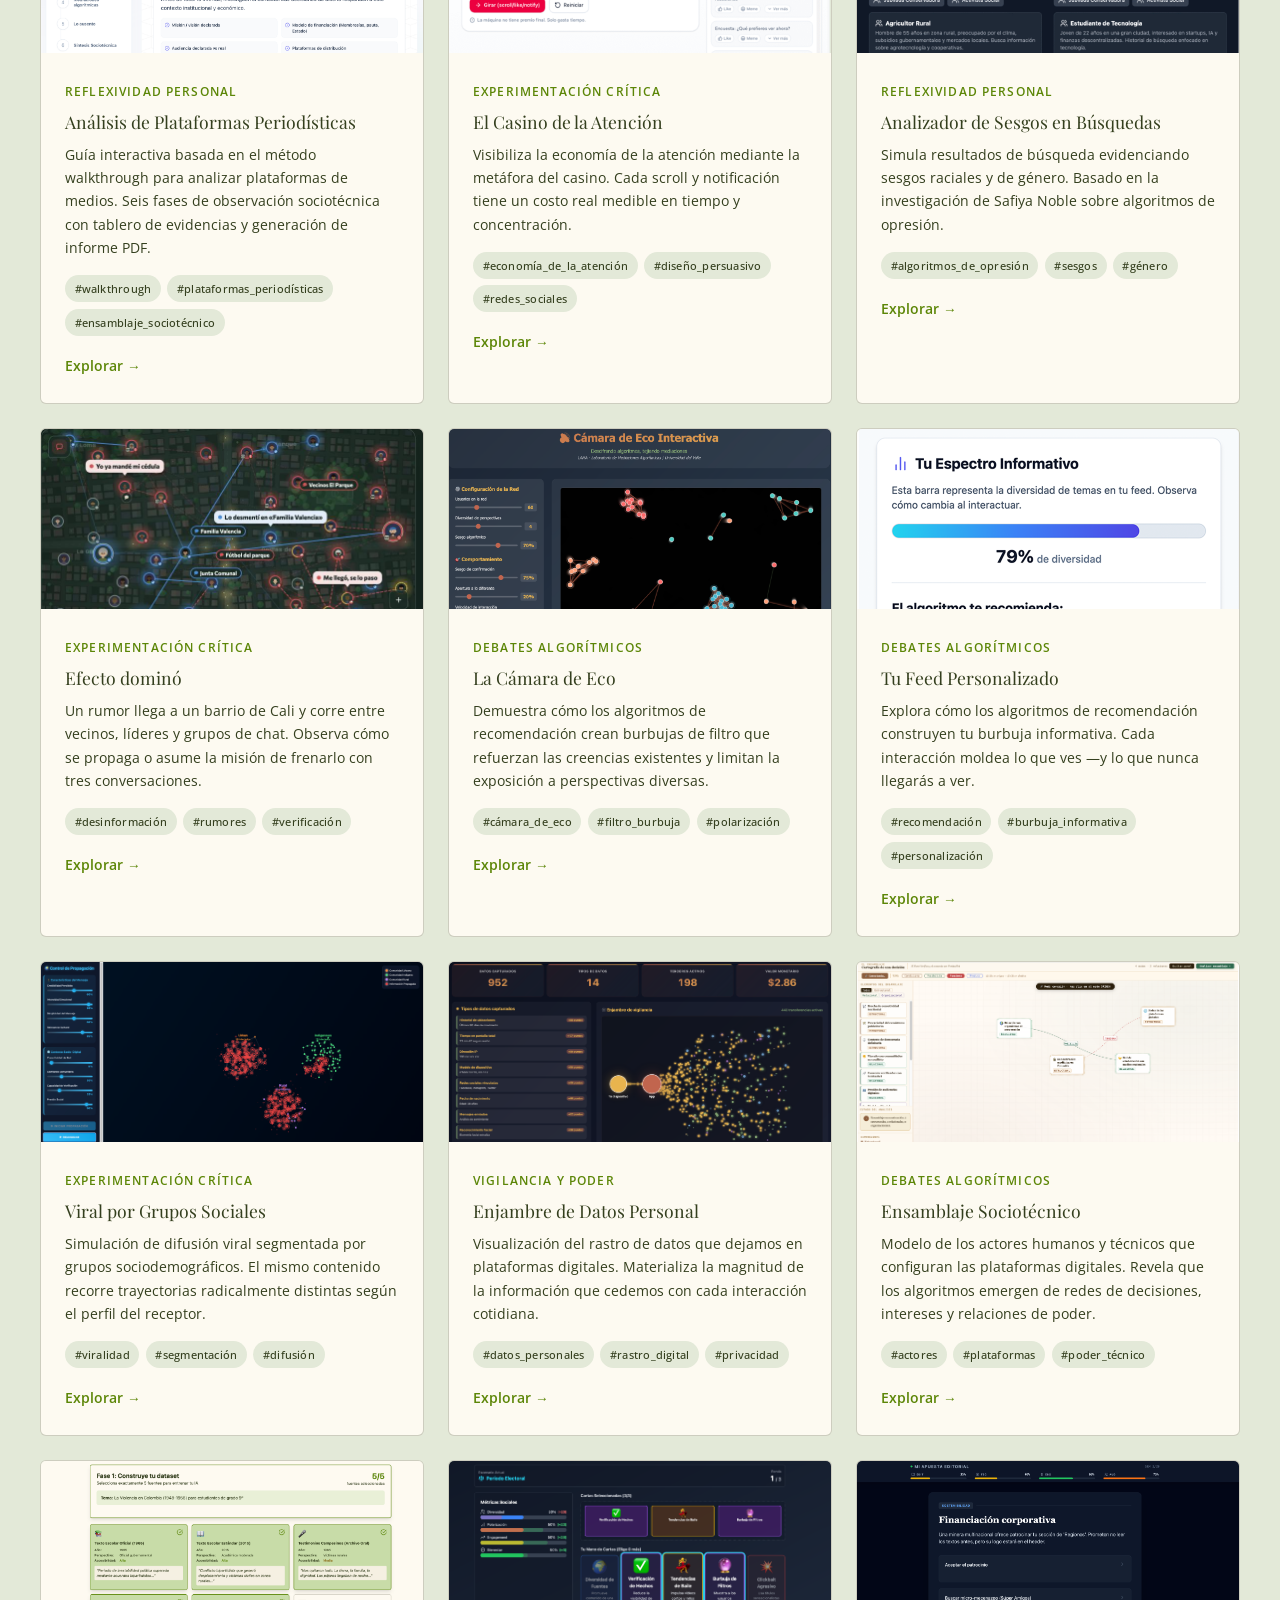
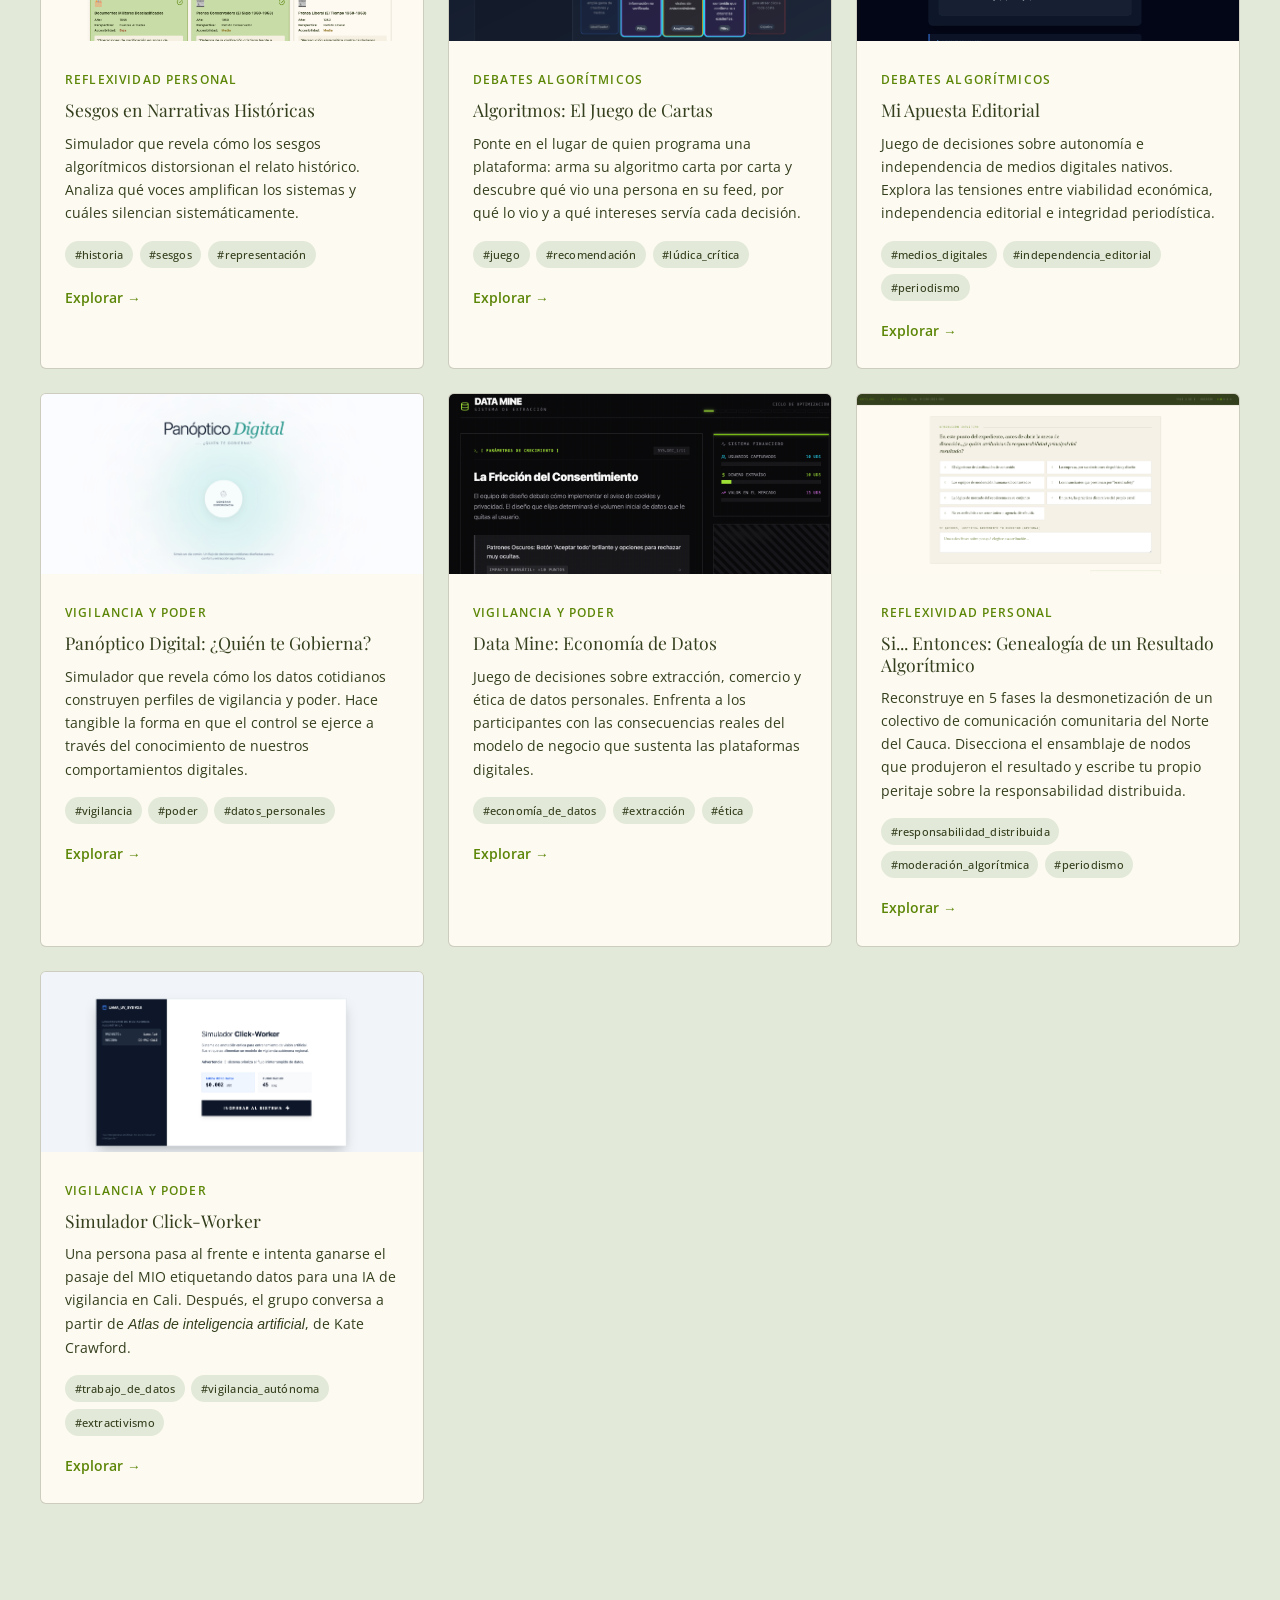
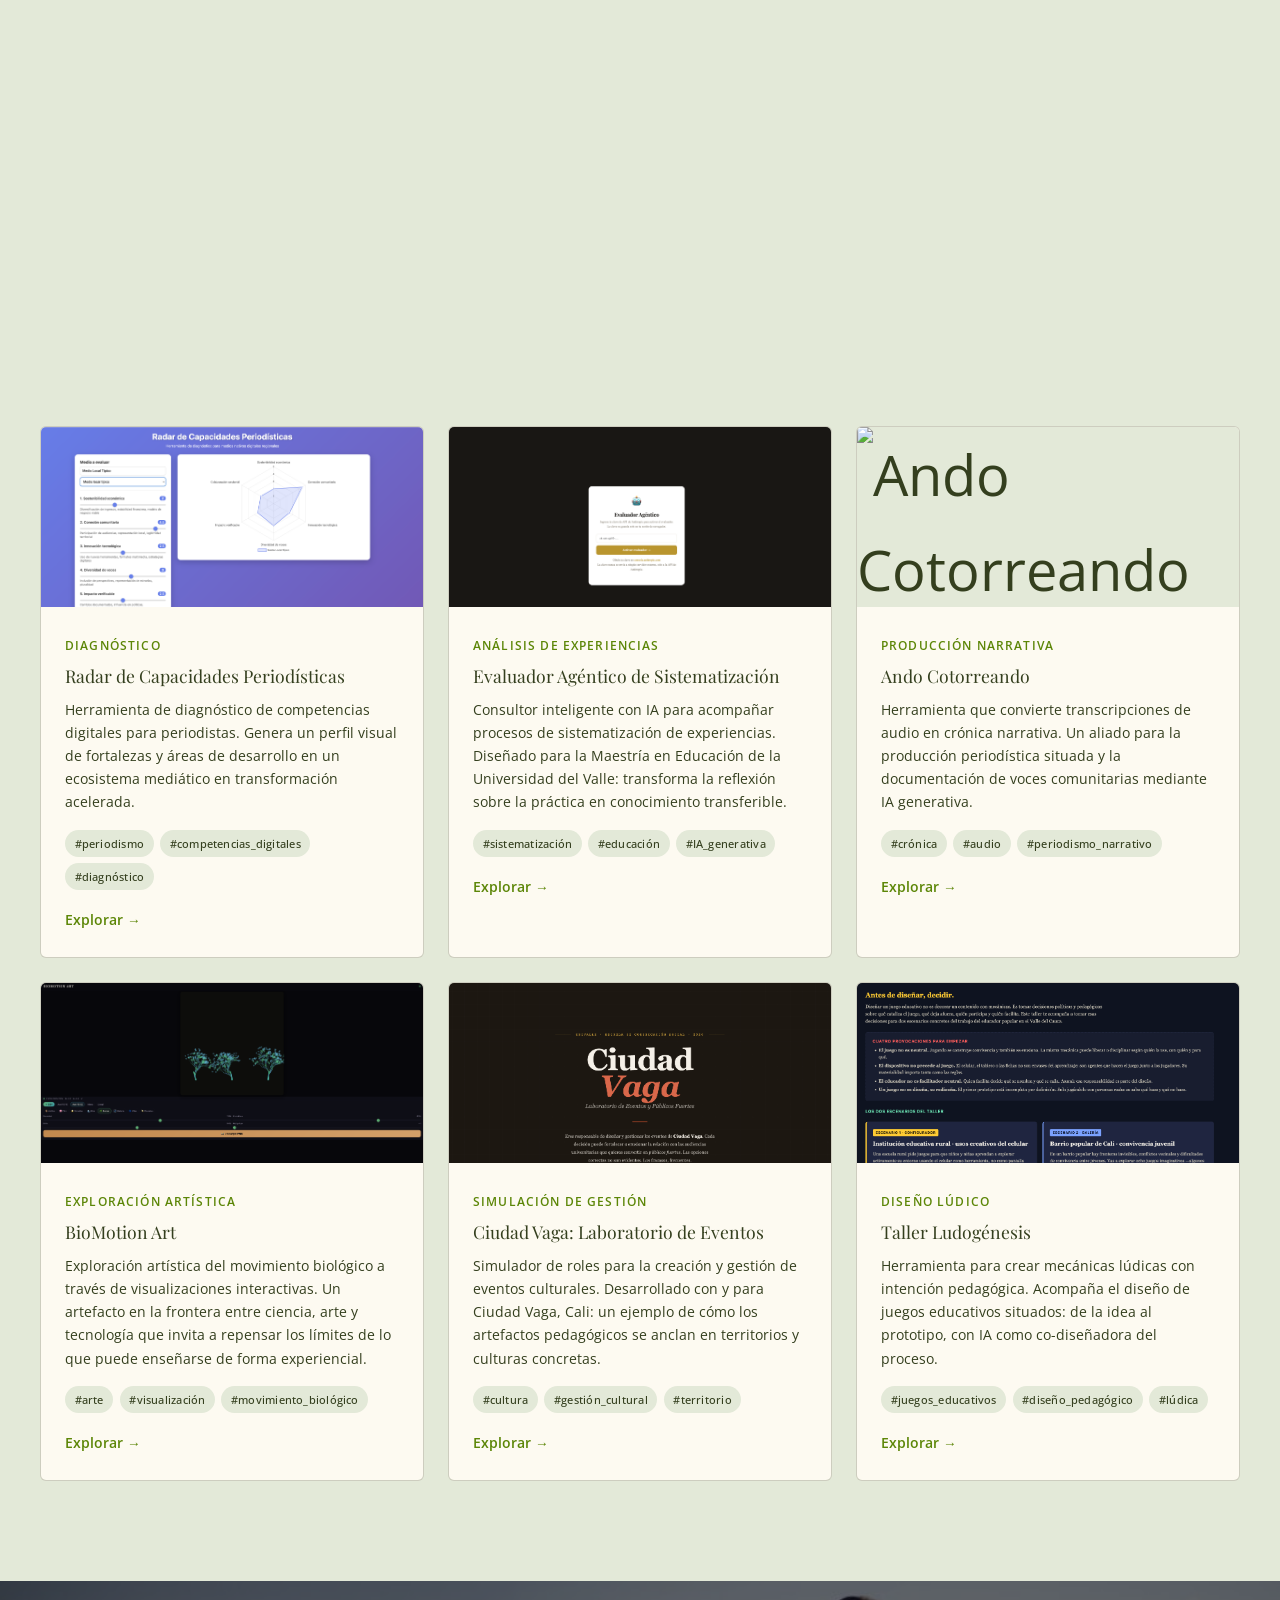
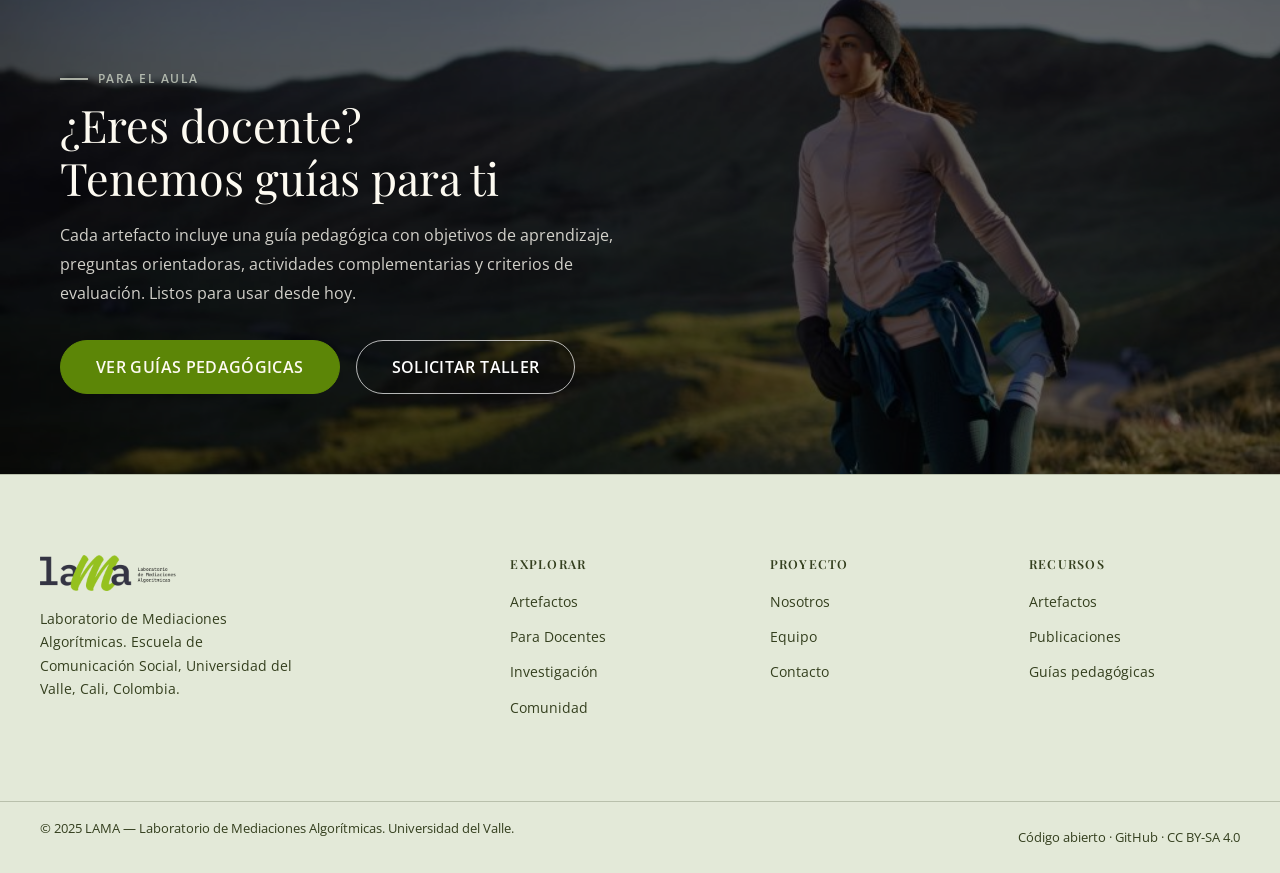
==== commit 1822c571: "Actualiza la descripción de Algoritmos: El Juego de Cartas Co-Authored-By: Claude Opus 5.5 <noreply@" ====
--- a/artefactos.html
+++ b/artefactos.html
@@ -399,7 +399,7 @@
         <div class="card-body">
           <span class="card-badge">Debates algorítmicos</span>
           <h3>Algoritmos: El Juego de Cartas</h3>
-          <p>Dinámica lúdica para comprender los algoritmos de recomendación. A través del juego, los participantes descubren qué contenidos se priorizan y cuáles desaparecen.</p>
+          <p>Ponte en el lugar de quien programa una plataforma: arma su algoritmo carta por carta y descubre qué vio una persona en su feed, por qué lo vio y a qué intereses servía cada decisión.</p>
           <div class="card-tags">
             <span class="tag">#juego</span>
             <span class="tag">#recomendación</span>
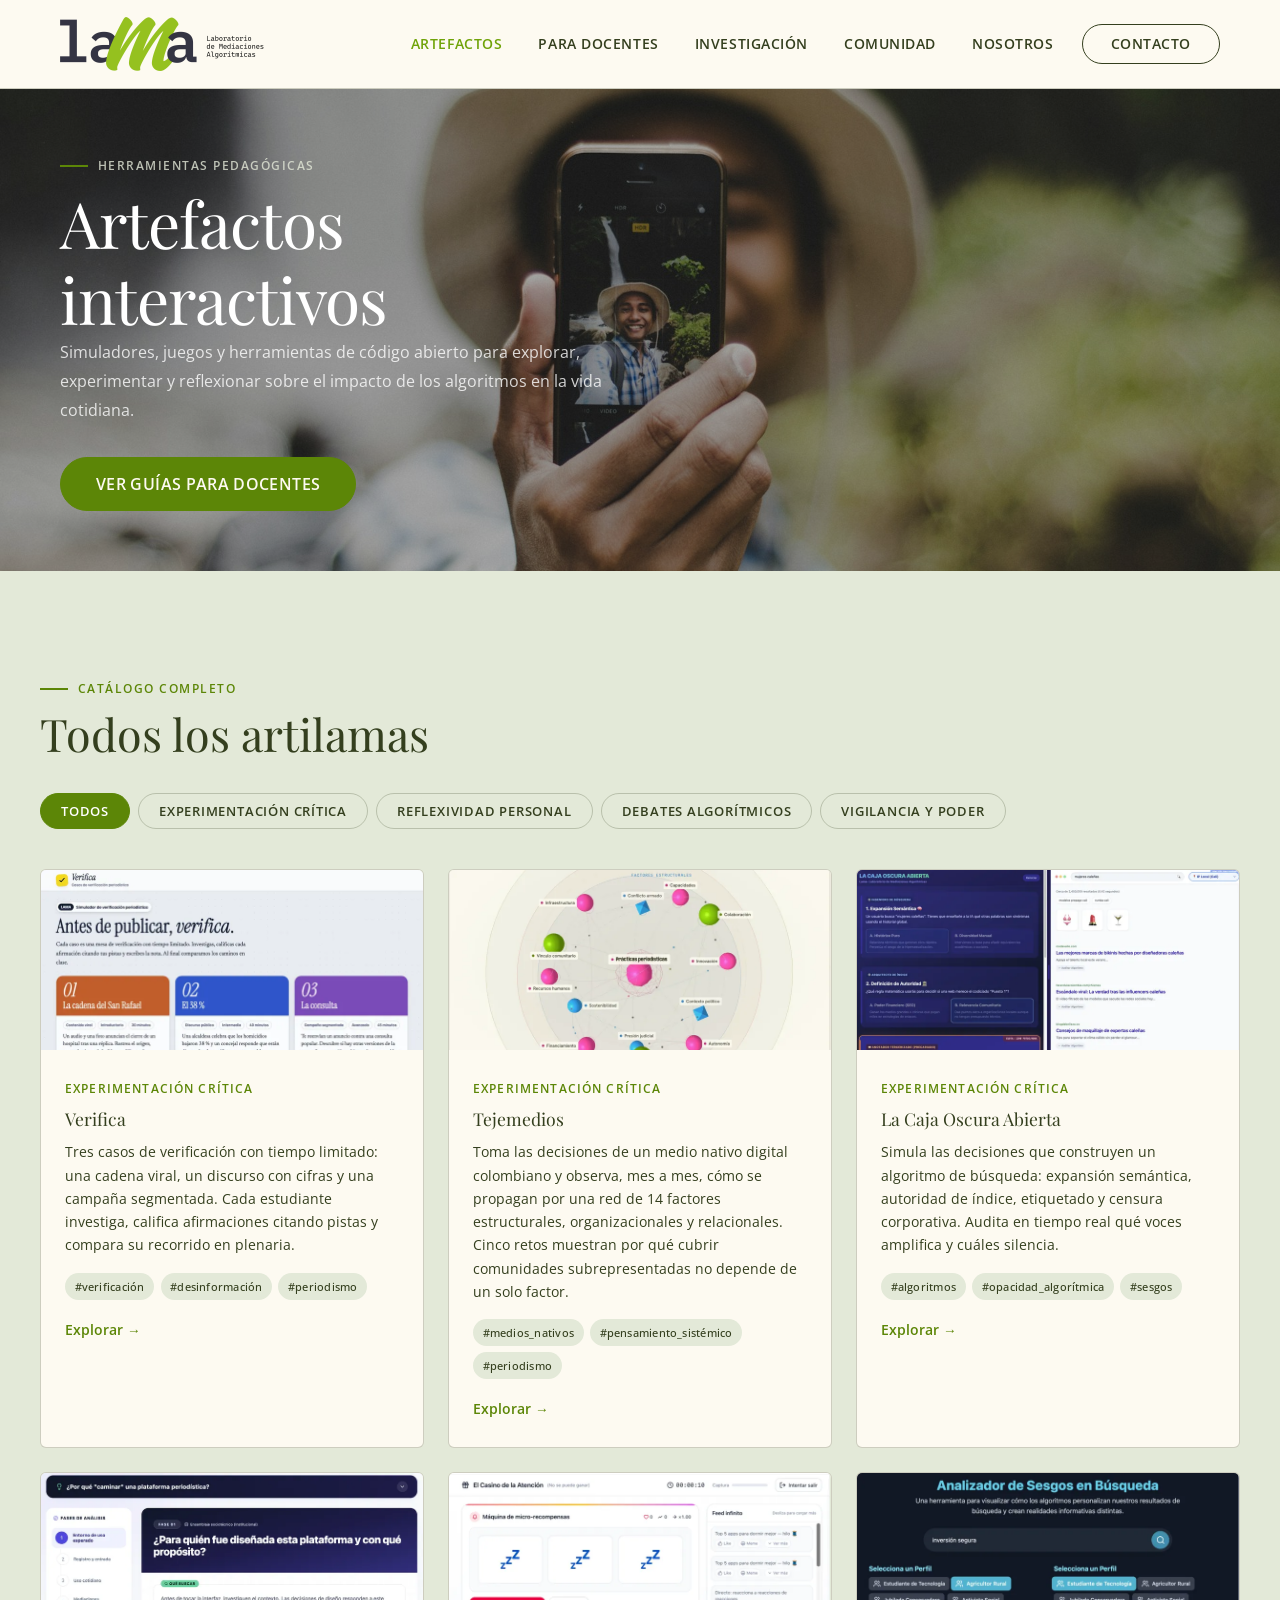
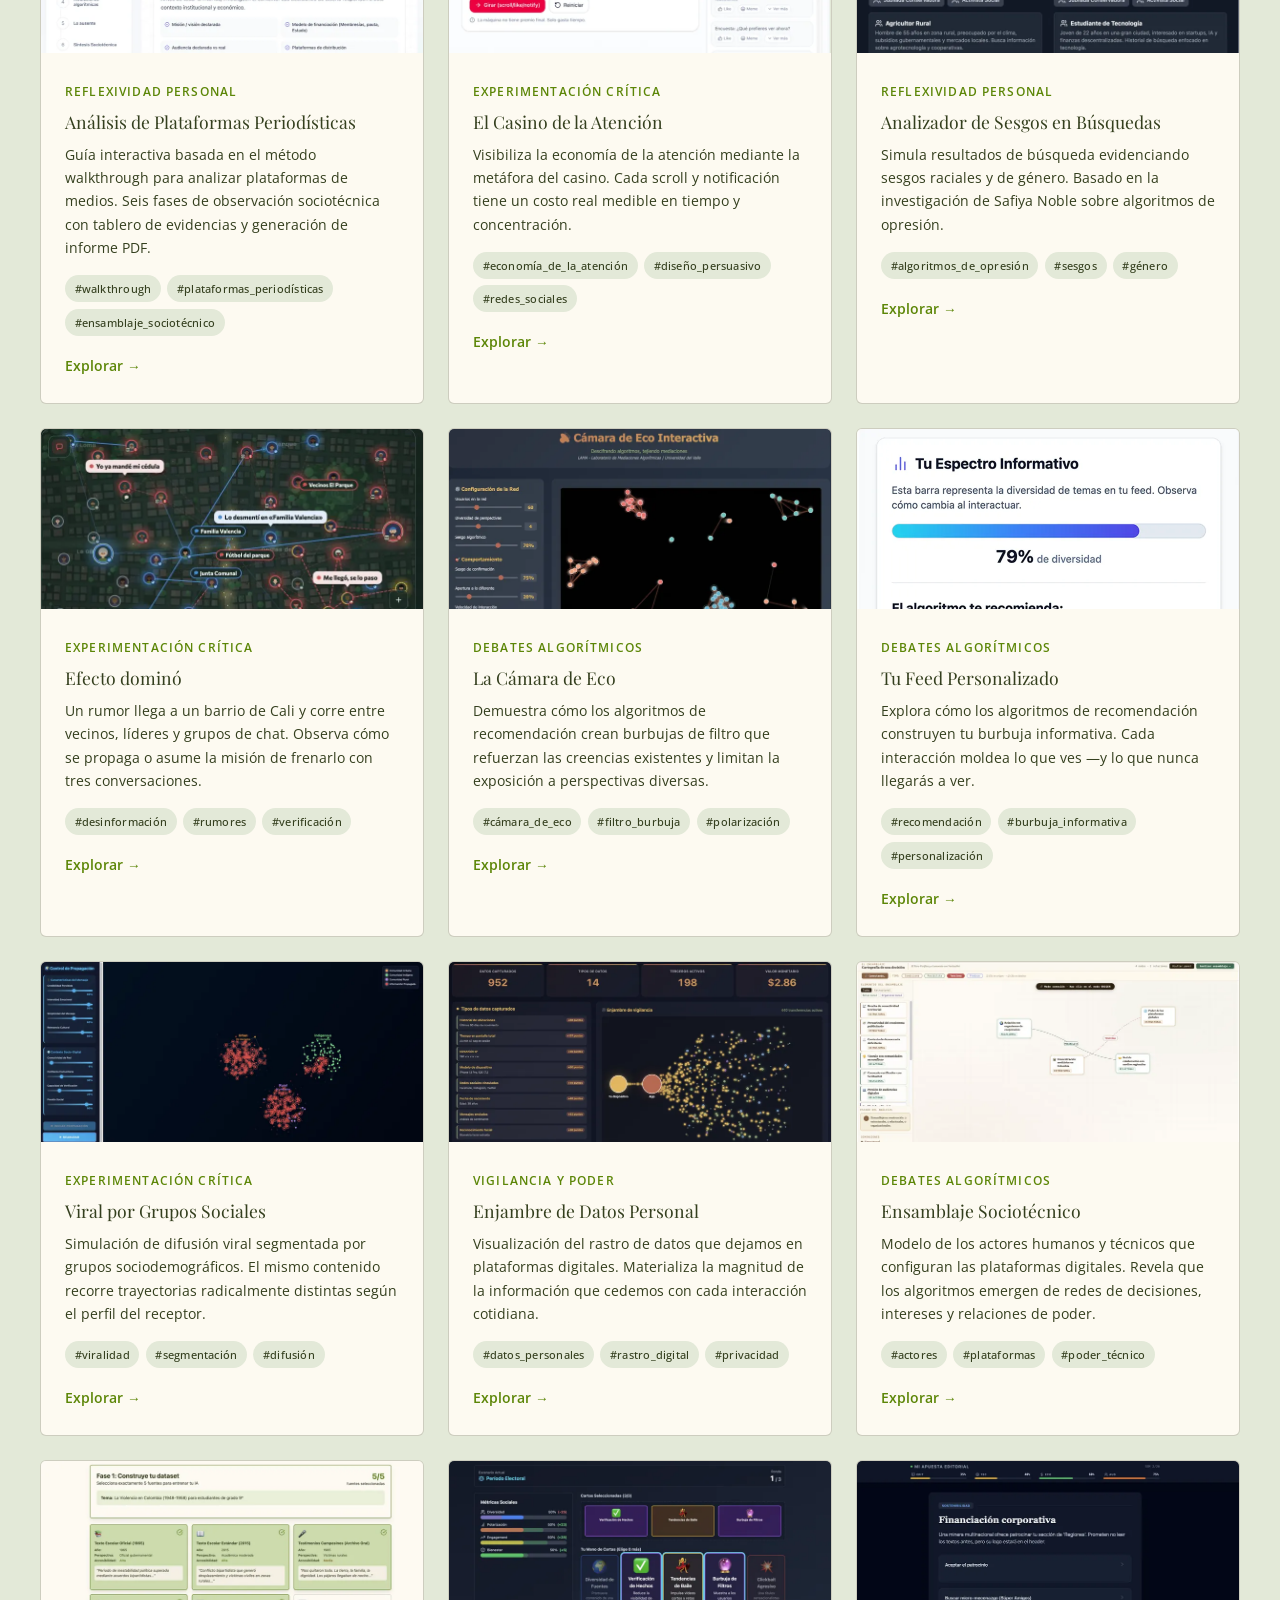
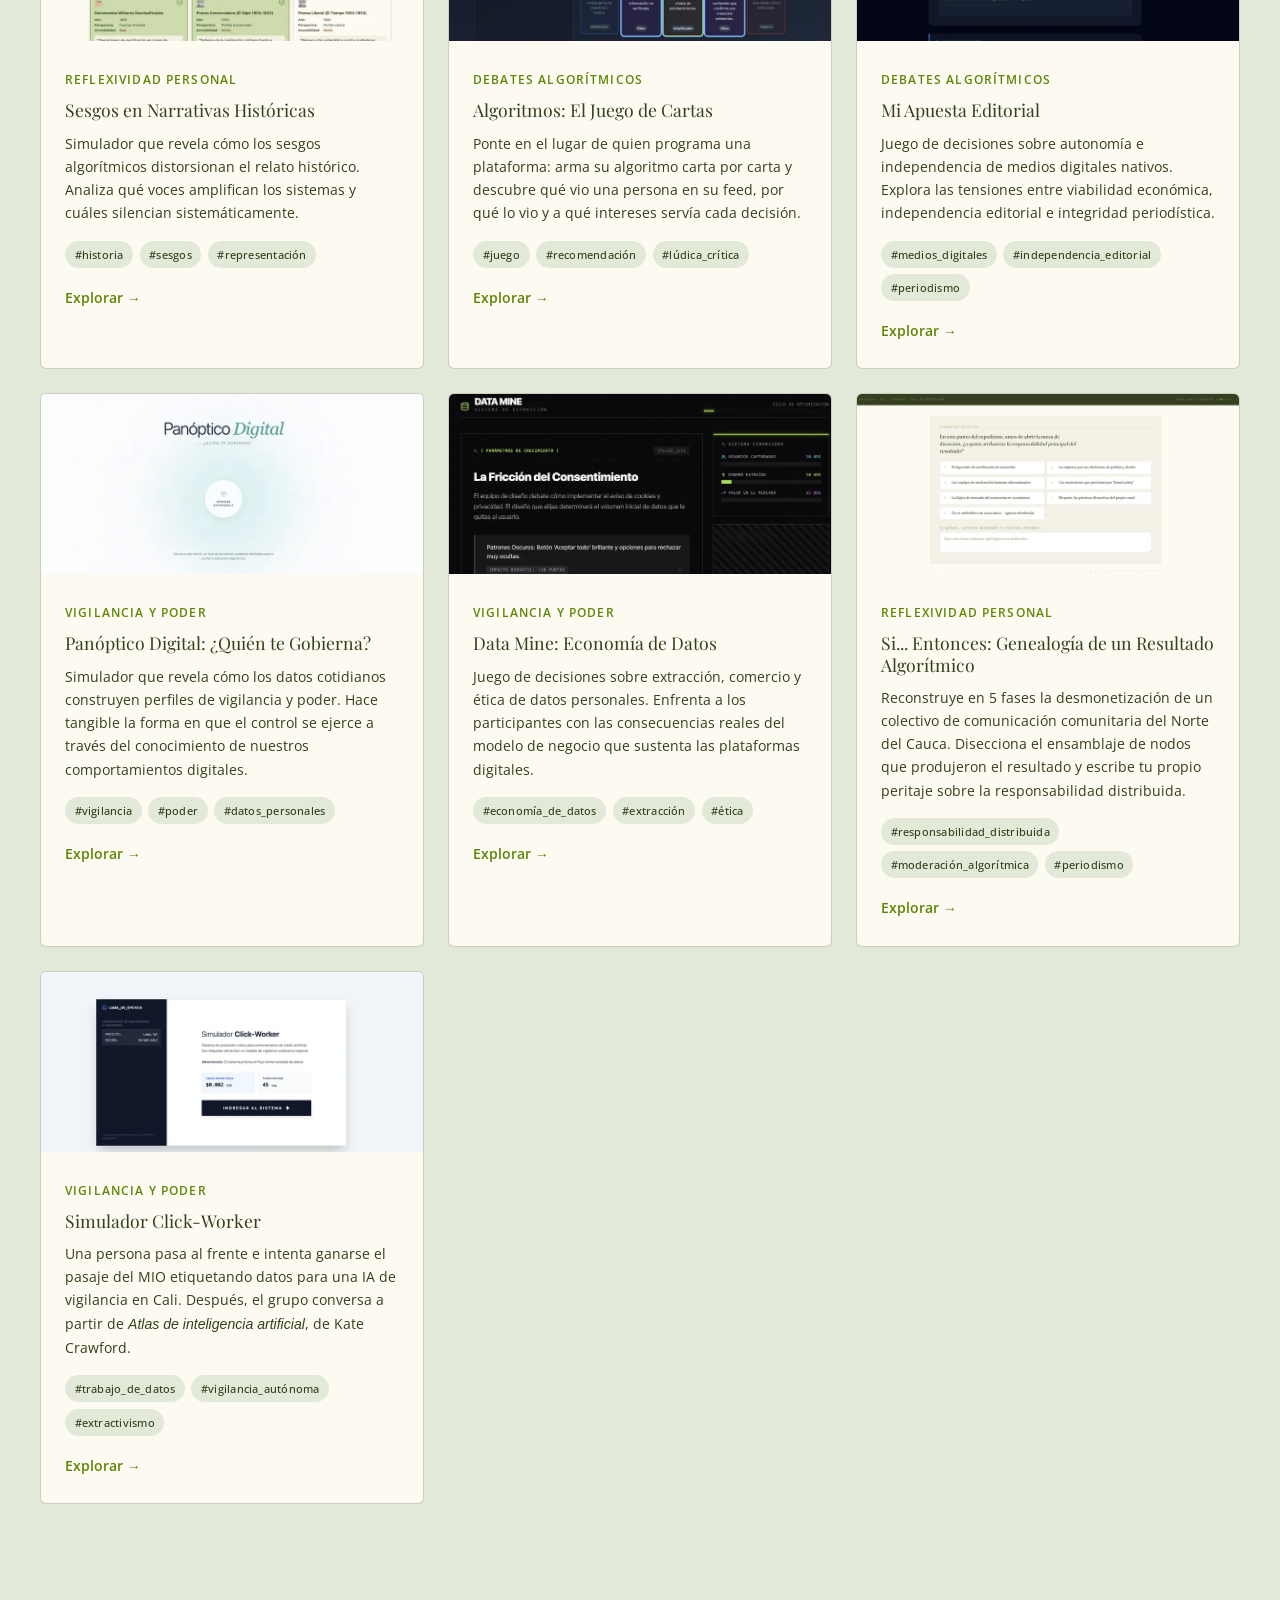
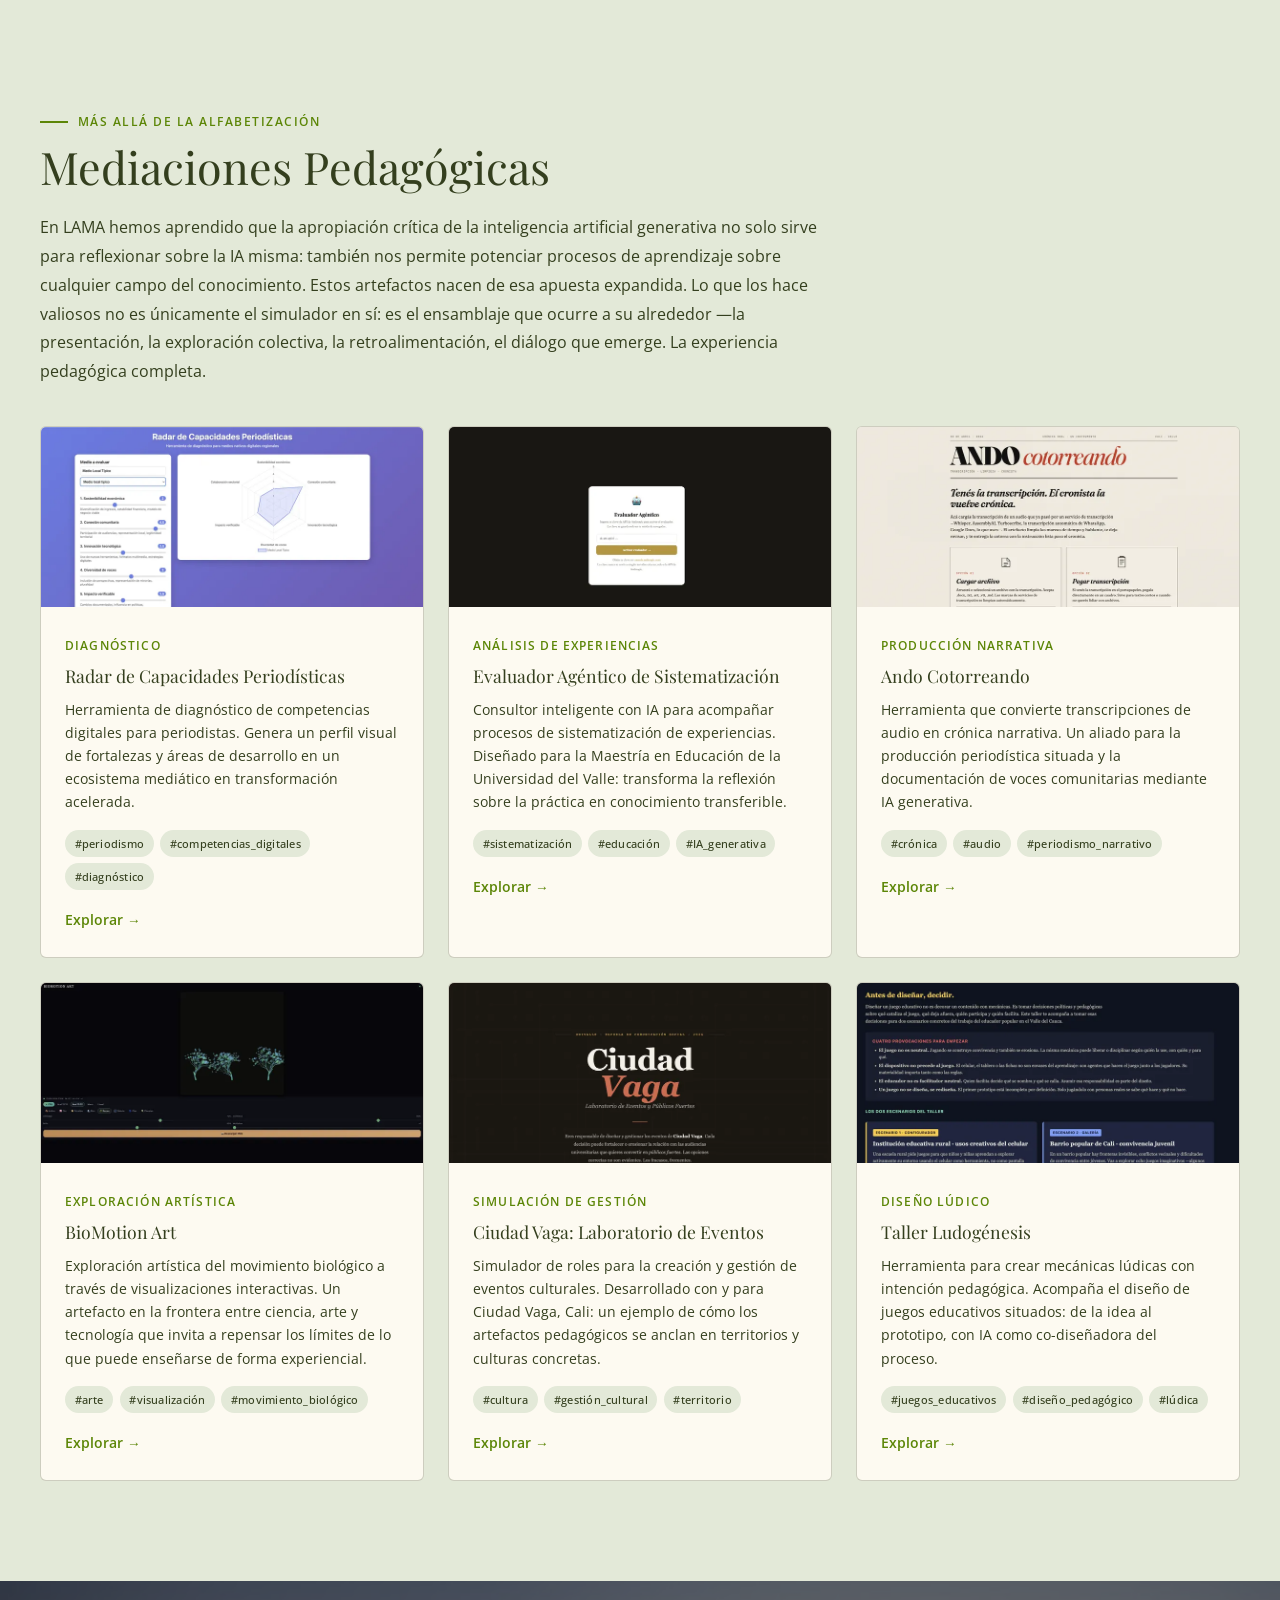
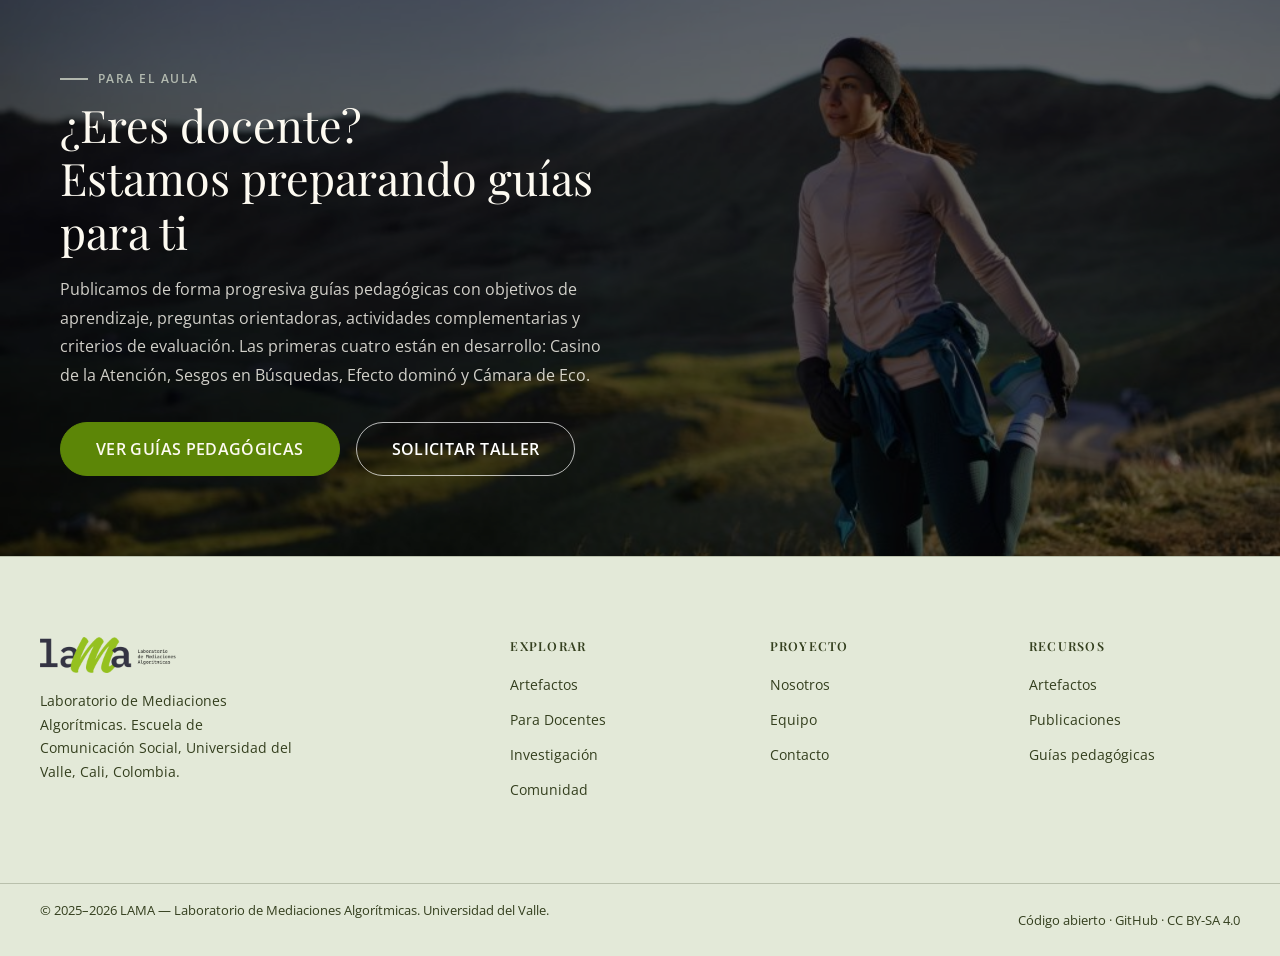
==== commit 150359a2: "Arreglos rápidos de la auditoría del 3 de noviembre - Imágenes del catálogo a WebP de 800 px con car" ====
--- a/artefactos.html
+++ b/artefactos.html
@@ -45,7 +45,7 @@
 <nav id="nav">
   <div class="nav-inner">
     <a href="index.html" class="nav-logo"><img src="assets/img/logo.png" alt="LAMA"></a>
-    <button class="nav-toggle" id="navToggle" aria-label="Menú"><span></span><span></span><span></span></button>
+    <button class="nav-toggle" id="navToggle" aria-label="Menú" aria-expanded="false" aria-controls="navLinks"><span></span><span></span><span></span></button>
     <ul class="nav-links" id="navLinks">
       <li><a href="artefactos.html" class="active">Artefactos</a></li>
       <li><a href="para-docentes.html">Para Docentes</a></li>
@@ -98,7 +98,7 @@
     <div class="cards">
 
       <div class="card" data-cat="experimental">
-        <div class="card-thumb"><img src="assets/img/Artefactos/verifica.png" alt="Verifica: portada con los tres casos, La cadena del San Rafael, El 38 % y La consulta"></div>
+        <div class="card-thumb"><img loading="lazy" decoding="async" src="assets/img/Artefactos/verifica.webp" alt="Verifica: portada con los tres casos, La cadena del San Rafael, El 38 % y La consulta"></div>
         <div class="card-body">
           <span class="card-badge">Experimentación crítica</span>
           <h3>Verifica</h3>
@@ -113,7 +113,7 @@
       </div>
 
       <div class="card" data-cat="experimental">
-        <div class="card-thumb"><img src="assets/img/Artefactos/tejemedios.png" alt="Tejemedios: red 3D de los factores que sostienen a un medio nativo digital"></div>
+        <div class="card-thumb"><img loading="lazy" decoding="async" src="assets/img/Artefactos/tejemedios.webp" alt="Tejemedios: red 3D de los factores que sostienen a un medio nativo digital"></div>
         <div class="card-body">
           <span class="card-badge">Experimentación crítica</span>
           <h3>Tejemedios</h3>
@@ -128,7 +128,7 @@
       </div>
 
       <div class="card" data-cat="experimental">
-        <div class="card-thumb"><img src="assets/img/Artefactos/caja_oscura.png" alt="La Caja Oscura Abierta"></div>
+        <div class="card-thumb"><img loading="lazy" decoding="async" src="assets/img/Artefactos/caja_oscura.webp" alt="La Caja Oscura Abierta"></div>
         <div class="card-body">
           <span class="card-badge">Experimentación crítica</span>
           <h3>La Caja Oscura Abierta</h3>
@@ -143,7 +143,7 @@
       </div>
 
       <div class="card" data-cat="reflexividad">
-        <div class="card-thumb"><img src="assets/img/Artefactos/analiza_plataformas.png" alt="Análisis de Plataformas Periodísticas"></div>
+        <div class="card-thumb"><img loading="lazy" decoding="async" src="assets/img/Artefactos/analiza_plataformas.webp" alt="Análisis de Plataformas Periodísticas"></div>
         <div class="card-body">
           <span class="card-badge">Reflexividad personal</span>
           <h3>Análisis de Plataformas Periodísticas</h3>
@@ -158,7 +158,7 @@
       </div>
 
       <div class="card" data-cat="experimental">
-        <div class="card-thumb"><img src="assets/img/Artefactos/Casino_atencion-1024x669.png" alt="El Casino de la Atención"></div>
+        <div class="card-thumb"><img loading="lazy" decoding="async" src="assets/img/Artefactos/Casino_atencion-1024x669.webp" alt="El Casino de la Atención"></div>
         <div class="card-body">
           <span class="card-badge">Experimentación crítica</span>
           <h3>El Casino de la Atención</h3>
@@ -173,7 +173,7 @@
       </div>
 
       <div class="card" data-cat="reflexividad">
-        <div class="card-thumb"><img src="assets/img/Artefactos/Analizador_de_sesgos_2-1024x724.png" alt="Analizador de Sesgos en Búsquedas"></div>
+        <div class="card-thumb"><img loading="lazy" decoding="async" src="assets/img/Artefactos/Analizador_de_sesgos_2-1024x724.webp" alt="Analizador de Sesgos en Búsquedas"></div>
         <div class="card-body">
           <span class="card-badge">Reflexividad personal</span>
           <h3>Analizador de Sesgos en Búsquedas</h3>
@@ -188,7 +188,7 @@
       </div>
 
       <div class="card" data-cat="experimental">
-        <div class="card-thumb"><img src="assets/img/Artefactos/Efecto_domino.png" alt="Efecto dominó: mapa de un barrio con el rumor y el desmentido circulando entre vecinos"></div>
+        <div class="card-thumb"><img loading="lazy" decoding="async" src="assets/img/Artefactos/Efecto_domino.webp" alt="Efecto dominó: mapa de un barrio con el rumor y el desmentido circulando entre vecinos"></div>
         <div class="card-body">
           <span class="card-badge">Experimentación crítica</span>
           <h3>Efecto dominó</h3>
@@ -203,7 +203,7 @@
       </div>
 
       <div class="card" data-cat="debate">
-        <div class="card-thumb"><img src="assets/img/Artefactos/Camara_de_eco.png" alt="La Cámara de Eco"></div>
+        <div class="card-thumb"><img loading="lazy" decoding="async" src="assets/img/Artefactos/Camara_de_eco.webp" alt="La Cámara de Eco"></div>
         <div class="card-body">
           <span class="card-badge">Debates algorítmicos</span>
           <h3>La Cámara de Eco</h3>
@@ -286,7 +286,7 @@
       -->
 
       <div class="card" data-cat="debate">
-        <div class="card-thumb"><img src="assets/img/Artefactos/Feed_personalizado.png" alt="Tu Feed Personalizado"></div>
+        <div class="card-thumb"><img loading="lazy" decoding="async" src="assets/img/Artefactos/Feed_personalizado.webp" alt="Tu Feed Personalizado"></div>
         <div class="card-body">
           <span class="card-badge">Debates algorítmicos</span>
           <h3>Tu Feed Personalizado</h3>
@@ -318,7 +318,7 @@
       -->
 
       <div class="card" data-cat="experimental">
-        <div class="card-thumb"><img src="assets/img/Artefactos/Viral_por_grupos_sociales.png" alt="Viral por Grupos Sociales"></div>
+        <div class="card-thumb"><img loading="lazy" decoding="async" src="assets/img/Artefactos/Viral_por_grupos_sociales.webp" alt="Viral por Grupos Sociales"></div>
         <div class="card-body">
           <span class="card-badge">Experimentación crítica</span>
           <h3>Viral por Grupos Sociales</h3>
@@ -333,7 +333,7 @@
       </div>
 
       <div class="card" data-cat="vigilancia">
-        <div class="card-thumb"><img src="assets/img/Artefactos/Enjambre_de_datos.png" alt="Enjambre de Datos Personal"></div>
+        <div class="card-thumb"><img loading="lazy" decoding="async" src="assets/img/Artefactos/Enjambre_de_datos.webp" alt="Enjambre de Datos Personal"></div>
         <div class="card-body">
           <span class="card-badge">Vigilancia y poder</span>
           <h3>Enjambre de Datos Personal</h3>
@@ -365,7 +365,7 @@
       -->
 
       <div class="card" data-cat="debate">
-        <div class="card-thumb"><img src="assets/img/Artefactos/El_ensamblaje.png" alt="Ensamblaje Sociotécnico"></div>
+        <div class="card-thumb"><img loading="lazy" decoding="async" src="assets/img/Artefactos/El_ensamblaje.webp" alt="Ensamblaje Sociotécnico"></div>
         <div class="card-body">
           <span class="card-badge">Debates algorítmicos</span>
           <h3>Ensamblaje Sociotécnico</h3>
@@ -380,7 +380,7 @@
       </div>
 
       <div class="card" data-cat="reflexividad">
-        <div class="card-thumb"><img src="assets/img/Artefactos/Simulador_de_sesgos_en_narrativas_historicas.png" alt="Sesgos en Narrativas Históricas"></div>
+        <div class="card-thumb"><img loading="lazy" decoding="async" src="assets/img/Artefactos/Simulador_de_sesgos_en_narrativas_historicas.webp" alt="Sesgos en Narrativas Históricas"></div>
         <div class="card-body">
           <span class="card-badge">Reflexividad personal</span>
           <h3>Sesgos en Narrativas Históricas</h3>
@@ -395,7 +395,7 @@
       </div>
 
       <div class="card" data-cat="debate">
-        <div class="card-thumb"><img src="assets/img/Artefactos/Algoritmos_El_juego_de_cartas.png" alt="Algoritmos: El Juego de Cartas"></div>
+        <div class="card-thumb"><img loading="lazy" decoding="async" src="assets/img/Artefactos/Algoritmos_El_juego_de_cartas.webp" alt="Algoritmos: El Juego de Cartas"></div>
         <div class="card-body">
           <span class="card-badge">Debates algorítmicos</span>
           <h3>Algoritmos: El Juego de Cartas</h3>
@@ -410,7 +410,7 @@
       </div>
 
       <div class="card" data-cat="debate">
-        <div class="card-thumb"><img src="assets/img/Artefactos/Mi_apuesta_editorial.png" alt="Mi Apuesta Editorial"></div>
+        <div class="card-thumb"><img loading="lazy" decoding="async" src="assets/img/Artefactos/Mi_apuesta_editorial.webp" alt="Mi Apuesta Editorial"></div>
         <div class="card-body">
           <span class="card-badge">Debates algorítmicos</span>
           <h3>Mi Apuesta Editorial</h3>
@@ -425,7 +425,7 @@
       </div>
 
       <div class="card" data-cat="vigilancia">
-        <div class="card-thumb"><img src="assets/img/Artefactos/Panoptico_digital_Quien_te_gobierna.png" alt="Panóptico Digital: ¿Quién te Gobierna?"></div>
+        <div class="card-thumb"><img loading="lazy" decoding="async" src="assets/img/Artefactos/Panoptico_digital_Quien_te_gobierna.webp" alt="Panóptico Digital: ¿Quién te Gobierna?"></div>
         <div class="card-body">
           <span class="card-badge">Vigilancia y poder</span>
           <h3>Panóptico Digital: ¿Quién te Gobierna?</h3>
@@ -440,7 +440,7 @@
       </div>
 
       <div class="card" data-cat="vigilancia">
-        <div class="card-thumb"><img src="assets/img/Artefactos/Data_mine.png" alt="Data Mine: Economía de Datos"></div>
+        <div class="card-thumb"><img loading="lazy" decoding="async" src="assets/img/Artefactos/Data_mine.webp" alt="Data Mine: Economía de Datos"></div>
         <div class="card-body">
           <span class="card-badge">Vigilancia y poder</span>
           <h3>Data Mine: Economía de Datos</h3>
@@ -455,7 +455,7 @@
       </div>
 
       <div class="card" data-cat="reflexividad">
-        <div class="card-thumb"><img src="assets/img/Artefactos/si_entonces.png" alt="Si... Entonces: Genealogía de un Resultado Algorítmico"></div>
+        <div class="card-thumb"><img loading="lazy" decoding="async" src="assets/img/Artefactos/si_entonces.webp" alt="Si... Entonces: Genealogía de un Resultado Algorítmico"></div>
         <div class="card-body">
           <span class="card-badge">Reflexividad personal</span>
           <h3>Si... Entonces: Genealogía de un Resultado Algorítmico</h3>
@@ -470,7 +470,7 @@
       </div>
 
       <div class="card" data-cat="vigilancia">
-        <div class="card-thumb"><img src="assets/img/Artefactos/Simulador_click_Worker.png" alt="Simulador Click-Worker"></div>
+        <div class="card-thumb"><img loading="lazy" decoding="async" src="assets/img/Artefactos/Simulador_click_Worker.webp" alt="Simulador Click-Worker"></div>
         <div class="card-body">
           <span class="card-badge">Vigilancia y poder</span>
           <h3>Simulador Click-Worker</h3>
@@ -499,7 +499,7 @@
     <div class="cards">
 
       <div class="card">
-        <div class="card-thumb"><img src="assets/img/Artefactos/Radar_de_capacidades_periodisticas.png" alt="Radar de Capacidades Periodísticas"></div>
+        <div class="card-thumb"><img loading="lazy" decoding="async" src="assets/img/Artefactos/Radar_de_capacidades_periodisticas.webp" alt="Radar de Capacidades Periodísticas"></div>
         <div class="card-body">
           <span class="card-badge">Diagnóstico</span>
           <h3>Radar de Capacidades Periodísticas</h3>
@@ -514,7 +514,7 @@
       </div>
 
       <div class="card">
-        <div class="card-thumb"><img src="assets/img/Artefactos/Evaluador_agentico_de_sistematizacion.png" alt="Evaluador Agéntico de Sistematización"></div>
+        <div class="card-thumb"><img loading="lazy" decoding="async" src="assets/img/Artefactos/Evaluador_agentico_de_sistematizacion.webp" alt="Evaluador Agéntico de Sistematización"></div>
         <div class="card-body">
           <span class="card-badge">Análisis de experiencias</span>
           <h3>Evaluador Agéntico de Sistematización</h3>
@@ -529,7 +529,7 @@
       </div>
 
       <div class="card">
-        <div class="card-thumb"><img src="assets/img/Artefactos/Ando_cotorreando.png" alt="Ando Cotorreando"></div>
+        <div class="card-thumb"><img loading="lazy" decoding="async" src="assets/img/Artefactos/Ando_cotorreando.webp" alt="Ando Cotorreando"></div>
         <div class="card-body">
           <span class="card-badge">Producción narrativa</span>
           <h3>Ando Cotorreando</h3>
@@ -544,7 +544,7 @@
       </div>
 
       <div class="card">
-        <div class="card-thumb"><img src="assets/img/Artefactos/Captura de pantalla 2026-04-30 a las 14.18.17.png" alt="BioMotion Art"></div>
+        <div class="card-thumb"><img loading="lazy" decoding="async" src="assets/img/Artefactos/BioMotion_art.webp" alt="BioMotion Art"></div>
         <div class="card-body">
           <span class="card-badge">Exploración artística</span>
           <h3>BioMotion Art</h3>
@@ -559,7 +559,7 @@
       </div>
 
       <div class="card">
-        <div class="card-thumb"><img src="assets/img/Artefactos/CiudadVaga_Laboratorio_de_eventos.png" alt="Ciudad Vaga: Laboratorio de Eventos"></div>
+        <div class="card-thumb"><img loading="lazy" decoding="async" src="assets/img/Artefactos/CiudadVaga_Laboratorio_de_eventos.webp" alt="Ciudad Vaga: Laboratorio de Eventos"></div>
         <div class="card-body">
           <span class="card-badge">Simulación de gestión</span>
           <h3>Ciudad Vaga: Laboratorio de Eventos</h3>
@@ -574,7 +574,7 @@
       </div>
 
       <div class="card">
-        <div class="card-thumb"><img src="assets/img/Artefactos/Taller_Ludogenesis.png" alt="Taller Ludogénesis"></div>
+        <div class="card-thumb"><img loading="lazy" decoding="async" src="assets/img/Artefactos/Taller_Ludogenesis.webp" alt="Taller Ludogénesis"></div>
         <div class="card-body">
           <span class="card-badge">Diseño lúdico</span>
           <h3>Taller Ludogénesis</h3>
@@ -597,8 +597,8 @@
   <div class="territorial-bg" style="background-image:url('assets/img/Images3.jpg')"></div>
   <div class="territorial-content">
     <span class="sec-label">Para el aula</span>
-    <h2>¿Eres docente?<br>Tenemos guías para ti</h2>
-    <p>Cada artefacto incluye una guía pedagógica con objetivos de aprendizaje, preguntas orientadoras, actividades complementarias y criterios de evaluación. Listos para usar desde hoy.</p>
+    <h2>¿Eres docente?<br>Estamos preparando guías para ti</h2>
+    <p>Publicamos de forma progresiva guías pedagógicas con objetivos de aprendizaje, preguntas orientadoras, actividades complementarias y criterios de evaluación. Las primeras cuatro están en desarrollo: Casino de la Atención, Sesgos en Búsquedas, Efecto dominó y Cámara de Eco.</p>
     <div class="territorial-ctas">
       <a href="para-docentes.html" class="btn btn-primary">Ver guías pedagógicas</a>
       <a href="contacto.html" class="btn btn-outline-white">Solicitar taller</a>
@@ -643,7 +643,7 @@
   </div>
   <div class="footer-primary">
     <div class="footer-primary-inner">
-      <p>© 2025 LAMA — Laboratorio de Mediaciones Algorítmicas. Universidad del Valle.</p>
+      <p>© 2025–2026 LAMA — Laboratorio de Mediaciones Algorítmicas. Universidad del Valle.</p>
       <p>Código abierto · <a href="https://github.com/kevimaster/lama" target="_blank" rel="noopener">GitHub</a> · <a href="https://creativecommons.org/licenses/by-sa/4.0/" target="_blank" rel="noopener">CC BY-SA 4.0</a></p>
     </div>
   </div>
